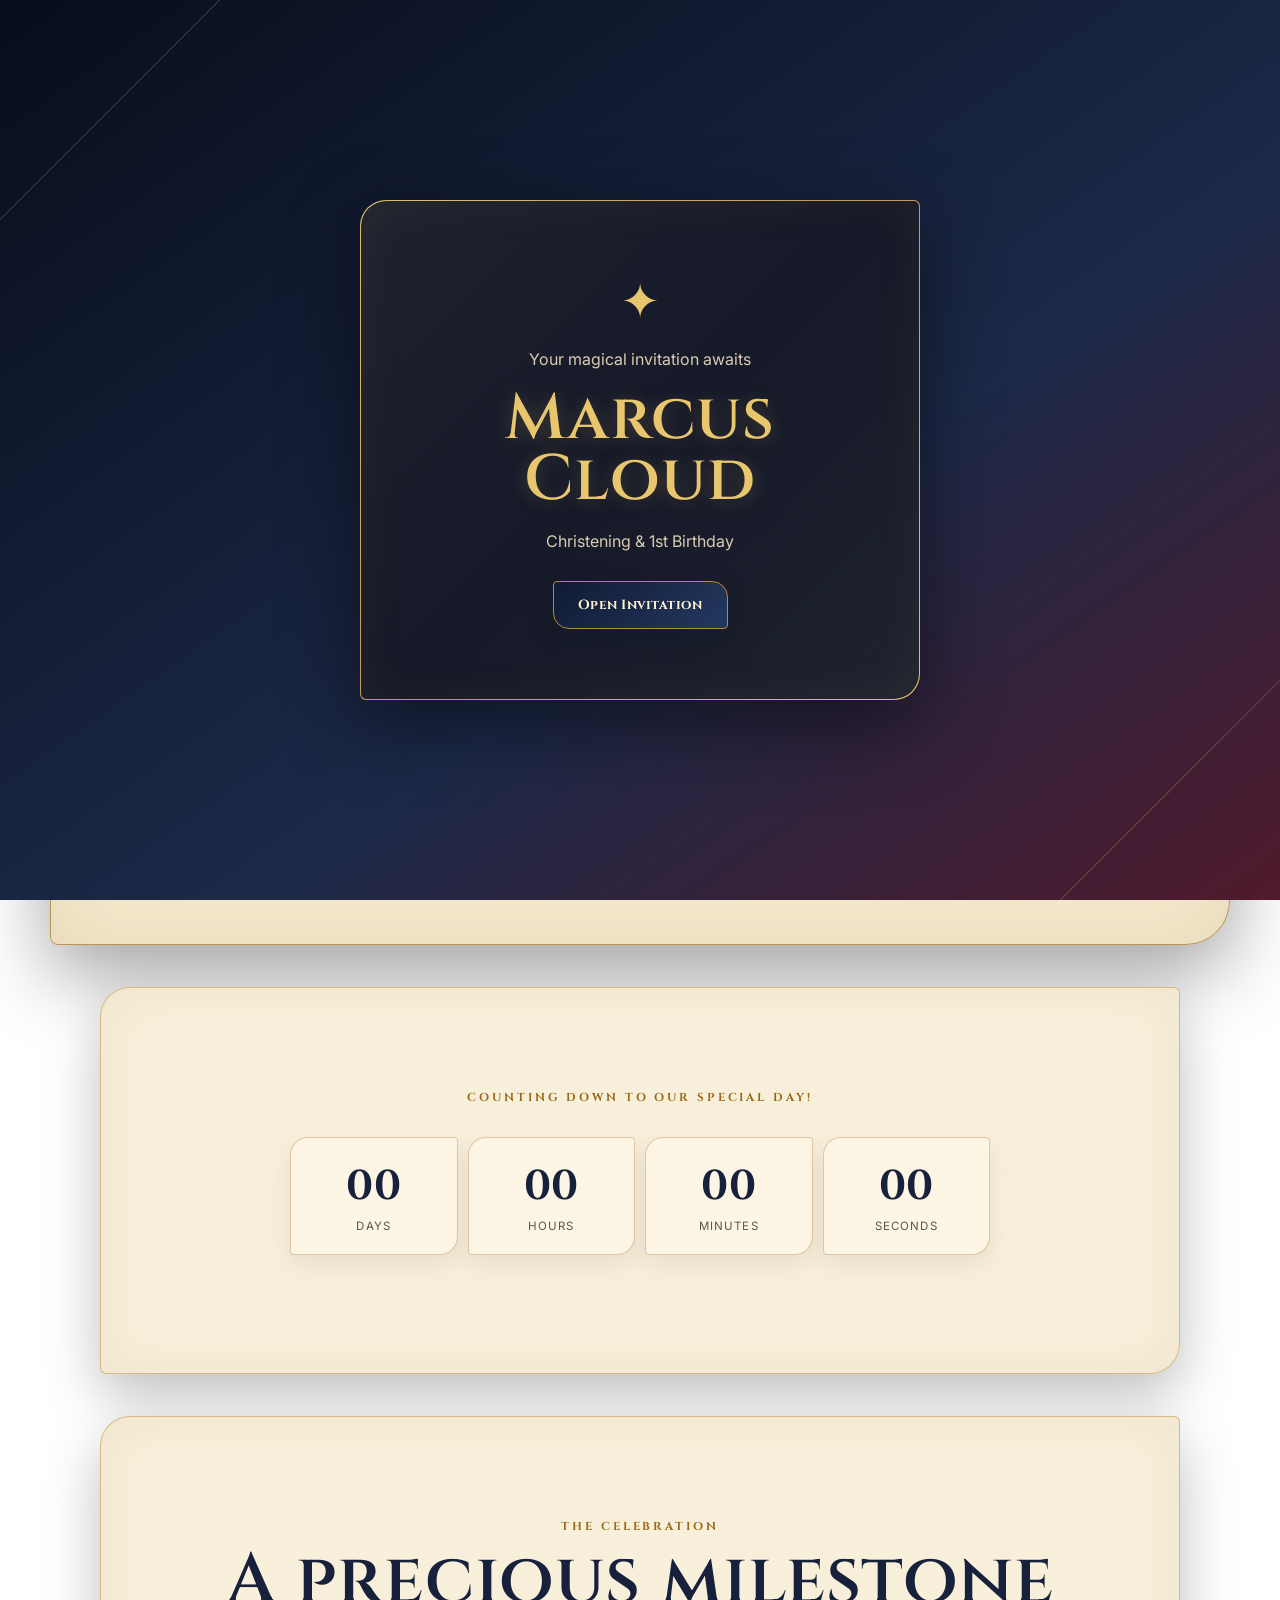
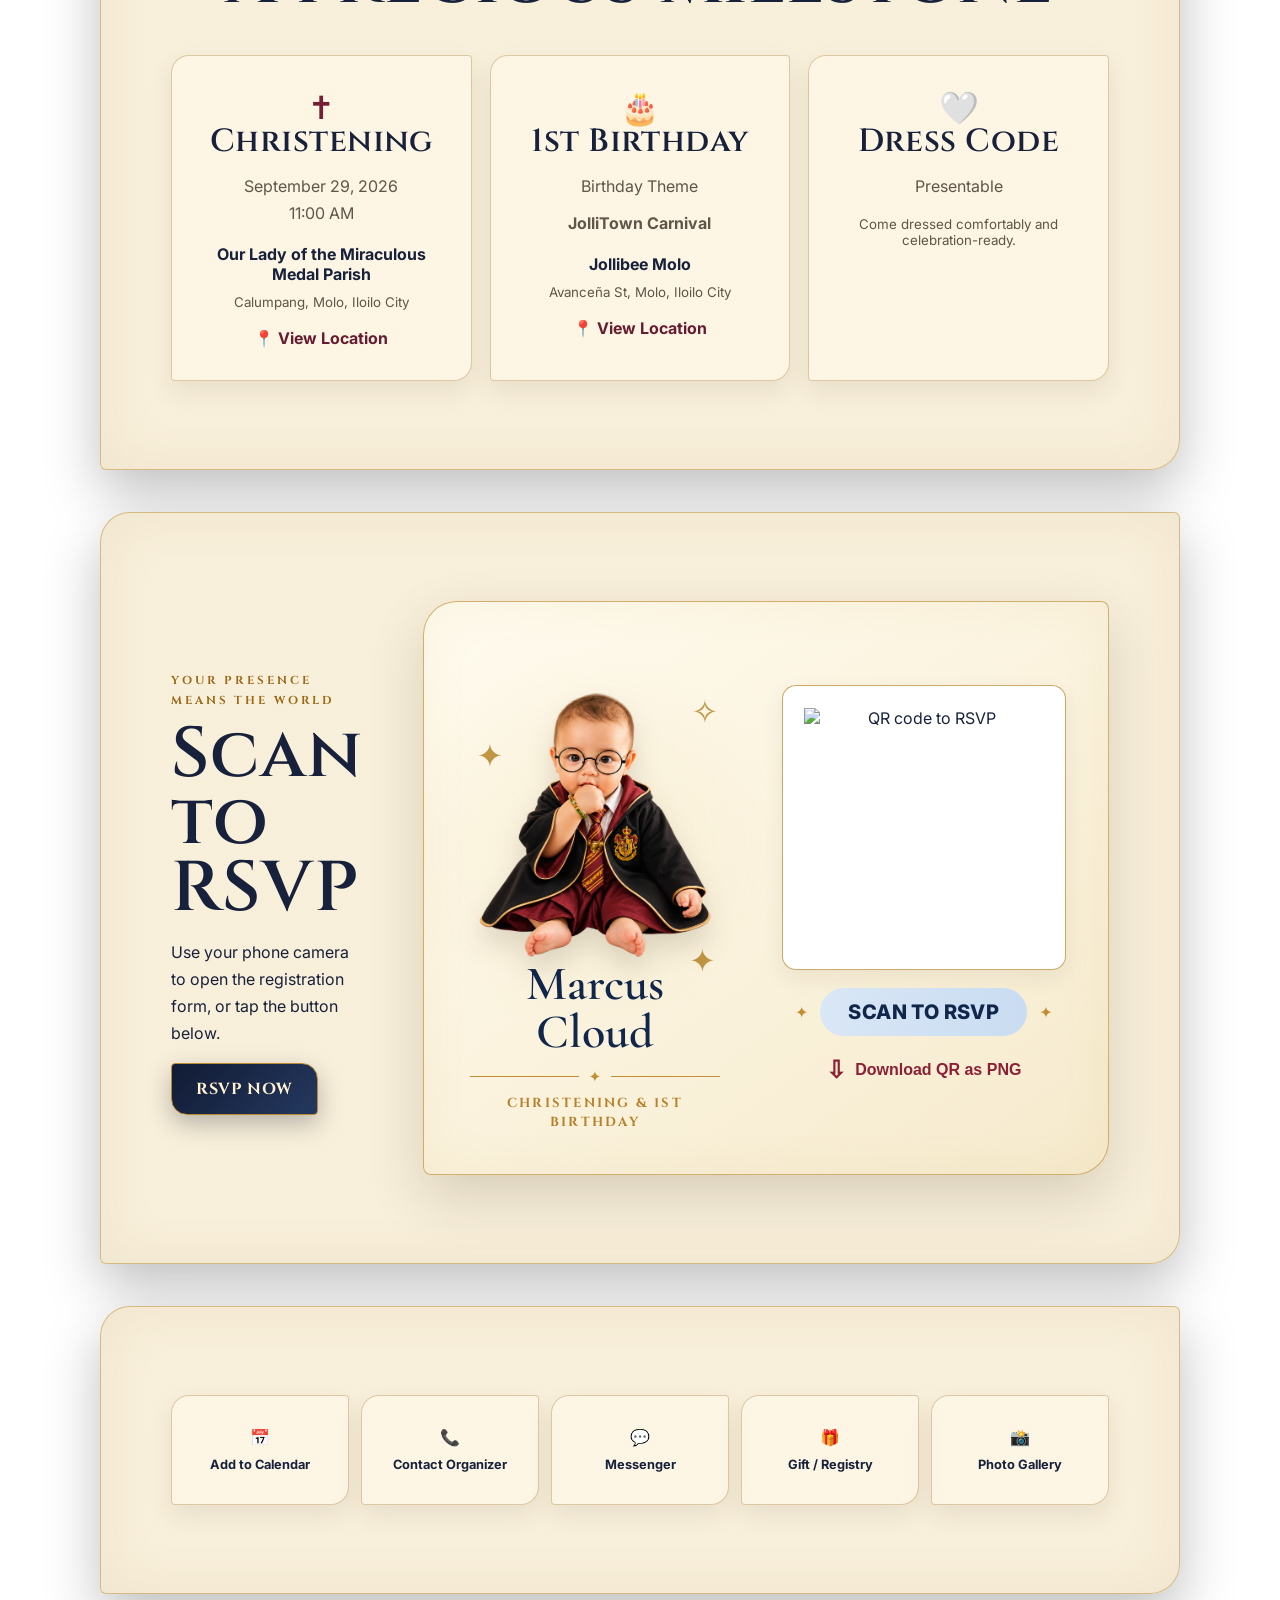
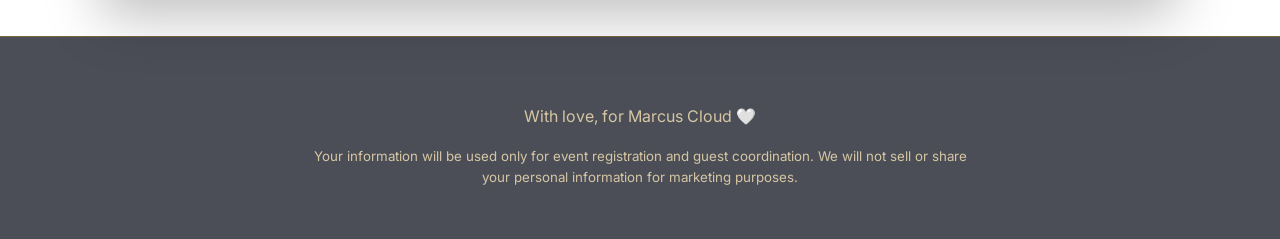
==== index.html @ 8c5377ae "index.html" ====
<!doctype html>
<html lang="en">

<head>

  <meta charset="utf-8">

  <meta
    name="viewport"
    content="width=device-width, initial-scale=1"
  >

  <meta
    name="theme-color"
    content="#10162a"
  >

  <title>
    Marcus Cloud Gaitero — Christening & Birthday
  </title>

  <link
    rel="preconnect"
    href="https://fonts.googleapis.com"
  >

  <link
    rel="preconnect"
    href="https://fonts.gstatic.com"
    crossorigin
  >

  <link
    href="https://fonts.googleapis.com/css2?family=Cinzel:wght@500;600;700&family=Cormorant+Garamond:wght@500;600;700&family=Inter:wght@400;500;600;700&display=swap"
    rel="stylesheet"
  >

  <link
    rel="stylesheet"
    href="styles.css?v=41"
  >

</head>

<body>


  <!-- OPENING -->

  <div
    class="opening"
    id="opening"
  >

    <div class="opening-card">

      <div class="tiny-flower">
        ✦
      </div>

      <p>
        Your magical invitation awaits
      </p>

      <h1>
        Marcus Cloud
      </h1>

      <span>
        Christening & 1st Birthday
      </span>

      <button
        class="btn primary"
        type="button"
        onclick="closeOpening()"
      >
        Open Invitation
      </button>

    </div>

  </div>


  <main>


    <!-- HERO -->

    <section class="hero section">

      <div class="floral floral-a">
        ✧
      </div>

      <div class="floral floral-b">
        ✦
      </div>

      <p class="eyebrow">
        A day of faith, love & joy
      </p>

      <h1>
        Christening &
        <br>
        <em>Birthday Celebration</em>
      </h1>

      <div class="name">
        Marcus Cloud Gaitero
      </div>

      <p class="hero-copy">
        Please join us as we celebrate a beautiful milestone —
        the Christening and Birthday of our beloved Marcus Cloud.
        Your presence will make this special day even more
        meaningful to our family.
      </p>

      <div class="date-pill">
        September 29, 2026 · 11:00 AM
      </div>

      <div class="actions">

        <a
          class="btn primary"
          href="rsvp.html"
        >
          RSVP NOW
        </a>

        <a
          class="btn ghost"
          href="#details"
        >
          View Details
        </a>

      </div>

    </section>


    <!-- COUNTDOWN -->

    <section class="countdown section">

      <p class="eyebrow">
        Counting Down to Our Special Day!
      </p>

      <div
        id="countdown"
        class="count-grid"
      ></div>

    </section>


    <!-- DETAILS -->

    <section
      id="details"
      class="section details"
    >

      <p class="eyebrow">
        The Celebration
      </p>

      <h2>
        A precious milestone
      </h2>

      <div class="detail-grid">

        <article>

          <span>✝</span>

          <h3>
            Christening
          </h3>

          <p>
            September 29, 2026
            <br>
            11:00 AM
          </p>

          <strong>
            Our Lady of the Miraculous Medal Parish
          </strong>

          <small>
            Calumpang, Molo, Iloilo City
          </small>

          <a
            href="https://www.google.com/maps/search/?api=1&query=Our+Lady+of+the+Miraculous+Medal+Parish+Calumpang+Molo+Iloilo+City"
            target="_blank"
            rel="noopener"
          >
            📍 View Location
          </a>

        </article>


        <article>

          <span>🎂</span>

          <h3>
            1st Birthday
          </h3>

          <p>
            Birthday Theme
            <br>
            <strong>
              JolliTown Carnival
            </strong>
          </p>

          <strong>
            Jollibee Molo
          </strong>

          <small>
            Avanceña St, Molo, Iloilo City
          </small>

          <a
            href="https://www.google.com/maps/search/?api=1&query=Jollibee+Molo+Iloilo+City"
            target="_blank"
            rel="noopener"
          >
            📍 View Location
          </a>

        </article>


        <article>

          <span>🤍</span>

          <h3>
            Dress Code
          </h3>

          <p>
            Presentable
          </p>

          <small>
            Come dressed comfortably and
            celebration-ready.
          </small>

        </article>

      </div>

    </section>


    <!-- QR RSVP -->

    <section class="qr-section section">

      <div class="qr-copy">

        <p class="eyebrow">
          Your presence means the world
        </p>

        <h2>
          Scan to RSVP
        </h2>

        <p>
          Use your phone camera to open the
          registration form, or tap the button below.
        </p>

        <a
          class="btn primary"
          href="rsvp.html"
        >
          RSVP NOW
        </a>

      </div>


      <div class="qr-card qr-card-with-photo">

        <div class="qr-photo-layout">


          <!-- MARCUS -->

          <div class="qr-marcus-side">

            <div
              class="qr-photo-decor"
              aria-hidden="true"
            >
              <span class="spark spark-a">✦</span>
              <span class="spark spark-b">✧</span>
              <span class="spark spark-c">✦</span>
            </div>

            <img
              src="images/marcus-qr.png?v=3"
              alt="Marcus Cloud"
              class="qr-marcus-image"
            >

            <div class="qr-marcus-text">

              <strong>
                Marcus Cloud
              </strong>

              <div
                class="qr-name-divider"
                aria-hidden="true"
              >
                <span></span>
                <b>✦</b>
                <span></span>
              </div>

              <span>
                Christening &amp; 1st Birthday
              </span>

            </div>

          </div>


          <!-- QR -->

          <div class="qr-code-side">

            <div class="qr-code-frame">

              <div id="qrcode"></div>

            </div>

            <div class="scan-row">

              <span aria-hidden="true">
                ✦
              </span>

              <strong class="scan-title">
                SCAN TO RSVP
              </strong>

              <span aria-hidden="true">
                ✦
              </span>

            </div>

            <button
              class="text-btn qr-download"
              id="downloadQR"
              type="button"
            >
              <span aria-hidden="true">
                ⇩
              </span>

              Download QR as PNG
            </button>

          </div>


        </div>

      </div>

    </section>


    <!-- EXTRA BUTTONS -->

    <section class="section extras">

      <div class="extra-grid">

        <button
          class="extra"
          type="button"
          onclick="addCalendar()"
        >
          📅
          <span>Add to Calendar</span>
        </button>

        <a
          class="extra"
          href="tel:+639647544914"
          data-contact-organizer
        >
          📞
          <span>Contact Organizer</span>
        </a>

        <a
          class="extra"
          href="https://www.facebook.com/messages/t/markangelou.gaitero"
          target="_blank"
          rel="noopener"
        >
          💬
          <span>Messenger</span>
        </a>

        <button
          class="extra"
          id="giftRegistryButton"
          type="button"
          onclick="openGiftModal()"
        >
          🎁
          <span>Gift / Registry</span>
        </button>

        <button
          class="extra"
          id="photoGalleryButton"
          type="button"
          onclick="openPhotoGallery()"
        >
          📸
          <span>Photo Gallery</span>
        </button>

      </div>

    </section>


    <!-- FOOTER -->

    <footer>

      <p>
        With love, for Marcus Cloud 🤍
      </p>

      <small>
        Your information will be used only for event registration
        and guest coordination. We will not sell or share your
        personal information for marketing purposes.
      </small>

    </footer>

  </main>


  <!-- GIFT MODAL -->

  <div
    id="giftModal"
    class="modal-overlay hidden"
  >

    <div class="gift-modal-content">

      <button
        class="modal-close"
        type="button"
        onclick="closeGiftModal()"
        aria-label="Close gift list"
      >
        ×
      </button>

      <div class="gift-icon">
        🎁
      </div>

      <p class="eyebrow">
        A LITTLE SOMETHING FOR MARCUS
      </p>

      <h2>
        Gift List
      </h2>

      <p class="gift-intro">
        Your presence is already the greatest gift to Marcus
        and our family. 🤍
      </p>

      <p class="gift-subtitle">
        If you would like to bless Marcus with something special,
        here are a few gift ideas we would appreciate.
      </p>

      <div
        id="giftList"
        class="gift-list"
      ></div>

      <div
        id="onlineRegistry"
        class="online-registry hidden"
      >

        <a
          id="giftRegistryButtonOnline"
          class="btn primary full"
          href="#"
          target="_blank"
          rel="noopener"
        >
          🎁 View Online Gift Registry
        </a>

      </div>

      <button
        class="btn ghost full"
        type="button"
        onclick="contactOrganizer()"
      >
        📞 Contact Organizer
      </button>

    </div>

  </div>


  <!-- QR LIBRARY -->

  <script
    src="https://cdn.jsdelivr.net/npm/qrcodejs@1.0.0/qrcode.min.js"
    onerror="
      this.onerror=null;
      var s=document.createElement('script');
      s.src='https://cdnjs.cloudflare.com/ajax/libs/qrcodejs/1.0.0/qrcode.min.js';
      document.head.appendChild(s);
    "
  ></script>


  <!-- APP FILES -->

  <script src="config.js?v=41"></script>
  <script src="app.js?v=41"></script>

</body>

</html>
---- styles.css ----
/* =========================================================
   MARCUS CLOUD GAITERO
   CHRISTENING & 1ST BIRTHDAY
   MAIN STYLESHEET
========================================================= */


/* =========================================================
   VARIABLES / RESET
========================================================= */

:root {
  --ink: #263746;
  --muted: #6d767b;
  --cream: #fbf7f0;
  --paper: #fffdf9;
  --gold: #b99b62;
  --line: #e8dfd1;
  --blue: #dcebf2;
  --pink: #f2dfe2;
}

* {
  box-sizing: border-box;
}

html {
  scroll-behavior: smooth;
}

body {
  margin: 0;
  background: var(--cream);
  color: var(--ink);
  font-family: Inter, system-ui, sans-serif;
}

h1,
h2,
h3 {
  font-family: "Cormorant Garamond", serif;
  font-weight: 600;
  line-height: 0.95;
  margin: 0;
}

h1 {
  font-size: clamp(3.2rem, 11vw, 7rem);
}

h2 {
  font-size: clamp(2.4rem, 7vw, 4.4rem);
}

h3 {
  font-size: 2rem;
}

p {
  line-height: 1.7;
}

.section {
  width: min(1080px, 92%);
  margin: auto;
  padding: 88px 0;
}

.eyebrow {
  text-transform: uppercase;
  letter-spacing: 0.2em;
  font-size: 0.72rem;
  color: var(--gold);
  font-weight: 700;
}


/* =========================================================
   BUTTONS
========================================================= */

.btn {
  display: inline-flex;
  justify-content: center;
  align-items: center;

  text-decoration: none;
  border: 0;
  border-radius: 999px;

  padding: 14px 24px;

  font-weight: 700;
  font-family: inherit;

  cursor: pointer;

  transition:
    transform 0.25s ease,
    box-shadow 0.25s ease;
}

.btn:hover {
  transform: translateY(-2px);
}

.primary {
  background: var(--ink);
  color: white;
}

.ghost {
  border: 1px solid var(--ink);
  color: var(--ink);
  background: transparent;
}

.full {
  width: 100%;
}


/* =========================================================
   OPENING SCREEN
========================================================= */

.opening {
  position: fixed;
  inset: 0;
  z-index: 10000;

  display: grid;
  place-items: center;

  background: var(--cream);

  transition:
    opacity 0.5s ease,
    visibility 0.5s ease;
}

.opening.closed {
  opacity: 0;
  pointer-events: none;
}

.opening-card {
  text-align: center;
  padding: 30px;
}

.opening-card h1 {
  font-size: 4rem;
}

.opening-card span {
  display: block;
  margin: 20px 0 30px;
  color: var(--muted);
}

.tiny-flower {
  color: var(--gold);
  font-size: 3rem;
}


/* =========================================================
   HERO
========================================================= */

.hero {
  text-align: center;

  min-height: 100svh;

  display: flex;
  flex-direction: column;
  align-items: center;
  justify-content: center;

  position: relative;
  overflow: hidden;

  background:
    radial-gradient(
      circle at 20% 20%,
      #f2dfe255,
      transparent 25%
    ),
    radial-gradient(
      circle at 80% 70%,
      #dcebf288,
      transparent 28%
    );
}

.hero em {
  font-style: normal;
  color: var(--gold);
}

.name {
  font-family: "Cormorant Garamond", serif;
  font-size: clamp(2rem, 6vw, 3.8rem);
  margin: 22px 0;
}

.hero-copy {
  max-width: 670px;
  color: var(--muted);
}

.date-pill {
  border: 1px solid var(--gold);
  border-radius: 999px;

  padding: 12px 20px;
  margin: 12px 0 26px;

  background: rgba(255, 255, 255, 0.65);
}

.actions {
  display: flex;
  gap: 12px;
  flex-wrap: wrap;
  justify-content: center;
}


/* =========================================================
   FLORAL DECORATIONS
========================================================= */

.floral {
  position: absolute;
  color: #c8ae78;
  font-size: 4rem;
  opacity: 0.45;
  pointer-events: none;
}

.floral-a {
  left: 5%;
  top: 14%;
  transform: rotate(-20deg);
}

.floral-b {
  right: 5%;
  bottom: 14%;
  transform: rotate(25deg);
}


/* =========================================================
   COUNTDOWN
========================================================= */

.countdown {
  text-align: center;

  background: var(--paper);

  border-radius: 40px;

  padding-left: 6%;
  padding-right: 6%;
}

.count-grid {
  display: grid;
  grid-template-columns: repeat(4, 1fr);

  gap: 10px;

  max-width: 700px;

  margin: 30px auto;
}

.count-grid div {
  background: var(--cream);

  padding: 20px 8px;

  border-radius: 20px;
}

.count-grid b {
  display: block;

  font-family: "Cormorant Garamond", serif;

  font-size: 2.6rem;
}

.count-grid span {
  font-size: 0.72rem;

  text-transform: uppercase;

  letter-spacing: 0.1em;

  color: var(--muted);
}


/* =========================================================
   EVENT DETAILS
========================================================= */

.details {
  text-align: center;
}

.detail-grid {
  display: grid;

  grid-template-columns: repeat(3, 1fr);

  gap: 18px;

  margin-top: 40px;
}

.detail-grid article {
  background: var(--paper);

  border: 1px solid var(--line);

  border-radius: 28px;

  padding: 32px;

  box-shadow:
    0 10px 30px rgba(38, 55, 70, 0.04);
}

.detail-grid article > span {
  font-size: 2rem;
}

.detail-grid p {
  color: var(--muted);
}

.detail-grid strong,
.detail-grid small {
  display: block;
  margin-top: 10px;
}

.detail-grid small {
  color: var(--muted);
}

.detail-grid a {
  display: inline-block;

  margin-top: 18px;

  color: var(--gold);

  font-weight: 700;

  text-decoration: none;
}


/* =========================================================
   QR RSVP
========================================================= */

.qr-section {
  display: grid;

  grid-template-columns: 1fr auto;

  gap: 60px;

  align-items: center;

  background:
    linear-gradient(
      135deg,
      #dcebf2,
      #fffaf2
    );

  border-radius: 40px;

  padding-left: 6%;
  padding-right: 6%;
}

.qr-card {
  text-align: center;

  background: white;

  padding: 22px;

  border-radius: 26px;

  box-shadow:
    0 15px 40px rgba(38, 55, 70, 0.08);
}

.qr-card strong {
  display: block;

  margin: 14px;
}

#qrcode {
  display: flex;
  justify-content: center;
  align-items: center;
}

#qrcode img,
#qrcode canvas {
  max-width: 100%;
  height: auto;
}

.text-btn {
  border: 0;

  background: none;

  color: var(--gold);

  font-weight: 700;

  cursor: pointer;
}


/* =========================================================
   EXTRA BUTTONS
========================================================= */

.extra-grid {
  display: grid;

  grid-template-columns: repeat(5, 1fr);

  gap: 12px;
}

.extra {
  min-height: 110px;

  border: 1px solid var(--line);

  background: var(--paper);

  border-radius: 22px;

  padding: 18px;

  display: flex;
  flex-direction: column;

  align-items: center;
  justify-content: center;

  gap: 10px;

  color: var(--ink);

  text-decoration: none;

  font: inherit;

  cursor: pointer;

  transition:
    transform 0.2s ease,
    box-shadow 0.2s ease;
}

.extra:hover {
  transform: translateY(-3px);

  box-shadow:
    0 10px 26px rgba(38, 55, 70, 0.09);
}

.extra:first-letter {
  font-size: 1.4rem;
}

.extra span {
  font-size: 0.8rem;
  font-weight: 700;
}


/* =========================================================
   FOOTER
========================================================= */

footer {
  text-align: center;

  padding: 50px 20px;

  color: var(--muted);
}

footer small {
  display: block;

  max-width: 680px;

  margin: auto;

  line-height: 1.6;
}


/* =========================================================
   RSVP FORM
========================================================= */

.form-shell {
  max-width: 720px;
}

.back {
  color: var(--gold);

  text-decoration: none;

  font-weight: 700;
}

.form-shell > h1 {
  margin: 10px 0;
}

.rsvp-form {
  background: var(--paper);

  border: 1px solid var(--line);

  padding: clamp(22px, 5vw, 44px);

  border-radius: 30px;

  margin-top: 30px;
}

.rsvp-form > label {
  display: block;

  margin: 0 0 18px;

  font-weight: 700;
}

.rsvp-form input,
.rsvp-form textarea {
  width: 100%;

  display: block;

  margin-top: 8px;

  padding: 14px 15px;

  border: 1px solid var(--line);

  border-radius: 14px;

  background: #fff;

  font: inherit;

  color: var(--ink);
}

.rsvp-form input:focus,
.rsvp-form textarea:focus {
  outline: 2px solid rgba(185, 155, 98, 0.22);
  border-color: var(--gold);
}

fieldset {
  border: 0;

  padding: 0;

  margin: 24px 0;
}

legend {
  font-weight: 700;

  margin-bottom: 10px;
}

.choice {
  display: flex !important;

  align-items: center;

  gap: 10px;

  margin: 10px 0;

  font-weight: 500 !important;
}

.choice input {
  width: auto !important;

  margin: 0 !important;
}

.privacy {
  font-size: 0.78rem;

  color: var(--muted);

  background: var(--cream);

  padding: 13px;

  border-radius: 12px;

  margin-bottom: 18px;
}

.status {
  min-height: 1.4em;

  font-size: 0.9rem;
}

.error {
  color: #a33;
}


/* =========================================================
   RSVP CONFIRMATION
========================================================= */

.confirmation {
  text-align: center;

  background: var(--paper);

  padding: 45px 25px;

  border-radius: 30px;

  border: 1px solid var(--line);

  margin-top: 30px;
}

.success-icon {
  width: 58px;
  height: 58px;

  border-radius: 50%;

  background: #e4f0e5;

  display: grid;

  place-items: center;

  margin: auto auto 18px;

  color: #42734a;

  font-size: 1.7rem;
}

.event-summary {
  display: grid;

  gap: 6px;

  background: var(--cream);

  border-radius: 18px;

  padding: 18px;

  margin: 24px 0;
}

.godparent-thanks {
  background: #fff6f4;

  padding: 16px;

  border-radius: 16px;
}


/* =========================================================
   RSVP RECEIVED - MARCUS PHOTO
========================================================= */

.baby-portrait-wrap {
  position: relative;

  width: 230px;

  margin: 0 auto 28px;

  text-align: center;
}

.baby-portrait {
  position: relative;

  width: 200px;
  height: 200px;

  margin: 0 auto;

  padding: 7px;

  border-radius: 50%;

  background:
    linear-gradient(
      135deg,
      #f4dba8,
      #ffffff,
      #dcecf2
    );

  box-shadow:
    0 14px 40px rgba(38, 55, 70, 0.15);
}

.baby-portrait img {
  display: block;

  width: 100%;
  height: 100%;

  object-fit: cover;
  object-position: center;

  border-radius: 50%;

  background: #fbe5e5;
}

.baby-portrait-name {
  position: relative;

  z-index: 5;

  display: inline-block;

  margin-top: -14px;

  padding: 7px 22px;

  background: #fffdf9;

  border: 1px solid #ead8bb;

  border-radius: 999px;

  color: #263746;

  font-family: "Cormorant Garamond", serif;

  font-size: 19px;

  font-weight: 700;

  box-shadow:
    0 5px 15px rgba(38, 55, 70, 0.10);
}

.baby-portrait-decor {
  position: absolute;

  z-index: 4;

  display: flex;

  align-items: center;
  justify-content: center;

  width: 38px;
  height: 38px;

  border-radius: 50%;

  background: #fff7eb;

  color: #c99a4a;

  box-shadow:
    0 5px 15px rgba(38, 55, 70, 0.08);
}

.baby-portrait-decor.decor-left {
  left: 0;
  top: 35px;
}

.baby-portrait-decor.decor-right {
  right: 0;
  top: 110px;
}


/* =========================================================
   GIFT / REGISTRY POPUP
========================================================= */

.modal-overlay {
  position: fixed;

  inset: 0;

  z-index: 9999;

  display: flex;

  align-items: center;
  justify-content: center;

  padding: 20px;

  background:
    rgba(38, 55, 70, 0.55);

  backdrop-filter: blur(6px);
  -webkit-backdrop-filter: blur(6px);
}

.modal-overlay.hidden {
  display: none !important;
}

.gift-modal-content {
  position: relative;

  width: min(100%, 430px);

  max-height: 90vh;

  overflow-y: auto;

  padding: 40px 28px 30px;

  background: #fffdf9;

  border: 1px solid #eadfce;

  border-radius: 28px;

  text-align: center;

  box-shadow:
    0 25px 70px rgba(0, 0, 0, 0.20);

  animation:
    giftModalIn 0.25s ease;
}

@keyframes giftModalIn {

  from {
    opacity: 0;

    transform:
      translateY(15px)
      scale(0.97);
  }

  to {
    opacity: 1;

    transform:
      translateY(0)
      scale(1);
  }
}

.modal-close {
  position: absolute;

  top: 14px;
  right: 18px;

  width: 36px;
  height: 36px;

  display: grid;

  place-items: center;

  border: 0;

  border-radius: 50%;

  background: transparent;

  color: #263746;

  font-size: 28px;

  line-height: 1;

  cursor: pointer;
}

.modal-close:hover {
  background: #f4eee5;
}

.gift-icon {
  width: 70px;
  height: 70px;

  margin: 0 auto 18px;

  display: flex;

  align-items: center;
  justify-content: center;

  border-radius: 50%;

  background: #f7ead7;

  font-size: 34px;
}

.gift-modal-content h2 {
  margin-top: 8px;

  margin-bottom: 14px;
}

.gift-intro {
  line-height: 1.7;

  margin-bottom: 12px;
}

.gift-subtitle {
  line-height: 1.7;

  opacity: 0.8;
}

.gift-list {
  display: grid;

  gap: 10px;

  margin: 22px 0;

  text-align: left;
}

.gift-item {
  display: flex;

  align-items: center;

  gap: 14px;

  padding: 14px;

  border: 1px solid #eadfce;

  border-radius: 14px;

  background: #fffaf3;
}

.gift-item-icon {
  width: 44px;
  height: 44px;

  flex: 0 0 44px;

  display: flex;

  align-items: center;
  justify-content: center;

  border-radius: 50%;

  background: #f7ead7;

  font-size: 21px;
}

.gift-item-info {
  display: flex;

  flex-direction: column;

  gap: 3px;
}

.gift-item-info strong {
  font-size: 15px;
}

.gift-item-info span {
  font-size: 13px;

  line-height: 1.4;

  opacity: 0.75;
}

.online-registry {
  margin-top: 18px;

  margin-bottom: 12px;
}

.online-registry.hidden {
  display: none !important;
}

body.modal-open {
  overflow: hidden;
}


/* =========================================================
   GENERAL HIDDEN CLASS
========================================================= */

.hidden {
  display: none !important;
}


/* =========================================================
   TABLET / MOBILE
========================================================= */

@media (max-width: 760px) {

  .section {
    padding: 65px 0;
  }

  .detail-grid,
  .qr-section {
    grid-template-columns: 1fr;
  }

  .qr-section {
    gap: 32px;
  }

  .qr-card {
    justify-self: center;
  }

  .extra-grid {
    grid-template-columns:
      repeat(2, 1fr);
  }

  .count-grid {
    grid-template-columns:
      repeat(2, 1fr);
  }

  .hero {
    min-height: 92svh;
  }

  .floral {
    font-size: 2.5rem;
  }
}


/* =========================================================
   SMALL MOBILE
========================================================= */

@media (max-width: 480px) {

  .modal-overlay {
    padding: 14px;
  }

  .gift-modal-content {
    padding:
      36px 20px 24px;

    border-radius: 24px;
  }

  .gift-item {
    padding: 12px;
  }

  .baby-portrait-wrap {
    width: 190px;
  }

  .baby-portrait {
    width: 165px;
    height: 165px;
  }

  .baby-portrait-name {
    font-size: 17px;

    padding: 6px 18px;
  }

  .extra {
    min-height: 100px;
    padding: 14px 10px;
  }

  .confirmation {
    padding: 35px 18px;
  }
}

/* =========================================================
   MAGICAL ACADEMY THEME
========================================================= */

:root {
  --ink: #18213b;
  --muted: #5f5548;
  --cream: #eee1c6;
  --paper: #f8efd9;
  --gold: #b8892f;
  --line: #c9ad76;
  --blue: #172442;
  --pink: #6d1e32;
  --midnight: #0c1224;
  --burgundy: #651c31;
  --parchment: #f3e6c6;
}

body {
  position: relative;
  background:
    radial-gradient(circle at 15% 10%, rgba(209, 168, 76, .14), transparent 25rem),
    radial-gradient(circle at 85% 35%, rgba(101, 28, 49, .13), transparent 28rem),
    linear-gradient(135deg, #0a1020 0%, #172442 48%, #0b1121 100%);
  background-attachment: fixed;
  color: var(--ink);
}

body::before {
  content: "✦   ·   ✧      ·   ✦     ·      ✧   ·   ✦";
  position: fixed;
  inset: 0;
  z-index: -1;
  padding: 5vh 5vw;
  color: rgba(255, 222, 139, .35);
  font-size: clamp(1rem, 2vw, 2rem);
  letter-spacing: clamp(1rem, 5vw, 6rem);
  line-height: 5;
  overflow: hidden;
  pointer-events: none;
}

h1,
h2,
h3,
.name,
.count-grid b {
  font-family: "Cinzel", "Cormorant Garamond", serif;
  letter-spacing: .015em;
}

.section {
  position: relative;
}

.eyebrow {
  color: #9b6a18;
  font-family: "Cinzel", serif;
  letter-spacing: .25em;
}

.opening {
  isolation: isolate;
  overflow: hidden;
  background:
    radial-gradient(circle at center, rgba(255, 218, 128, .18), transparent 28%),
    linear-gradient(145deg, #080d1b, #1c2948 60%, #501a2c);
}

.opening::before,
.opening::after {
  content: "";
  position: absolute;
  z-index: -1;
  width: 22rem;
  height: 22rem;
  border: 1px solid rgba(218, 183, 99, .28);
  transform: rotate(45deg);
}

.opening::before { top: -12rem; left: -12rem; }
.opening::after { right: -12rem; bottom: -12rem; }

.opening-card {
  width: min(560px, 90vw);
  padding: clamp(34px, 7vw, 70px);
  color: #f7ebcf;
  border: 1px solid rgba(222, 189, 111, .72);
  border-radius: 26px 6px 26px 6px;
  background:
    linear-gradient(rgba(14, 22, 42, .92), rgba(14, 22, 42, .92)) padding-box,
    linear-gradient(135deg, #e3bd65, #6f3f17, #e5c26e) border-box;
  box-shadow: 0 25px 80px rgba(0, 0, 0, .48), inset 0 0 50px rgba(209, 168, 76, .06);
}

.opening-card h1 {
  color: #e8c66e;
  text-shadow: 0 2px 18px rgba(229, 191, 96, .24);
}

.opening-card p,
.opening-card span { color: #d9ccb2; }
.tiny-flower { color: #e7c66e; }

.hero {
  width: min(1180px, 94%);
  margin: 30px auto;
  min-height: calc(100svh - 60px);
  padding-inline: clamp(20px, 7vw, 90px);
  color: #272318;
  border: 1px solid rgba(157, 111, 35, .7);
  border-radius: 44px 8px 44px 8px;
  background:
    linear-gradient(rgba(246, 234, 205, .94), rgba(246, 234, 205, .96)),
    repeating-linear-gradient(0deg, transparent 0 4px, rgba(87, 60, 20, .06) 5px);
  box-shadow: 0 28px 80px rgba(0, 0, 0, .38), inset 0 0 90px rgba(118, 74, 21, .12);
}

.hero::before,
.hero::after {
  position: absolute;
  color: rgba(78, 54, 26, .1);
  font-family: "Cinzel", serif;
  font-size: clamp(7rem, 18vw, 14rem);
  line-height: 1;
  pointer-events: none;
}

.hero::before { content: "☾"; left: 3%; bottom: 4%; }
.hero::after { content: "✦"; right: 4%; top: 5%; }

.hero h1 {
  color: #17213a;
  text-shadow: 0 2px 0 rgba(255, 255, 255, .6);
}

.hero em,
.name { color: #741f35; }

.hero-copy { color: #584f42; }

.date-pill {
  border-color: #9b6a18;
  border-radius: 4px 18px 4px 18px;
  background: rgba(255, 250, 233, .72);
  box-shadow: 0 7px 20px rgba(81, 54, 17, .1);
}

.btn {
  border-radius: 4px 16px 4px 16px;
  font-family: "Cinzel", serif;
  letter-spacing: .04em;
}

.primary {
  color: #fff2d0;
  background: linear-gradient(135deg, #111b34, #24385f);
  border: 1px solid #b88a32;
  box-shadow: 0 9px 25px rgba(12, 18, 36, .28);
}

.ghost {
  color: #17213a;
  border-color: #17213a;
  background: rgba(255, 250, 236, .45);
}

.floral {
  color: #9b6a18;
  text-shadow: 0 0 18px rgba(197, 145, 45, .35);
}

.countdown,
.details,
.qr-section,
.extras {
  margin-top: 42px;
  margin-bottom: 42px;
  padding-inline: clamp(22px, 6vw, 70px);
  border: 1px solid rgba(184, 137, 47, .52);
  border-radius: 30px 6px 30px 6px;
  background:
    linear-gradient(rgba(248, 239, 217, .97), rgba(248, 239, 217, .97)),
    repeating-linear-gradient(90deg, rgba(76, 49, 17, .03) 0 1px, transparent 1px 5px);
  box-shadow: 0 22px 55px rgba(0, 0, 0, .25), inset 0 0 55px rgba(124, 81, 25, .07);
}

.count-grid div,
.detail-grid article,
.extra,
.qr-card,
.gift-modal-content {
  border: 1px solid rgba(157, 111, 35, .34);
  background: rgba(255, 249, 232, .72);
  box-shadow: 0 10px 25px rgba(72, 47, 17, .09);
}

.count-grid div,
.detail-grid article,
.extra { border-radius: 18px 4px 18px 4px; }

.detail-grid article > span,
.extra:first-letter,
.gift-icon { color: #741f35; }

.text-btn,
.detail-grid a { color: #651c31; }

footer {
  color: #d6c6a4;
  background: rgba(6, 10, 22, .72);
  border-top: 1px solid rgba(184, 137, 47, .42);
}

@media (max-width: 760px) {
  .hero {
    width: calc(100% - 24px);
    margin: 12px auto;
    min-height: calc(100svh - 24px);
    border-radius: 28px 5px 28px 5px;
  }

  .countdown,
  .details,
  .qr-section,
  .extras {
    width: calc(100% - 24px);
    border-radius: 24px 5px 24px 5px;
  }
}


/* =========================================================
   PREMIUM MARCUS + LIVE QR RSVP CARD
========================================================= */
.qr-card.qr-card-with-photo{
  width:min(100%,760px);max-width:760px;padding:clamp(24px,4vw,42px);overflow:hidden;
  border:1px solid rgba(184,137,47,.65);border-radius:34px 8px 34px 8px;
  background:radial-gradient(circle at 24% 42%,rgba(214,174,84,.10),transparent 31%),
  linear-gradient(145deg,rgba(255,251,239,.98),rgba(246,234,205,.98));
  box-shadow:0 22px 55px rgba(41,29,12,.16),inset 0 0 50px rgba(184,137,47,.07)
}
.qr-photo-layout{display:grid;grid-template-columns:minmax(0,.95fr) minmax(250px,1.05fr);align-items:center;gap:clamp(30px,5vw,58px)}
.qr-marcus-side,.qr-code-side{min-width:0;text-align:center}
.qr-marcus-side{position:relative;isolation:isolate;padding-top:8px}
.qr-photo-decor{position:absolute;inset:0;z-index:-1;pointer-events:none;color:#b8892f}
.qr-photo-decor .spark,.qr-photo-decor .leaf{position:absolute;opacity:.88}
.qr-photo-decor .spark{font-size:clamp(1.25rem,2.5vw,2rem)}
.spark-a{left:4%;top:19%}.spark-b{right:2%;top:10%}.spark-c{right:3%;bottom:31%}
.qr-photo-decor .leaf{color:#5c7690;font-size:clamp(2rem,4vw,3.5rem);opacity:.75}
.leaf-a{left:-1%;bottom:24%;transform:rotate(-34deg)}.leaf-b{right:-3%;top:37%;transform:rotate(142deg)}
.qr-marcus-image{display:block;width:min(100%,310px);height:310px;margin:0 auto;object-fit:contain;object-position:center bottom;background:transparent;filter:drop-shadow(0 14px 13px rgba(40,30,18,.14))}
.qr-marcus-text{margin-top:-2px;text-align:center}
.qr-marcus-text strong{display:block;margin:0;color:#10264a;font-family:"Cormorant Garamond",serif;font-size:clamp(2rem,4vw,3rem);font-weight:600;line-height:1}
.qr-name-divider{width:min(100%,250px);margin:11px auto 8px;display:flex;align-items:center;gap:10px;color:#c28e31}
.qr-name-divider span{height:1px;flex:1;background:#c28e31}.qr-name-divider b{font-size:.95rem;font-weight:400}
.qr-marcus-text>span{display:block;color:#b68129;font-family:"Cinzel",serif;font-size:clamp(.62rem,1.4vw,.82rem);font-weight:700;letter-spacing:.17em;line-height:1.45;text-transform:uppercase}
.qr-code-side{display:flex;flex-direction:column;align-items:center}
.qr-code-frame{width:min(100%,330px);aspect-ratio:1;padding:clamp(10px,1.5vw,15px);display:grid;place-items:center;background:#fff;border:1px solid rgba(184,137,47,.72);border-radius:14px;box-shadow:0 8px 22px rgba(38,31,21,.07)}
.qr-code-side #qrcode{width:100%;height:100%;display:grid;place-items:center}
.qr-code-side #qrcode canvas,.qr-code-side #qrcode img{display:block;width:100%!important;height:100%!important;max-width:100%;object-fit:contain;margin:0 auto}
.scan-row{width:min(100%,330px);margin-top:18px;display:flex;align-items:center;justify-content:center;gap:12px;color:#c28e31}
.scan-title{display:inline-flex!important;align-items:center;justify-content:center;min-height:48px;margin:0!important;padding:9px 28px;border-radius:999px;color:#10264a;background:linear-gradient(90deg,#d9e7f6,#c9dcf1);font-family:Inter,sans-serif;font-size:clamp(.95rem,2vw,1.25rem);font-weight:800;letter-spacing:.02em;white-space:nowrap}
.qr-download{display:inline-flex;align-items:center;justify-content:center;gap:9px;margin-top:14px;padding:8px 4px;color:#8b2035;font-size:clamp(.78rem,1.5vw,1rem)}
.qr-download span{font-size:1.5em;line-height:1}
@media(max-width:760px){
 .qr-card.qr-card-with-photo{width:100%;max-width:650px;padding:26px 18px}
 .qr-photo-layout{grid-template-columns:minmax(0,1fr) minmax(0,1fr);gap:18px}
 .qr-marcus-image{width:min(100%,220px);height:225px}.qr-code-frame{width:min(100%,245px)}
 .scan-row{width:min(100%,245px);gap:6px}.scan-title{min-height:40px;padding:8px 15px;font-size:.78rem}.qr-download{font-size:.72rem}
}
@media(max-width:480px){
 .qr-card.qr-card-with-photo{padding:20px 10px;border-radius:24px 5px 24px 5px}.qr-photo-layout{gap:9px}
 .qr-marcus-image{height:175px}.qr-photo-decor .leaf{display:none}.qr-marcus-text strong{font-size:1.35rem}
 .qr-marcus-text>span{font-size:.48rem;letter-spacing:.08em}.qr-name-divider{margin:7px auto 5px;gap:5px}
 .qr-code-frame{padding:6px;border-radius:8px}.scan-row{margin-top:10px}.scan-row>span{display:none}
 .scan-title{min-height:32px;width:100%;padding:6px 8px;font-size:.65rem}.qr-download{margin-top:6px;font-size:.58rem;gap:4px}
}
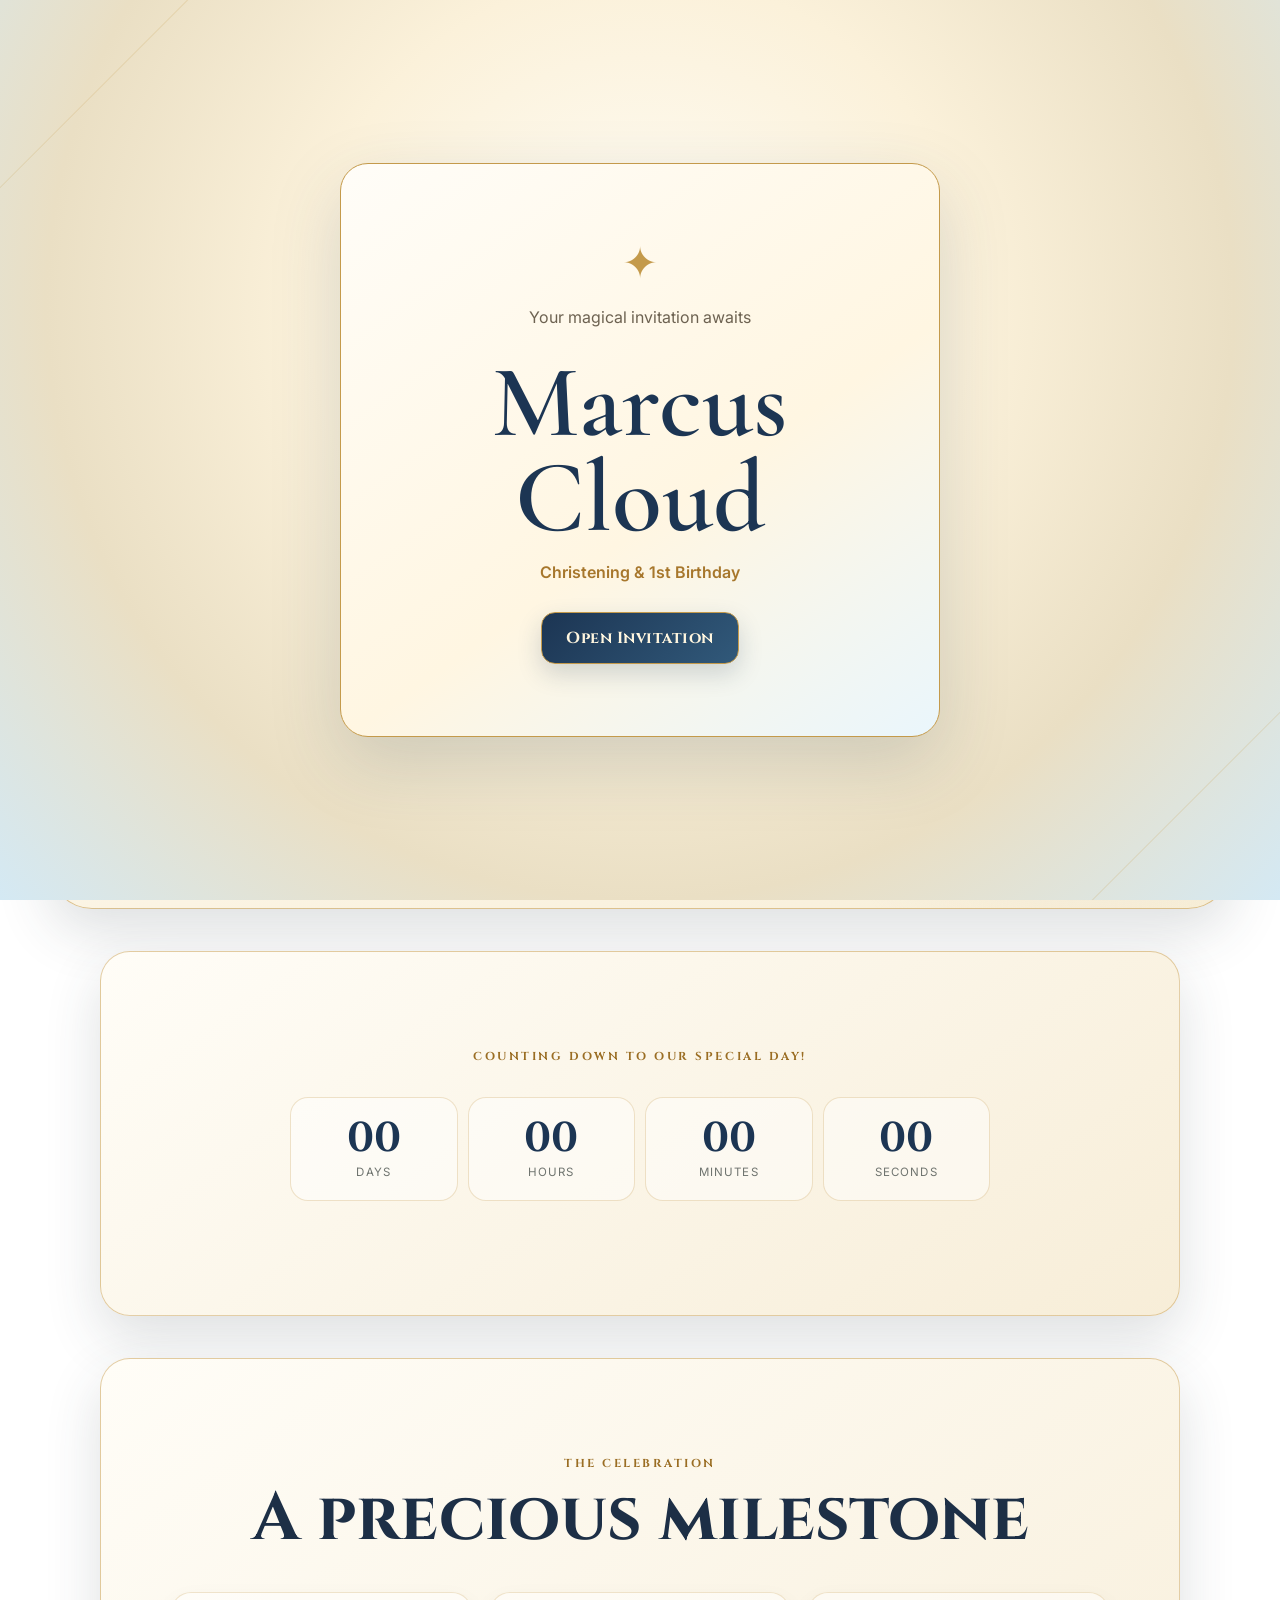
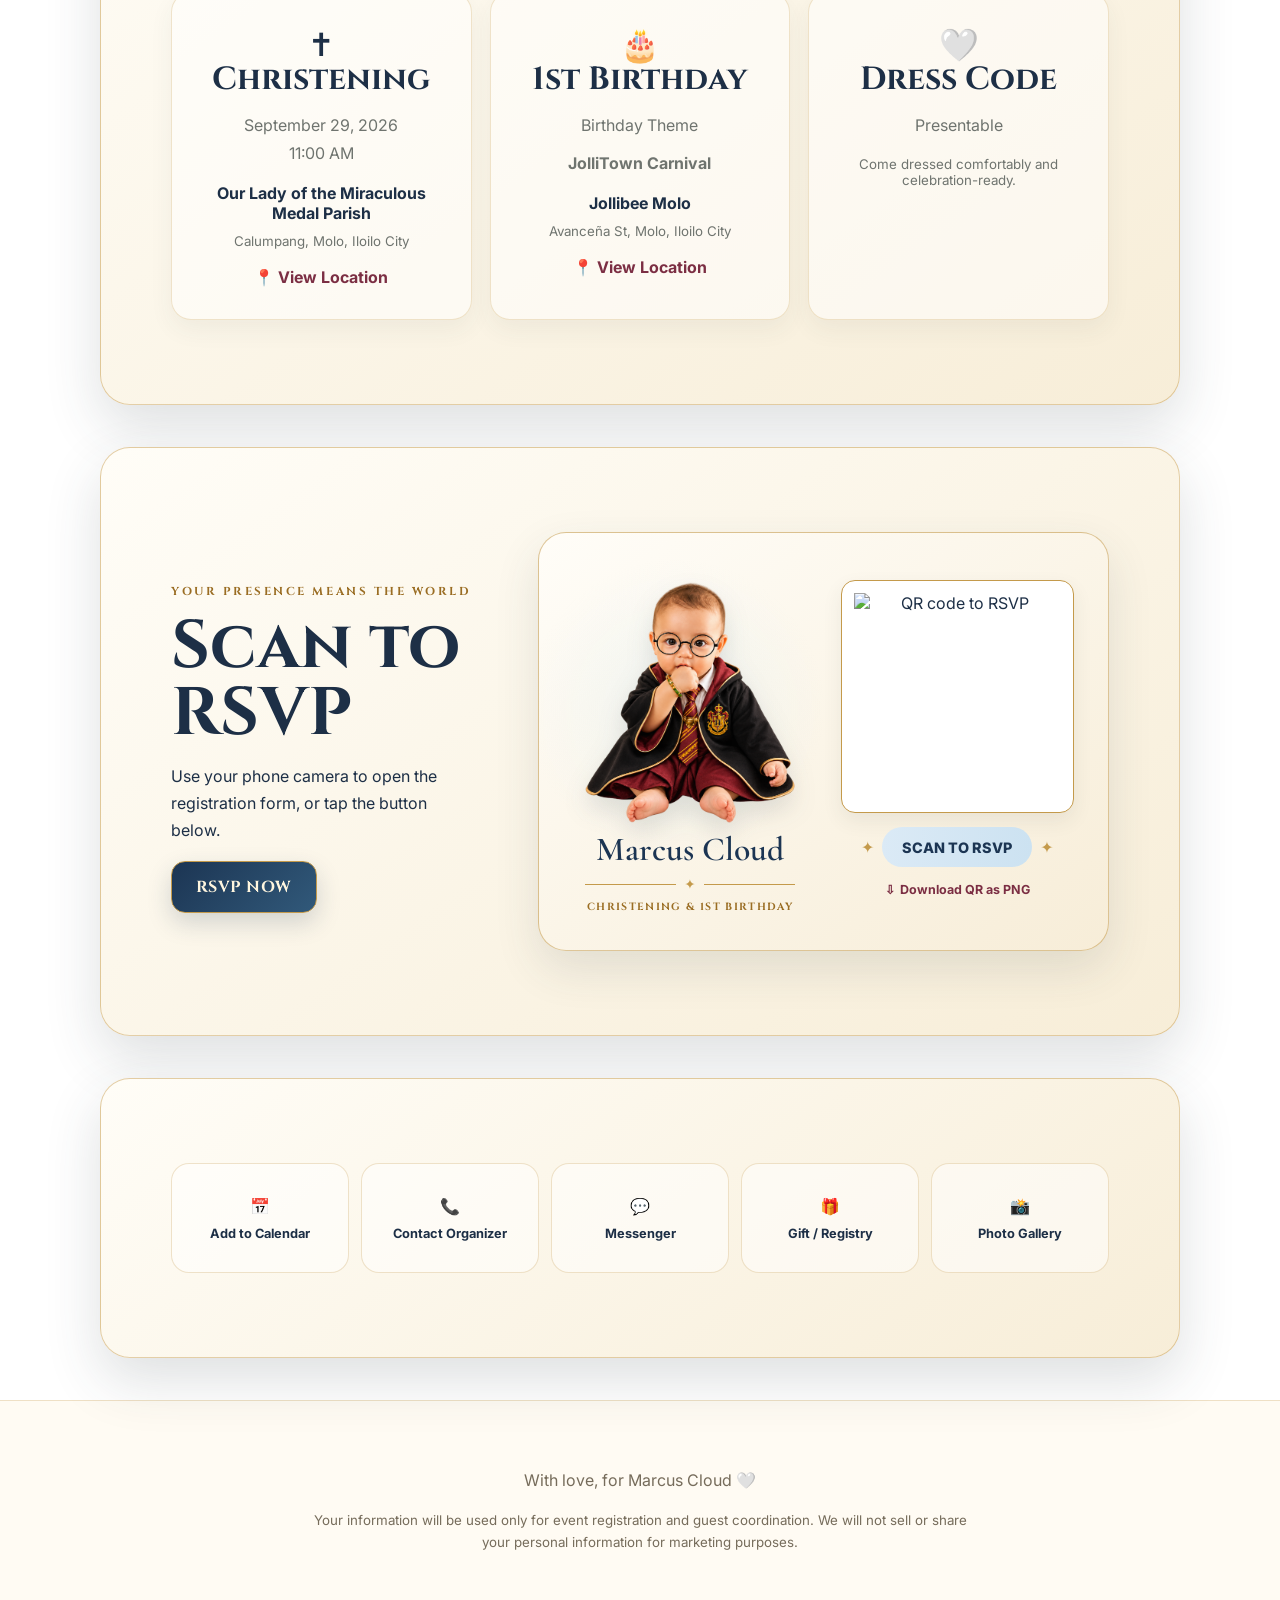
==== commit cca457db: "index.html" ====
--- a/index.html
+++ b/index.html
@@ -37,7 +37,7 @@
 
   <link
     rel="stylesheet"
-    href="styles.css?v=41"
+    href="styles.css?v=60"
   >
 
 </head>
--- a/styles.css
+++ b/styles.css
@@ -1,23 +1,38 @@
 /* =========================================================
    MARCUS CLOUD GAITERO
    CHRISTENING & 1ST BIRTHDAY
-   MAIN STYLESHEET
+   CLEAN CONSOLIDATED STYLESHEET
+   Beige + Cream + Sky Blue Opening Theme
 ========================================================= */
 
 
 /* =========================================================
-   VARIABLES / RESET
+   1. VARIABLES / RESET
 ========================================================= */
 
 :root {
-  --ink: #263746;
-  --muted: #6d767b;
-  --cream: #fbf7f0;
-  --paper: #fffdf9;
-  --gold: #b99b62;
-  --line: #e8dfd1;
-  --blue: #dcebf2;
-  --pink: #f2dfe2;
+  --ink: #1d2f46;
+  --muted: #6f746f;
+
+  --cream: #fbf4e4;
+  --paper: #fffdf8;
+  --beige: #eadfc6;
+  --sky: #d7eaf4;
+
+  --gold: #c49a4b;
+  --gold-dark: #9a6d23;
+
+  --line: #e2d3b5;
+  --burgundy: #7b2e43;
+
+  --navy: #1c3553;
+  --navy-2: #31597a;
+
+  --success: #3f7550;
+  --danger: #a23b3b;
+
+  --shadow-soft: 0 18px 45px rgba(49, 62, 70, 0.12);
+  --shadow-card: 0 22px 55px rgba(49, 62, 70, 0.16);
 }
 
 * {
@@ -30,26 +45,78 @@
 
 body {
   margin: 0;
-  background: var(--cream);
+
   color: var(--ink);
-  font-family: Inter, system-ui, sans-serif;
+
+  font-family:
+    Inter,
+    system-ui,
+    -apple-system,
+    BlinkMacSystemFont,
+    "Segoe UI",
+    sans-serif;
+
+  background:
+    radial-gradient(
+      circle at 12% 8%,
+      rgba(255, 255, 255, 0.9),
+      transparent 26rem
+    ),
+    radial-gradient(
+      circle at 88% 35%,
+      rgba(215, 234, 244, 0.55),
+      transparent 28rem
+    ),
+    linear-gradient(
+      135deg,
+      #f8f1e1 0%,
+      #efe3c8 52%,
+      #d8ebf5 100%
+    );
+
+  background-attachment: fixed;
+}
+
+body.modal-open {
+  overflow: hidden;
+}
+
+img {
+  max-width: 100%;
+}
+
+button,
+input,
+textarea,
+select {
+  font: inherit;
+}
+
+a {
+  color: inherit;
 }
 
 h1,
 h2,
-h3 {
-  font-family: "Cormorant Garamond", serif;
-  font-weight: 600;
-  line-height: 0.95;
+h3,
+.name,
+.count-grid b {
   margin: 0;
+
+  font-family:
+    "Cinzel",
+    "Cormorant Garamond",
+    serif;
+
+  line-height: 1;
 }
 
 h1 {
-  font-size: clamp(3.2rem, 11vw, 7rem);
+  font-size: clamp(3rem, 9vw, 6.5rem);
 }
 
 h2 {
-  font-size: clamp(2.4rem, 7vw, 4.4rem);
+  font-size: clamp(2.3rem, 6vw, 4.2rem);
 }
 
 h3 {
@@ -61,43 +128,68 @@
 }
 
 .section {
+  position: relative;
+
   width: min(1080px, 92%);
+
   margin: auto;
-  padding: 88px 0;
+
+  padding: 84px 0;
 }
 
 .eyebrow {
+  color: var(--gold-dark);
+
+  font-family:
+    "Cinzel",
+    serif;
+
+  font-size: 0.72rem;
+
+  font-weight: 700;
+
+  letter-spacing: 0.22em;
+
   text-transform: uppercase;
-  letter-spacing: 0.2em;
-  font-size: 0.72rem;
-  color: var(--gold);
-  font-weight: 700;
+}
+
+.hidden {
+  display: none !important;
 }
 
 
 /* =========================================================
-   BUTTONS
+   2. BUTTONS
 ========================================================= */
 
 .btn {
   display: inline-flex;
+
+  align-items: center;
   justify-content: center;
-  align-items: center;
+
+  padding: 14px 24px;
+
+  border: 1px solid transparent;
+
+  border-radius: 14px;
+
+  font-family:
+    "Cinzel",
+    serif;
+
+  font-weight: 700;
+
+  letter-spacing: 0.03em;
 
   text-decoration: none;
-  border: 0;
-  border-radius: 999px;
-
-  padding: 14px 24px;
-
-  font-weight: 700;
-  font-family: inherit;
 
   cursor: pointer;
 
   transition:
-    transform 0.25s ease,
-    box-shadow 0.25s ease;
+    transform 0.2s ease,
+    box-shadow 0.2s ease,
+    background-color 0.2s ease;
 }
 
 .btn:hover {
@@ -105,14 +197,29 @@
 }
 
 .primary {
-  background: var(--ink);
-  color: white;
+  color: #fff6df;
+
+  background:
+    linear-gradient(
+      135deg,
+      var(--navy),
+      var(--navy-2)
+    );
+
+  border-color: var(--gold);
+
+  box-shadow:
+    0 10px 24px
+    rgba(28, 53, 83, 0.18);
 }
 
 .ghost {
-  border: 1px solid var(--ink);
   color: var(--ink);
-  background: transparent;
+
+  background:
+    rgba(255, 255, 255, 0.38);
+
+  border-color: var(--ink);
 }
 
 .full {
@@ -121,194 +228,358 @@
 
 
 /* =========================================================
-   OPENING SCREEN
+   3. OPENING SCREEN
+   Beige + Cream + Sky Blue
 ========================================================= */
 
 .opening {
   position: fixed;
+
   inset: 0;
+
   z-index: 10000;
 
   display: grid;
+
   place-items: center;
 
-  background: var(--cream);
+  padding: 22px;
+
+  overflow: hidden;
+
+  background:
+    radial-gradient(
+      circle at 50% 34%,
+      #fffdf6 0%,
+      #fbf1da 38%,
+      #eadfc4 68%,
+      #d4e9f4 100%
+    );
 
   transition:
     opacity 0.5s ease,
     visibility 0.5s ease;
 }
 
+.opening::before,
+.opening::after {
+  content: "";
+
+  position: absolute;
+
+  width: 22rem;
+  height: 22rem;
+
+  border: 1px solid
+    rgba(196, 154, 75, 0.22);
+
+  transform: rotate(45deg);
+
+  pointer-events: none;
+}
+
+.opening::before {
+  top: -13rem;
+  left: -13rem;
+}
+
+.opening::after {
+  right: -13rem;
+  bottom: -13rem;
+}
+
 .opening.closed {
   opacity: 0;
+  visibility: hidden;
   pointer-events: none;
 }
 
 .opening-card {
+  position: relative;
+
+  width: min(600px, 92vw);
+
+  padding:
+    clamp(42px, 7vw, 72px)
+    clamp(24px, 5vw, 44px);
+
   text-align: center;
-  padding: 30px;
+
+  color: var(--ink);
+
+  border: 1px solid var(--gold);
+
+  border-radius: 28px;
+
+  background:
+    linear-gradient(
+      145deg,
+      #fffdf8 0%,
+      #fff6e2 58%,
+      #eaf6fc 100%
+    );
+
+  box-shadow:
+    0 26px 70px
+    rgba(51, 70, 86, 0.18);
+}
+
+.opening-card p {
+  color: #6d6251;
 }
 
 .opening-card h1 {
-  font-size: 4rem;
-}
-
-.opening-card span {
+  margin: 24px 0 18px;
+
+  color: var(--navy);
+
+  font-family:
+    "Cormorant Garamond",
+    serif;
+
+  font-size:
+    clamp(4rem, 8vw, 7rem);
+
+  font-weight: 600;
+
+  line-height: 0.92;
+}
+
+.opening-card > span {
   display: block;
-  margin: 20px 0 30px;
-  color: var(--muted);
+
+  margin:
+    18px 0 30px;
+
+  color: #a7772c;
+
+  font-weight: 600;
 }
 
 .tiny-flower {
   color: var(--gold);
-  font-size: 3rem;
+
+  font-size: 2.7rem;
 }
 
 
 /* =========================================================
-   HERO
+   4. HERO
 ========================================================= */
 
 .hero {
-  text-align: center;
-
-  min-height: 100svh;
+  width: min(1180px, 94%);
+
+  min-height:
+    calc(100svh - 60px);
+
+  margin: 30px auto;
+
+  padding-inline:
+    clamp(22px, 7vw, 90px);
 
   display: flex;
+
   flex-direction: column;
+
   align-items: center;
   justify-content: center;
 
-  position: relative;
   overflow: hidden;
 
+  text-align: center;
+
+  color: #2e332f;
+
+  border: 1px solid
+    rgba(196, 154, 75, 0.58);
+
+  border-radius: 42px;
+
   background:
     radial-gradient(
-      circle at 20% 20%,
-      #f2dfe255,
-      transparent 25%
+      circle at 12% 18%,
+      rgba(215, 234, 244, 0.55),
+      transparent 24%
     ),
     radial-gradient(
-      circle at 80% 70%,
-      #dcebf288,
+      circle at 88% 70%,
+      rgba(234, 223, 198, 0.68),
       transparent 28%
+    ),
+    linear-gradient(
+      145deg,
+      #fffaf0,
+      #f8efd9
     );
+
+  box-shadow: var(--shadow-card);
+}
+
+.hero h1 {
+  width: 100%;
+  max-width: 100%;
+
+  color: var(--navy);
+
+  overflow-wrap: normal;
+  word-break: normal;
 }
 
 .hero em {
+  color: var(--burgundy);
+
   font-style: normal;
-  color: var(--gold);
 }
 
 .name {
-  font-family: "Cormorant Garamond", serif;
-  font-size: clamp(2rem, 6vw, 3.8rem);
   margin: 22px 0;
+
+  color: var(--burgundy);
+
+  font-size:
+    clamp(2rem, 6vw, 3.8rem);
 }
 
 .hero-copy {
-  max-width: 670px;
-  color: var(--muted);
+  max-width: 680px;
+
+  color: #625d53;
 }
 
 .date-pill {
+  margin:
+    12px 0 26px;
+
+  padding: 12px 20px;
+
+  color: var(--ink);
+
   border: 1px solid var(--gold);
+
   border-radius: 999px;
 
-  padding: 12px 20px;
-  margin: 12px 0 26px;
-
-  background: rgba(255, 255, 255, 0.65);
+  background:
+    rgba(255, 255, 255, 0.58);
 }
 
 .actions {
   display: flex;
+
+  justify-content: center;
+
+  flex-wrap: wrap;
+
   gap: 12px;
-  flex-wrap: wrap;
-  justify-content: center;
-}
-
-
-/* =========================================================
-   FLORAL DECORATIONS
-========================================================= */
+}
 
 .floral {
   position: absolute;
-  color: #c8ae78;
+
+  color: var(--gold);
+
   font-size: 4rem;
-  opacity: 0.45;
+
+  opacity: 0.42;
+
   pointer-events: none;
 }
 
 .floral-a {
   left: 5%;
   top: 14%;
-  transform: rotate(-20deg);
 }
 
 .floral-b {
   right: 5%;
   bottom: 14%;
-  transform: rotate(25deg);
 }
 
 
 /* =========================================================
-   COUNTDOWN
+   5. SHARED LIGHT SECTION CARDS
+========================================================= */
+
+.countdown,
+.details,
+.qr-section,
+.extras {
+  margin-top: 42px;
+  margin-bottom: 42px;
+
+  padding-inline:
+    clamp(22px, 6vw, 70px);
+
+  border: 1px solid
+    rgba(196, 154, 75, 0.46);
+
+  border-radius: 30px;
+
+  background:
+    linear-gradient(
+      145deg,
+      rgba(255, 253, 247, 0.98),
+      rgba(247, 237, 215, 0.98)
+    );
+
+  box-shadow: var(--shadow-card);
+}
+
+
+/* =========================================================
+   6. COUNTDOWN
 ========================================================= */
 
 .countdown {
   text-align: center;
-
-  background: var(--paper);
-
-  border-radius: 40px;
-
-  padding-left: 6%;
-  padding-right: 6%;
 }
 
 .count-grid {
+  max-width: 700px;
+
+  margin: 30px auto;
+
   display: grid;
-  grid-template-columns: repeat(4, 1fr);
+
+  grid-template-columns:
+    repeat(4, 1fr);
 
   gap: 10px;
-
-  max-width: 700px;
-
-  margin: 30px auto;
 }
 
 .count-grid div {
-  background: var(--cream);
-
   padding: 20px 8px;
 
-  border-radius: 20px;
+  border: 1px solid
+    rgba(196, 154, 75, 0.28);
+
+  border-radius: 18px;
+
+  background:
+    rgba(255, 255, 255, 0.48);
 }
 
 .count-grid b {
   display: block;
 
-  font-family: "Cormorant Garamond", serif;
+  color: var(--navy);
 
   font-size: 2.6rem;
 }
 
 .count-grid span {
+  color: var(--muted);
+
   font-size: 0.72rem;
 
+  letter-spacing: 0.1em;
+
   text-transform: uppercase;
-
-  letter-spacing: 0.1em;
-
-  color: var(--muted);
 }
 
 
 /* =========================================================
-   EVENT DETAILS
+   7. DETAILS
 ========================================================= */
 
 .details {
@@ -316,26 +587,30 @@
 }
 
 .detail-grid {
+  margin-top: 40px;
+
   display: grid;
 
-  grid-template-columns: repeat(3, 1fr);
+  grid-template-columns:
+    repeat(3, 1fr);
 
   gap: 18px;
-
-  margin-top: 40px;
 }
 
 .detail-grid article {
-  background: var(--paper);
-
-  border: 1px solid var(--line);
-
-  border-radius: 28px;
-
   padding: 32px;
 
+  border: 1px solid
+    rgba(196, 154, 75, 0.26);
+
+  border-radius: 20px;
+
+  background:
+    rgba(255, 255, 255, 0.52);
+
   box-shadow:
-    0 10px 30px rgba(38, 55, 70, 0.04);
+    0 10px 25px
+    rgba(49, 62, 70, 0.06);
 }
 
 .detail-grid article > span {
@@ -349,6 +624,7 @@
 .detail-grid strong,
 .detail-grid small {
   display: block;
+
   margin-top: 10px;
 }
 
@@ -361,7 +637,7 @@
 
   margin-top: 18px;
 
-  color: var(--gold);
+  color: var(--burgundy);
 
   font-weight: 700;
 
@@ -370,60 +646,343 @@
 
 
 /* =========================================================
-   QR RSVP
+   8. QR SECTION
 ========================================================= */
 
 .qr-section {
   display: grid;
 
-  grid-template-columns: 1fr auto;
-
-  gap: 60px;
+  grid-template-columns:
+    minmax(220px, 0.7fr)
+    minmax(0, 1.3fr);
 
   align-items: center;
 
-  background:
+  gap:
+    clamp(28px, 5vw, 60px);
+}
+
+.qr-copy {
+  min-width: 0;
+}
+
+.qr-card.qr-card-with-photo {
+  width: 100%;
+
+  max-width: 720px;
+
+  justify-self: end;
+
+  padding:
+    clamp(22px, 4vw, 34px);
+
+  overflow: hidden;
+
+  border: 1px solid
+    rgba(196, 154, 75, 0.55);
+
+  border-radius: 28px;
+
+  background:
+    radial-gradient(
+      circle at 24% 42%,
+      rgba(215, 234, 244, 0.32),
+      transparent 30%
+    ),
     linear-gradient(
-      135deg,
-      #dcebf2,
-      #fffaf2
+      145deg,
+      #fffdf8,
+      #f7edd8
     );
 
-  border-radius: 40px;
-
-  padding-left: 6%;
-  padding-right: 6%;
-}
-
-.qr-card {
+  box-shadow: var(--shadow-soft);
+}
+
+.qr-photo-layout {
+  display: grid;
+
+  grid-template-columns:
+    minmax(0, 1fr)
+    minmax(0, 1fr);
+
+  align-items: center;
+
+  gap:
+    clamp(14px, 3vw, 34px);
+}
+
+
+/* Marcus side */
+
+.qr-marcus-side {
+  position: relative;
+
+  min-width: 0;
+
   text-align: center;
-
-  background: white;
-
-  padding: 22px;
-
-  border-radius: 26px;
+}
+
+.qr-marcus-image {
+  display: block;
+
+  width: 100%;
+
+  max-width: 245px;
+
+  height: 260px;
+
+  margin: 0 auto;
+
+  object-fit: contain;
+
+  object-position:
+    center bottom;
+
+  background: transparent;
+
+  border: 0;
+
+  filter:
+    drop-shadow(
+      0 12px 12px
+      rgba(38, 55, 70, 0.13)
+    );
+}
+
+.qr-marcus-text {
+  margin-top: 6px;
+}
+
+.qr-marcus-text strong {
+  display: block;
+
+  margin: 0;
+
+  color: var(--navy);
+
+  font-family:
+    "Cormorant Garamond",
+    serif;
+
+  font-size: 2.1rem;
+
+  font-weight: 600;
+
+  line-height: 1;
+}
+
+.qr-name-divider {
+  width: 210px;
+  max-width: 90%;
+
+  margin:
+    10px auto 8px;
+
+  display: flex;
+
+  align-items: center;
+
+  gap: 8px;
+
+  color: var(--gold);
+}
+
+.qr-name-divider span {
+  height: 1px;
+
+  flex: 1;
+
+  background: var(--gold);
+}
+
+.qr-name-divider b {
+  font-size: 0.85rem;
+
+  font-weight: 400;
+}
+
+.qr-marcus-text > span {
+  display: block;
+
+  color: var(--gold-dark);
+
+  font-family:
+    "Cinzel",
+    serif;
+
+  font-size: 0.65rem;
+
+  font-weight: 700;
+
+  letter-spacing: 0.13em;
+
+  line-height: 1.5;
+
+  text-transform: uppercase;
+}
+
+.qr-photo-decor {
+  position: absolute;
+
+  inset: 0;
+
+  z-index: -1;
+
+  pointer-events: none;
+}
+
+.qr-photo-decor .spark {
+  position: absolute;
+
+  color: var(--gold);
+
+  font-size: 1.4rem;
+}
+
+.spark-a {
+  left: 3%;
+  top: 20%;
+}
+
+.spark-b {
+  right: 3%;
+  top: 13%;
+}
+
+.spark-c {
+  right: 6%;
+  bottom: 35%;
+}
+
+
+/* QR side */
+
+.qr-code-side {
+  width: 100%;
+  min-width: 0;
+
+  display: flex;
+
+  flex-direction: column;
+
+  align-items: center;
+
+  text-align: center;
+}
+
+.qr-code-frame {
+  width:
+    min(100%, 250px);
+
+  aspect-ratio: 1 / 1;
+
+  padding: 12px;
+
+  display: grid;
+
+  place-items: center;
+
+  overflow: hidden;
+
+  background: #fff;
+
+  border: 1px solid var(--gold);
+
+  border-radius: 14px;
 
   box-shadow:
-    0 15px 40px rgba(38, 55, 70, 0.08);
-}
-
-.qr-card strong {
-  display: block;
-
-  margin: 14px;
+    0 8px 20px
+    rgba(49, 62, 70, 0.08);
 }
 
 #qrcode {
+  width: 100%;
+  height: 100%;
+
+  display: grid !important;
+
+  place-items: center !important;
+
+  overflow: hidden;
+}
+
+#qrcode canvas {
+  display: block !important;
+
+  width: 100% !important;
+  height: auto !important;
+
+  max-width: 100% !important;
+  max-height: 100% !important;
+
+  margin: 0 auto !important;
+}
+
+/* QRCode.js can create a duplicate image. Hide it. */
+#qrcode > img:not(.qr-fallback-image) {
+  display: none !important;
+}
+
+/* Fallback image created by app.js */
+#qrcode > img.qr-fallback-image {
+  display: block !important;
+
+  width: 100% !important;
+  height: auto !important;
+
+  max-width: 100% !important;
+
+  margin: 0 auto !important;
+}
+
+.scan-row {
+  width:
+    min(100%, 250px);
+
+  margin-top: 14px;
+
   display: flex;
+
+  align-items: center;
   justify-content: center;
+
+  gap: 8px;
+
+  color: var(--gold);
+}
+
+.scan-title {
+  display: inline-flex;
+
   align-items: center;
-}
-
-#qrcode img,
-#qrcode canvas {
-  max-width: 100%;
-  height: auto;
+  justify-content: center;
+
+  min-height: 40px;
+
+  margin: 0;
+
+  padding: 8px 20px;
+
+  border-radius: 999px;
+
+  background:
+    linear-gradient(
+      90deg,
+      #dbeaf6,
+      #cce2f1
+    );
+
+  color: var(--navy);
+
+  font-family:
+    Inter,
+    sans-serif;
+
+  font-size: 0.9rem;
+
+  font-weight: 800;
+
+  white-space: nowrap;
 }
 
 .text-btn {
@@ -431,22 +990,42 @@
 
   background: none;
 
-  color: var(--gold);
+  cursor: pointer;
+}
+
+.qr-download {
+  margin-top: 9px;
+
+  padding: 6px;
+
+  display: inline-flex;
+
+  align-items: center;
+  justify-content: center;
+
+  gap: 5px;
+
+  color: var(--burgundy);
+
+  font-family:
+    Inter,
+    sans-serif;
+
+  font-size: 0.78rem;
 
   font-weight: 700;
-
-  cursor: pointer;
 }
 
 
 /* =========================================================
-   EXTRA BUTTONS
+   9. EXTRA BUTTONS
 ========================================================= */
 
 .extra-grid {
   display: grid;
 
-  grid-template-columns: repeat(5, 1fr);
+  grid-template-columns:
+    repeat(5, 1fr);
 
   gap: 12px;
 }
@@ -454,15 +1033,10 @@
 .extra {
   min-height: 110px;
 
-  border: 1px solid var(--line);
-
-  background: var(--paper);
-
-  border-radius: 22px;
-
   padding: 18px;
 
   display: flex;
+
   flex-direction: column;
 
   align-items: center;
@@ -472,9 +1046,17 @@
 
   color: var(--ink);
 
+  border: 1px solid
+    rgba(196, 154, 75, 0.28);
+
+  border-radius: 18px;
+
+  background:
+    rgba(255, 255, 255, 0.52);
+
+  font: inherit;
+
   text-decoration: none;
-
-  font: inherit;
 
   cursor: pointer;
 
@@ -487,29 +1069,33 @@
   transform: translateY(-3px);
 
   box-shadow:
-    0 10px 26px rgba(38, 55, 70, 0.09);
-}
-
-.extra:first-letter {
-  font-size: 1.4rem;
+    0 10px 26px
+    rgba(49, 62, 70, 0.08);
 }
 
 .extra span {
   font-size: 0.8rem;
+
   font-weight: 700;
 }
 
 
 /* =========================================================
-   FOOTER
+   10. FOOTER
 ========================================================= */
 
 footer {
+  padding: 50px 20px;
+
   text-align: center;
 
-  padding: 50px 20px;
-
-  color: var(--muted);
+  color: #766c5b;
+
+  background:
+    rgba(255, 249, 236, 0.62);
+
+  border-top: 1px solid
+    rgba(196, 154, 75, 0.28);
 }
 
 footer small {
@@ -524,84 +1110,139 @@
 
 
 /* =========================================================
-   RSVP FORM
+   11. RSVP PAGE
 ========================================================= */
 
 .form-shell {
-  max-width: 720px;
-}
-
+  width: min(760px, 92%);
+
+  margin: 0 auto;
+
+  padding: 70px 0;
+}
+
+.form-shell .back,
 .back {
-  color: var(--gold);
+  display: inline-block;
+
+  margin-bottom: 18px;
+
+  color: var(--gold-dark);
+
+  font-weight: 700;
 
   text-decoration: none;
-
-  font-weight: 700;
+}
+
+.form-shell .eyebrow {
+  margin-bottom: 10px;
 }
 
 .form-shell > h1 {
-  margin: 10px 0;
+  margin-bottom: 14px;
+
+  color: var(--navy);
+
+  font-size:
+    clamp(3rem, 9vw, 5.5rem);
+}
+
+.form-shell > p {
+  margin-bottom: 30px;
+
+  color: #6a655b;
 }
 
 .rsvp-form {
-  background: var(--paper);
-
-  border: 1px solid var(--line);
-
-  padding: clamp(22px, 5vw, 44px);
-
-  border-radius: 30px;
-
-  margin-top: 30px;
+  width: 100%;
+
+  margin-top: 28px;
+
+  padding:
+    clamp(22px, 5vw, 42px);
+
+  color: var(--ink);
+
+  border: 1px solid
+    rgba(196, 154, 75, 0.48);
+
+  border-radius: 24px;
+
+  background:
+    linear-gradient(
+      145deg,
+      #fffdf8,
+      #f8efd9
+    );
+
+  box-shadow: var(--shadow-card);
 }
 
 .rsvp-form > label {
   display: block;
 
-  margin: 0 0 18px;
+  margin-bottom: 18px;
+
+  color: var(--ink);
 
   font-weight: 700;
 }
 
 .rsvp-form input,
+.rsvp-form textarea,
+.rsvp-form select {
+  width: 100%;
+
+  margin-top: 8px;
+
+  padding: 14px 15px;
+
+  color: var(--ink);
+
+  border: 1px solid var(--line);
+
+  border-radius: 12px;
+
+  background: #fff;
+
+  outline: none;
+}
+
+.rsvp-form input:focus,
+.rsvp-form textarea:focus,
+.rsvp-form select:focus {
+  border-color: var(--gold);
+
+  box-shadow:
+    0 0 0 3px
+    rgba(196, 154, 75, 0.14);
+}
+
 .rsvp-form textarea {
-  width: 100%;
-
-  display: block;
-
-  margin-top: 8px;
-
-  padding: 14px 15px;
+  min-height: 110px;
+
+  resize: vertical;
+}
+
+.rsvp-form fieldset {
+  margin: 22px 0;
+
+  padding: 18px;
 
   border: 1px solid var(--line);
 
   border-radius: 14px;
 
-  background: #fff;
-
-  font: inherit;
+  background:
+    rgba(255, 255, 255, 0.44);
+}
+
+.rsvp-form legend {
+  padding: 0 8px;
 
   color: var(--ink);
-}
-
-.rsvp-form input:focus,
-.rsvp-form textarea:focus {
-  outline: 2px solid rgba(185, 155, 98, 0.22);
-  border-color: var(--gold);
-}
-
-fieldset {
-  border: 0;
-
-  padding: 0;
-
-  margin: 24px 0;
-}
-
-legend {
+
   font-weight: 700;
-
-  margin-bottom: 10px;
 }
 
 .choice {
@@ -613,6 +1254,8 @@
 
   margin: 10px 0;
 
+  color: var(--ink);
+
   font-weight: 500 !important;
 }
 
@@ -620,95 +1263,181 @@
   width: auto !important;
 
   margin: 0 !important;
+
+  accent-color: var(--burgundy);
 }
 
 .privacy {
-  font-size: 0.78rem;
-
-  color: var(--muted);
-
-  background: var(--cream);
-
-  padding: 13px;
+  margin: 18px 0;
+
+  padding: 14px 16px;
 
   border-radius: 12px;
 
-  margin-bottom: 18px;
+  background:
+    linear-gradient(
+      135deg,
+      #f7ecd8,
+      #eaf5fb
+    );
+
+  color: #665f55;
+
+  font-size: 0.82rem;
+
+  line-height: 1.6;
+}
+
+#submitBtn {
+  width: 100%;
+
+  margin-top: 8px;
+
+  padding: 15px 22px;
+
+  color: #fff6df;
+
+  border: 1px solid var(--gold);
+
+  border-radius: 14px;
+
+  background:
+    linear-gradient(
+      135deg,
+      var(--navy),
+      var(--navy-2)
+    );
+
+  font-family:
+    "Cinzel",
+    serif;
+
+  font-size: 1rem;
+
+  font-weight: 700;
+
+  cursor: pointer;
+}
+
+#submitBtn:disabled {
+  opacity: 0.65;
+
+  cursor: not-allowed;
 }
 
 .status {
-  min-height: 1.4em;
+  min-height: 1.5em;
+
+  margin-top: 12px;
 
   font-size: 0.9rem;
 }
 
+.status.error,
 .error {
-  color: #a33;
+  color: var(--danger);
+}
+
+.status.success {
+  color: var(--success);
 }
 
 
 /* =========================================================
-   RSVP CONFIRMATION
+   12. RSVP CONFIRMATION
 ========================================================= */
 
 .confirmation {
+  margin-top: 30px;
+
+  padding: 35px 25px;
+
   text-align: center;
 
-  background: var(--paper);
-
-  padding: 45px 25px;
-
-  border-radius: 30px;
-
-  border: 1px solid var(--line);
-
-  margin-top: 30px;
+  border: 1px solid
+    rgba(196, 154, 75, 0.48);
+
+  border-radius: 24px;
+
+  background:
+    linear-gradient(
+      145deg,
+      #fffdf8,
+      #f8efd9
+    );
+
+  box-shadow: var(--shadow-card);
+}
+
+.confirmation h2 {
+  margin: 10px 0 16px;
+
+  color: var(--navy);
+
+  font-size:
+    clamp(2rem, 6vw, 3.4rem);
+}
+
+.confirmation p {
+  color: #645f55;
 }
 
 .success-icon {
   width: 58px;
   height: 58px;
 
+  margin:
+    0 auto 18px;
+
+  display: grid;
+
+  place-items: center;
+
   border-radius: 50%;
 
   background: #e4f0e5;
 
+  color: var(--success);
+
+  font-size: 1.7rem;
+}
+
+.event-summary {
+  margin: 24px 0;
+
+  padding: 18px;
+
   display: grid;
 
-  place-items: center;
-
-  margin: auto auto 18px;
-
-  color: #42734a;
-
-  font-size: 1.7rem;
-}
-
-.event-summary {
-  display: grid;
-
   gap: 6px;
 
-  background: var(--cream);
-
-  border-radius: 18px;
-
-  padding: 18px;
-
-  margin: 24px 0;
+  border-radius: 16px;
+
+  background:
+    linear-gradient(
+      135deg,
+      #f7ecd8,
+      #eaf5fb
+    );
+
+  color: var(--ink);
 }
 
 .godparent-thanks {
-  background: #fff6f4;
-
-  padding: 16px;
-
-  border-radius: 16px;
+  margin-top: 18px;
+
+  padding: 15px;
+
+  border-radius: 14px;
+
+  background: #fff2ef;
+
+  color: var(--burgundy);
 }
 
 
 /* =========================================================
-   RSVP RECEIVED - MARCUS PHOTO
+   13. RSVP RECEIVED — MARCUS PHOTO
 ========================================================= */
 
 .baby-portrait-wrap {
@@ -716,7 +1445,8 @@
 
   width: 230px;
 
-  margin: 0 auto 28px;
+  margin:
+    0 auto 28px;
 
   text-align: center;
 }
@@ -742,7 +1472,8 @@
     );
 
   box-shadow:
-    0 14px 40px rgba(38, 55, 70, 0.15);
+    0 14px 40px
+    rgba(38, 55, 70, 0.15);
 }
 
 .baby-portrait img {
@@ -755,8 +1486,6 @@
   object-position: center;
 
   border-radius: 50%;
-
-  background: #fbe5e5;
 }
 
 .baby-portrait-name {
@@ -770,22 +1499,25 @@
 
   padding: 7px 22px;
 
-  background: #fffdf9;
-
-  border: 1px solid #ead8bb;
+  color: var(--ink);
+
+  border: 1px solid var(--line);
 
   border-radius: 999px;
 
-  color: #263746;
-
-  font-family: "Cormorant Garamond", serif;
+  background: var(--paper);
+
+  font-family:
+    "Cormorant Garamond",
+    serif;
 
   font-size: 19px;
 
   font-weight: 700;
 
   box-shadow:
-    0 5px 15px rgba(38, 55, 70, 0.10);
+    0 5px 15px
+    rgba(38, 55, 70, 0.10);
 }
 
 .baby-portrait-decor {
@@ -793,22 +1525,22 @@
 
   z-index: 4;
 
-  display: flex;
-
-  align-items: center;
-  justify-content: center;
-
   width: 38px;
   height: 38px;
 
+  display: grid;
+
+  place-items: center;
+
   border-radius: 50%;
 
   background: #fff7eb;
 
-  color: #c99a4a;
+  color: var(--gold);
 
   box-shadow:
-    0 5px 15px rgba(38, 55, 70, 0.08);
+    0 5px 15px
+    rgba(38, 55, 70, 0.08);
 }
 
 .baby-portrait-decor.decor-left {
@@ -823,7 +1555,7 @@
 
 
 /* =========================================================
-   GIFT / REGISTRY POPUP
+   14. GIFT / REGISTRY MODAL
 ========================================================= */
 
 .modal-overlay {
@@ -833,15 +1565,15 @@
 
   z-index: 9999;
 
+  padding: 20px;
+
   display: flex;
 
   align-items: center;
   justify-content: center;
 
-  padding: 20px;
-
-  background:
-    rgba(38, 55, 70, 0.55);
+  background:
+    rgba(36, 52, 66, 0.48);
 
   backdrop-filter: blur(6px);
   -webkit-backdrop-filter: blur(6px);
@@ -854,31 +1586,39 @@
 .gift-modal-content {
   position: relative;
 
-  width: min(100%, 430px);
+  width:
+    min(100%, 430px);
 
   max-height: 90vh;
 
   overflow-y: auto;
 
-  padding: 40px 28px 30px;
-
-  background: #fffdf9;
-
-  border: 1px solid #eadfce;
+  padding:
+    40px 28px 30px;
+
+  text-align: center;
+
+  border: 1px solid
+    rgba(196, 154, 75, 0.42);
 
   border-radius: 28px;
 
-  text-align: center;
+  background:
+    linear-gradient(
+      145deg,
+      #fffdf8,
+      #f8efd9
+    );
 
   box-shadow:
-    0 25px 70px rgba(0, 0, 0, 0.20);
+    0 25px 70px
+    rgba(49, 62, 70, 0.22);
 
   animation:
     giftModalIn 0.25s ease;
 }
 
 @keyframes giftModalIn {
-
   from {
     opacity: 0;
 
@@ -915,11 +1655,9 @@
 
   background: transparent;
 
-  color: #263746;
+  color: var(--ink);
 
   font-size: 28px;
-
-  line-height: 1;
 
   cursor: pointer;
 }
@@ -932,62 +1670,68 @@
   width: 70px;
   height: 70px;
 
-  margin: 0 auto 18px;
-
-  display: flex;
-
-  align-items: center;
-  justify-content: center;
+  margin:
+    0 auto 18px;
+
+  display: grid;
+
+  place-items: center;
 
   border-radius: 50%;
 
-  background: #f7ead7;
+  background:
+    linear-gradient(
+      135deg,
+      #f7ead7,
+      #e6f3fa
+    );
 
   font-size: 34px;
 }
 
 .gift-modal-content h2 {
-  margin-top: 8px;
-
-  margin-bottom: 14px;
-}
-
-.gift-intro {
-  line-height: 1.7;
-
-  margin-bottom: 12px;
-}
-
+  margin:
+    8px 0 14px;
+}
+
+.gift-intro,
 .gift-subtitle {
   line-height: 1.7;
-
-  opacity: 0.8;
+}
+
+.gift-intro {
+  margin-bottom: 12px;
+}
+
+.gift-subtitle {
+  color: #69645b;
 }
 
 .gift-list {
+  margin: 22px 0;
+
   display: grid;
 
   gap: 10px;
 
-  margin: 22px 0;
-
   text-align: left;
 }
 
 .gift-item {
+  padding: 14px;
+
   display: flex;
 
   align-items: center;
 
   gap: 14px;
 
-  padding: 14px;
-
-  border: 1px solid #eadfce;
+  border: 1px solid var(--line);
 
   border-radius: 14px;
 
-  background: #fffaf3;
+  background:
+    rgba(255, 255, 255, 0.52);
 }
 
 .gift-item-icon {
@@ -996,14 +1740,18 @@
 
   flex: 0 0 44px;
 
-  display: flex;
-
-  align-items: center;
-  justify-content: center;
+  display: grid;
+
+  place-items: center;
 
   border-radius: 50%;
 
-  background: #f7ead7;
+  background:
+    linear-gradient(
+      135deg,
+      #f7ead7,
+      #e6f3fa
+    );
 
   font-size: 21px;
 }
@@ -1020,402 +1768,347 @@
   font-size: 15px;
 }
 
-.gift-item-info span {
+.gift-item-info span,
+.gift-item-info p {
+  margin: 0;
+
+  color: #6b665d;
+
   font-size: 13px;
 
   line-height: 1.4;
-
-  opacity: 0.75;
 }
 
 .online-registry {
-  margin-top: 18px;
-
-  margin-bottom: 12px;
-}
-
-.online-registry.hidden {
-  display: none !important;
-}
-
-body.modal-open {
-  overflow: hidden;
+  margin:
+    18px 0 12px;
 }
 
 
 /* =========================================================
-   GENERAL HIDDEN CLASS
+   15. TABLET
 ========================================================= */
 
-.hidden {
-  display: none !important;
-}
-
-
-/* =========================================================
-   TABLET / MOBILE
-========================================================= */
-
 @media (max-width: 760px) {
 
   .section {
-    padding: 65px 0;
-  }
-
-  .detail-grid,
-  .qr-section {
-    grid-template-columns: 1fr;
-  }
-
-  .qr-section {
-    gap: 32px;
-  }
-
-  .qr-card {
-    justify-self: center;
-  }
-
-  .extra-grid {
-    grid-template-columns:
-      repeat(2, 1fr);
-  }
-
-  .count-grid {
-    grid-template-columns:
-      repeat(2, 1fr);
+    padding:
+      65px 0;
   }
 
   .hero {
-    min-height: 92svh;
-  }
-
-  .floral {
-    font-size: 2.5rem;
-  }
-}
-
-
-/* =========================================================
-   SMALL MOBILE
-========================================================= */
-
-@media (max-width: 480px) {
-
-  .modal-overlay {
-    padding: 14px;
-  }
-
-  .gift-modal-content {
-    padding:
-      36px 20px 24px;
-
-    border-radius: 24px;
-  }
-
-  .gift-item {
-    padding: 12px;
-  }
-
-  .baby-portrait-wrap {
-    width: 190px;
-  }
-
-  .baby-portrait {
-    width: 165px;
-    height: 165px;
-  }
-
-  .baby-portrait-name {
-    font-size: 17px;
-
-    padding: 6px 18px;
-  }
-
-  .extra {
-    min-height: 100px;
-    padding: 14px 10px;
-  }
-
-  .confirmation {
-    padding: 35px 18px;
-  }
-}
-
-/* =========================================================
-   MAGICAL ACADEMY THEME
-========================================================= */
-
-:root {
-  --ink: #18213b;
-  --muted: #5f5548;
-  --cream: #eee1c6;
-  --paper: #f8efd9;
-  --gold: #b8892f;
-  --line: #c9ad76;
-  --blue: #172442;
-  --pink: #6d1e32;
-  --midnight: #0c1224;
-  --burgundy: #651c31;
-  --parchment: #f3e6c6;
-}
-
-body {
-  position: relative;
-  background:
-    radial-gradient(circle at 15% 10%, rgba(209, 168, 76, .14), transparent 25rem),
-    radial-gradient(circle at 85% 35%, rgba(101, 28, 49, .13), transparent 28rem),
-    linear-gradient(135deg, #0a1020 0%, #172442 48%, #0b1121 100%);
-  background-attachment: fixed;
-  color: var(--ink);
-}
-
-body::before {
-  content: "✦   ·   ✧      ·   ✦     ·      ✧   ·   ✦";
-  position: fixed;
-  inset: 0;
-  z-index: -1;
-  padding: 5vh 5vw;
-  color: rgba(255, 222, 139, .35);
-  font-size: clamp(1rem, 2vw, 2rem);
-  letter-spacing: clamp(1rem, 5vw, 6rem);
-  line-height: 5;
-  overflow: hidden;
-  pointer-events: none;
-}
-
-h1,
-h2,
-h3,
-.name,
-.count-grid b {
-  font-family: "Cinzel", "Cormorant Garamond", serif;
-  letter-spacing: .015em;
-}
-
-.section {
-  position: relative;
-}
-
-.eyebrow {
-  color: #9b6a18;
-  font-family: "Cinzel", serif;
-  letter-spacing: .25em;
-}
-
-.opening {
-  isolation: isolate;
-  overflow: hidden;
-  background:
-    radial-gradient(circle at center, rgba(255, 218, 128, .18), transparent 28%),
-    linear-gradient(145deg, #080d1b, #1c2948 60%, #501a2c);
-}
-
-.opening::before,
-.opening::after {
-  content: "";
-  position: absolute;
-  z-index: -1;
-  width: 22rem;
-  height: 22rem;
-  border: 1px solid rgba(218, 183, 99, .28);
-  transform: rotate(45deg);
-}
-
-.opening::before { top: -12rem; left: -12rem; }
-.opening::after { right: -12rem; bottom: -12rem; }
-
-.opening-card {
-  width: min(560px, 90vw);
-  padding: clamp(34px, 7vw, 70px);
-  color: #f7ebcf;
-  border: 1px solid rgba(222, 189, 111, .72);
-  border-radius: 26px 6px 26px 6px;
-  background:
-    linear-gradient(rgba(14, 22, 42, .92), rgba(14, 22, 42, .92)) padding-box,
-    linear-gradient(135deg, #e3bd65, #6f3f17, #e5c26e) border-box;
-  box-shadow: 0 25px 80px rgba(0, 0, 0, .48), inset 0 0 50px rgba(209, 168, 76, .06);
-}
-
-.opening-card h1 {
-  color: #e8c66e;
-  text-shadow: 0 2px 18px rgba(229, 191, 96, .24);
-}
-
-.opening-card p,
-.opening-card span { color: #d9ccb2; }
-.tiny-flower { color: #e7c66e; }
-
-.hero {
-  width: min(1180px, 94%);
-  margin: 30px auto;
-  min-height: calc(100svh - 60px);
-  padding-inline: clamp(20px, 7vw, 90px);
-  color: #272318;
-  border: 1px solid rgba(157, 111, 35, .7);
-  border-radius: 44px 8px 44px 8px;
-  background:
-    linear-gradient(rgba(246, 234, 205, .94), rgba(246, 234, 205, .96)),
-    repeating-linear-gradient(0deg, transparent 0 4px, rgba(87, 60, 20, .06) 5px);
-  box-shadow: 0 28px 80px rgba(0, 0, 0, .38), inset 0 0 90px rgba(118, 74, 21, .12);
-}
-
-.hero::before,
-.hero::after {
-  position: absolute;
-  color: rgba(78, 54, 26, .1);
-  font-family: "Cinzel", serif;
-  font-size: clamp(7rem, 18vw, 14rem);
-  line-height: 1;
-  pointer-events: none;
-}
-
-.hero::before { content: "☾"; left: 3%; bottom: 4%; }
-.hero::after { content: "✦"; right: 4%; top: 5%; }
-
-.hero h1 {
-  color: #17213a;
-  text-shadow: 0 2px 0 rgba(255, 255, 255, .6);
-}
-
-.hero em,
-.name { color: #741f35; }
-
-.hero-copy { color: #584f42; }
-
-.date-pill {
-  border-color: #9b6a18;
-  border-radius: 4px 18px 4px 18px;
-  background: rgba(255, 250, 233, .72);
-  box-shadow: 0 7px 20px rgba(81, 54, 17, .1);
-}
-
-.btn {
-  border-radius: 4px 16px 4px 16px;
-  font-family: "Cinzel", serif;
-  letter-spacing: .04em;
-}
-
-.primary {
-  color: #fff2d0;
-  background: linear-gradient(135deg, #111b34, #24385f);
-  border: 1px solid #b88a32;
-  box-shadow: 0 9px 25px rgba(12, 18, 36, .28);
-}
-
-.ghost {
-  color: #17213a;
-  border-color: #17213a;
-  background: rgba(255, 250, 236, .45);
-}
-
-.floral {
-  color: #9b6a18;
-  text-shadow: 0 0 18px rgba(197, 145, 45, .35);
-}
-
-.countdown,
-.details,
-.qr-section,
-.extras {
-  margin-top: 42px;
-  margin-bottom: 42px;
-  padding-inline: clamp(22px, 6vw, 70px);
-  border: 1px solid rgba(184, 137, 47, .52);
-  border-radius: 30px 6px 30px 6px;
-  background:
-    linear-gradient(rgba(248, 239, 217, .97), rgba(248, 239, 217, .97)),
-    repeating-linear-gradient(90deg, rgba(76, 49, 17, .03) 0 1px, transparent 1px 5px);
-  box-shadow: 0 22px 55px rgba(0, 0, 0, .25), inset 0 0 55px rgba(124, 81, 25, .07);
-}
-
-.count-grid div,
-.detail-grid article,
-.extra,
-.qr-card,
-.gift-modal-content {
-  border: 1px solid rgba(157, 111, 35, .34);
-  background: rgba(255, 249, 232, .72);
-  box-shadow: 0 10px 25px rgba(72, 47, 17, .09);
-}
-
-.count-grid div,
-.detail-grid article,
-.extra { border-radius: 18px 4px 18px 4px; }
-
-.detail-grid article > span,
-.extra:first-letter,
-.gift-icon { color: #741f35; }
-
-.text-btn,
-.detail-grid a { color: #651c31; }
-
-footer {
-  color: #d6c6a4;
-  background: rgba(6, 10, 22, .72);
-  border-top: 1px solid rgba(184, 137, 47, .42);
-}
-
-@media (max-width: 760px) {
-  .hero {
-    width: calc(100% - 24px);
-    margin: 12px auto;
-    min-height: calc(100svh - 24px);
-    border-radius: 28px 5px 28px 5px;
+    width:
+      calc(100% - 24px);
+
+    min-height:
+      calc(100svh - 24px);
+
+    margin:
+      12px auto;
+
+    border-radius: 28px;
   }
 
   .countdown,
   .details,
   .qr-section,
   .extras {
-    width: calc(100% - 24px);
-    border-radius: 24px 5px 24px 5px;
+    width:
+      calc(100% - 24px);
+
+    border-radius: 24px;
+  }
+
+  .detail-grid {
+    grid-template-columns: 1fr;
+  }
+
+  .count-grid {
+    grid-template-columns:
+      repeat(2, 1fr);
+  }
+
+  .qr-section {
+    grid-template-columns: 1fr;
+
+    gap: 30px;
+  }
+
+  .qr-copy {
+    text-align: center;
+  }
+
+  .qr-card.qr-card-with-photo {
+    justify-self: center;
+
+    max-width: 620px;
+  }
+
+  .qr-marcus-image {
+    max-width: 190px;
+
+    height: 210px;
+  }
+
+  .qr-marcus-text strong {
+    font-size: 1.55rem;
+  }
+
+  .qr-marcus-text > span {
+    font-size: 0.52rem;
+  }
+
+  .qr-code-frame {
+    width:
+      min(100%, 205px);
+
+    padding: 9px;
+  }
+
+  .scan-row {
+    width:
+      min(100%, 205px);
+  }
+
+  .scan-title {
+    min-height: 34px;
+
+    padding:
+      7px 12px;
+
+    font-size: 0.72rem;
+  }
+
+  .extra-grid {
+    grid-template-columns:
+      repeat(2, 1fr);
   }
 }
 
 
 /* =========================================================
-   PREMIUM MARCUS + LIVE QR RSVP CARD
+   16. MOBILE
 ========================================================= */
-.qr-card.qr-card-with-photo{
-  width:min(100%,760px);max-width:760px;padding:clamp(24px,4vw,42px);overflow:hidden;
-  border:1px solid rgba(184,137,47,.65);border-radius:34px 8px 34px 8px;
-  background:radial-gradient(circle at 24% 42%,rgba(214,174,84,.10),transparent 31%),
-  linear-gradient(145deg,rgba(255,251,239,.98),rgba(246,234,205,.98));
-  box-shadow:0 22px 55px rgba(41,29,12,.16),inset 0 0 50px rgba(184,137,47,.07)
-}
-.qr-photo-layout{display:grid;grid-template-columns:minmax(0,.95fr) minmax(250px,1.05fr);align-items:center;gap:clamp(30px,5vw,58px)}
-.qr-marcus-side,.qr-code-side{min-width:0;text-align:center}
-.qr-marcus-side{position:relative;isolation:isolate;padding-top:8px}
-.qr-photo-decor{position:absolute;inset:0;z-index:-1;pointer-events:none;color:#b8892f}
-.qr-photo-decor .spark,.qr-photo-decor .leaf{position:absolute;opacity:.88}
-.qr-photo-decor .spark{font-size:clamp(1.25rem,2.5vw,2rem)}
-.spark-a{left:4%;top:19%}.spark-b{right:2%;top:10%}.spark-c{right:3%;bottom:31%}
-.qr-photo-decor .leaf{color:#5c7690;font-size:clamp(2rem,4vw,3.5rem);opacity:.75}
-.leaf-a{left:-1%;bottom:24%;transform:rotate(-34deg)}.leaf-b{right:-3%;top:37%;transform:rotate(142deg)}
-.qr-marcus-image{display:block;width:min(100%,310px);height:310px;margin:0 auto;object-fit:contain;object-position:center bottom;background:transparent;filter:drop-shadow(0 14px 13px rgba(40,30,18,.14))}
-.qr-marcus-text{margin-top:-2px;text-align:center}
-.qr-marcus-text strong{display:block;margin:0;color:#10264a;font-family:"Cormorant Garamond",serif;font-size:clamp(2rem,4vw,3rem);font-weight:600;line-height:1}
-.qr-name-divider{width:min(100%,250px);margin:11px auto 8px;display:flex;align-items:center;gap:10px;color:#c28e31}
-.qr-name-divider span{height:1px;flex:1;background:#c28e31}.qr-name-divider b{font-size:.95rem;font-weight:400}
-.qr-marcus-text>span{display:block;color:#b68129;font-family:"Cinzel",serif;font-size:clamp(.62rem,1.4vw,.82rem);font-weight:700;letter-spacing:.17em;line-height:1.45;text-transform:uppercase}
-.qr-code-side{display:flex;flex-direction:column;align-items:center}
-.qr-code-frame{width:min(100%,330px);aspect-ratio:1;padding:clamp(10px,1.5vw,15px);display:grid;place-items:center;background:#fff;border:1px solid rgba(184,137,47,.72);border-radius:14px;box-shadow:0 8px 22px rgba(38,31,21,.07)}
-.qr-code-side #qrcode{width:100%;height:100%;display:grid;place-items:center}
-.qr-code-side #qrcode canvas,.qr-code-side #qrcode img{display:block;width:100%!important;height:100%!important;max-width:100%;object-fit:contain;margin:0 auto}
-.scan-row{width:min(100%,330px);margin-top:18px;display:flex;align-items:center;justify-content:center;gap:12px;color:#c28e31}
-.scan-title{display:inline-flex!important;align-items:center;justify-content:center;min-height:48px;margin:0!important;padding:9px 28px;border-radius:999px;color:#10264a;background:linear-gradient(90deg,#d9e7f6,#c9dcf1);font-family:Inter,sans-serif;font-size:clamp(.95rem,2vw,1.25rem);font-weight:800;letter-spacing:.02em;white-space:nowrap}
-.qr-download{display:inline-flex;align-items:center;justify-content:center;gap:9px;margin-top:14px;padding:8px 4px;color:#8b2035;font-size:clamp(.78rem,1.5vw,1rem)}
-.qr-download span{font-size:1.5em;line-height:1}
-@media(max-width:760px){
- .qr-card.qr-card-with-photo{width:100%;max-width:650px;padding:26px 18px}
- .qr-photo-layout{grid-template-columns:minmax(0,1fr) minmax(0,1fr);gap:18px}
- .qr-marcus-image{width:min(100%,220px);height:225px}.qr-code-frame{width:min(100%,245px)}
- .scan-row{width:min(100%,245px);gap:6px}.scan-title{min-height:40px;padding:8px 15px;font-size:.78rem}.qr-download{font-size:.72rem}
-}
-@media(max-width:480px){
- .qr-card.qr-card-with-photo{padding:20px 10px;border-radius:24px 5px 24px 5px}.qr-photo-layout{gap:9px}
- .qr-marcus-image{height:175px}.qr-photo-decor .leaf{display:none}.qr-marcus-text strong{font-size:1.35rem}
- .qr-marcus-text>span{font-size:.48rem;letter-spacing:.08em}.qr-name-divider{margin:7px auto 5px;gap:5px}
- .qr-code-frame{padding:6px;border-radius:8px}.scan-row{margin-top:10px}.scan-row>span{display:none}
- .scan-title{min-height:32px;width:100%;padding:6px 8px;font-size:.65rem}.qr-download{margin-top:6px;font-size:.58rem;gap:4px}
-}
+
+@media (max-width: 600px) {
+
+  .opening {
+    padding: 16px;
+  }
+
+  .opening-card {
+    width: 100%;
+
+    max-width: 520px;
+
+    padding:
+      52px 22px;
+
+    border-radius: 22px;
+  }
+
+  .opening-card h1 {
+    font-size:
+      clamp(3.3rem, 17vw, 5rem);
+
+    line-height: 0.92;
+  }
+
+  .form-shell {
+    width:
+      calc(100% - 24px);
+
+    padding:
+      35px 0 50px;
+  }
+
+  .rsvp-form {
+    padding:
+      20px 16px;
+  }
+
+  .rsvp-form fieldset {
+    padding: 14px;
+  }
+
+  .choice {
+    align-items: flex-start;
+  }
+
+  .confirmation {
+    padding:
+      28px 18px;
+  }
+}
+
+
+@media (max-width: 480px) {
+
+  .hero {
+    width:
+      calc(100% - 24px);
+
+    padding-left: 16px;
+    padding-right: 16px;
+  }
+
+  .hero h1 {
+    font-size:
+      clamp(2.35rem, 12vw, 3.65rem);
+
+    line-height: 1.02;
+
+    letter-spacing: -0.02em;
+  }
+
+  .hero .name {
+    font-size:
+      clamp(2rem, 9vw, 2.8rem);
+
+    line-height: 1.08;
+  }
+
+  .hero-copy {
+    max-width: 100%;
+
+    font-size: 1rem;
+
+    line-height: 1.65;
+  }
+
+  .qr-section {
+    padding-left: 12px;
+    padding-right: 12px;
+  }
+
+  .qr-card.qr-card-with-photo {
+    width: 100%;
+
+    padding:
+      16px 8px;
+  }
+
+  .qr-photo-layout {
+    grid-template-columns:
+      minmax(0, 1fr)
+      minmax(0, 1fr);
+
+    gap: 8px;
+  }
+
+  .qr-marcus-image {
+    width: 100%;
+
+    max-width: 135px;
+
+    height: 160px;
+  }
+
+  .qr-marcus-text strong {
+    font-size: 1.18rem;
+  }
+
+  .qr-name-divider {
+    margin:
+      6px auto 5px;
+  }
+
+  .qr-marcus-text > span {
+    font-size: 0.4rem;
+
+    letter-spacing: 0.06em;
+  }
+
+  .qr-code-frame {
+    width: 145px;
+    height: 145px;
+
+    max-width: 100%;
+
+    padding: 7px;
+
+    overflow: hidden;
+
+    border-radius: 10px;
+  }
+
+  #qrcode {
+    width: 100% !important;
+    height: 100% !important;
+  }
+
+  #qrcode canvas,
+  #qrcode > img.qr-fallback-image {
+    width: 100% !important;
+    height: auto !important;
+  }
+
+  .scan-row {
+    width: 145px;
+
+    max-width: 100%;
+
+    margin-top: 8px;
+
+    gap: 4px;
+  }
+
+  .scan-row > span {
+    display: none;
+  }
+
+  .scan-title {
+    width: 100%;
+
+    min-height: 30px;
+
+    padding:
+      5px 6px;
+
+    font-size: 0.58rem;
+  }
+
+  .qr-download {
+    margin-top: 4px;
+
+    font-size: 0.52rem;
+  }
+
+  .extra {
+    min-height: 100px;
+
+    padding:
+      14px 10px;
+  }
+
+  .modal-overlay {
+    padding: 14px;
+  }
+
+  .gift-modal-content {
+    padding:
+      36px 20px 24px;
+
+    border-radius: 24px;
+  }
+
+  .gift-item {
+    padding: 12px;
+  }
+
+  .baby-portrait-wrap {
+    width: 190px;
+  }
+
+  .baby-portrait {
+    width: 165px;
+    height: 165px;
+  }
+
+  .baby-portrait-name {
+    font-size: 17px;
+
+    padding:
+      6px 18px;
+  }
+}
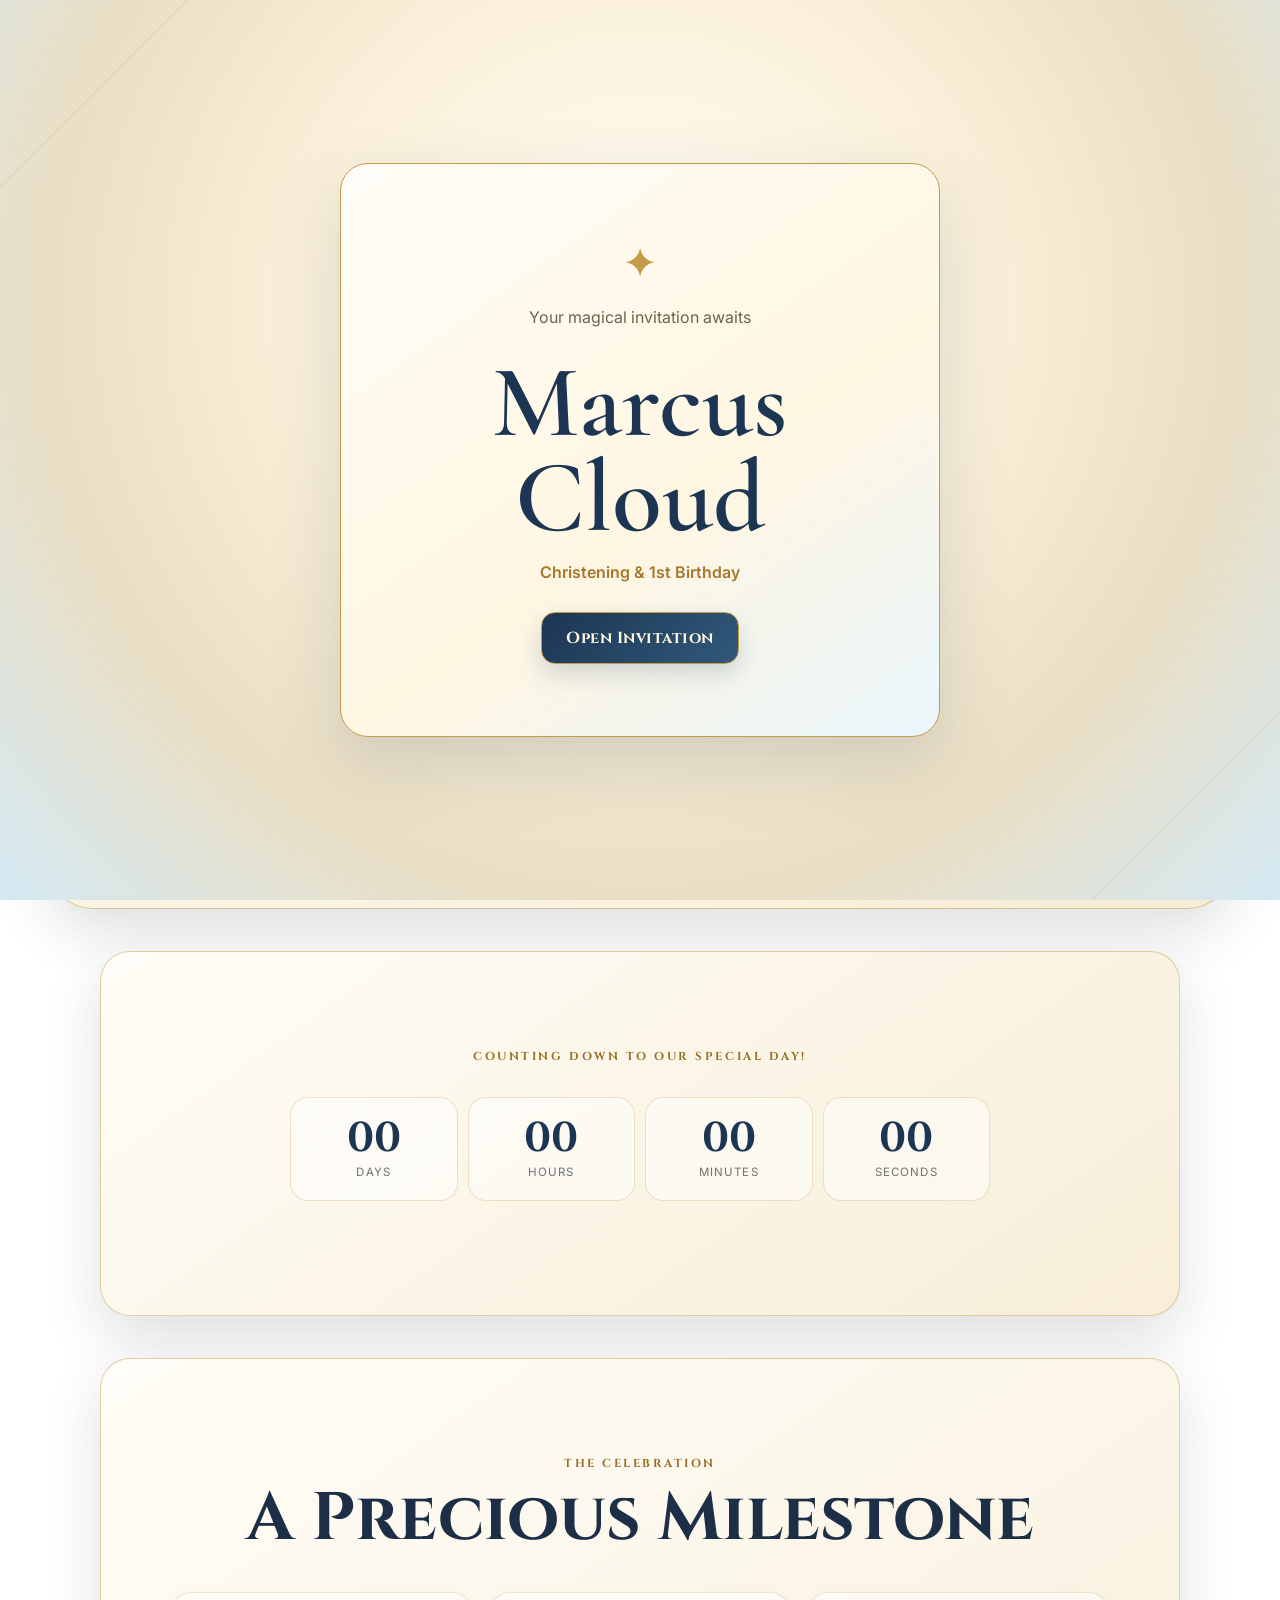
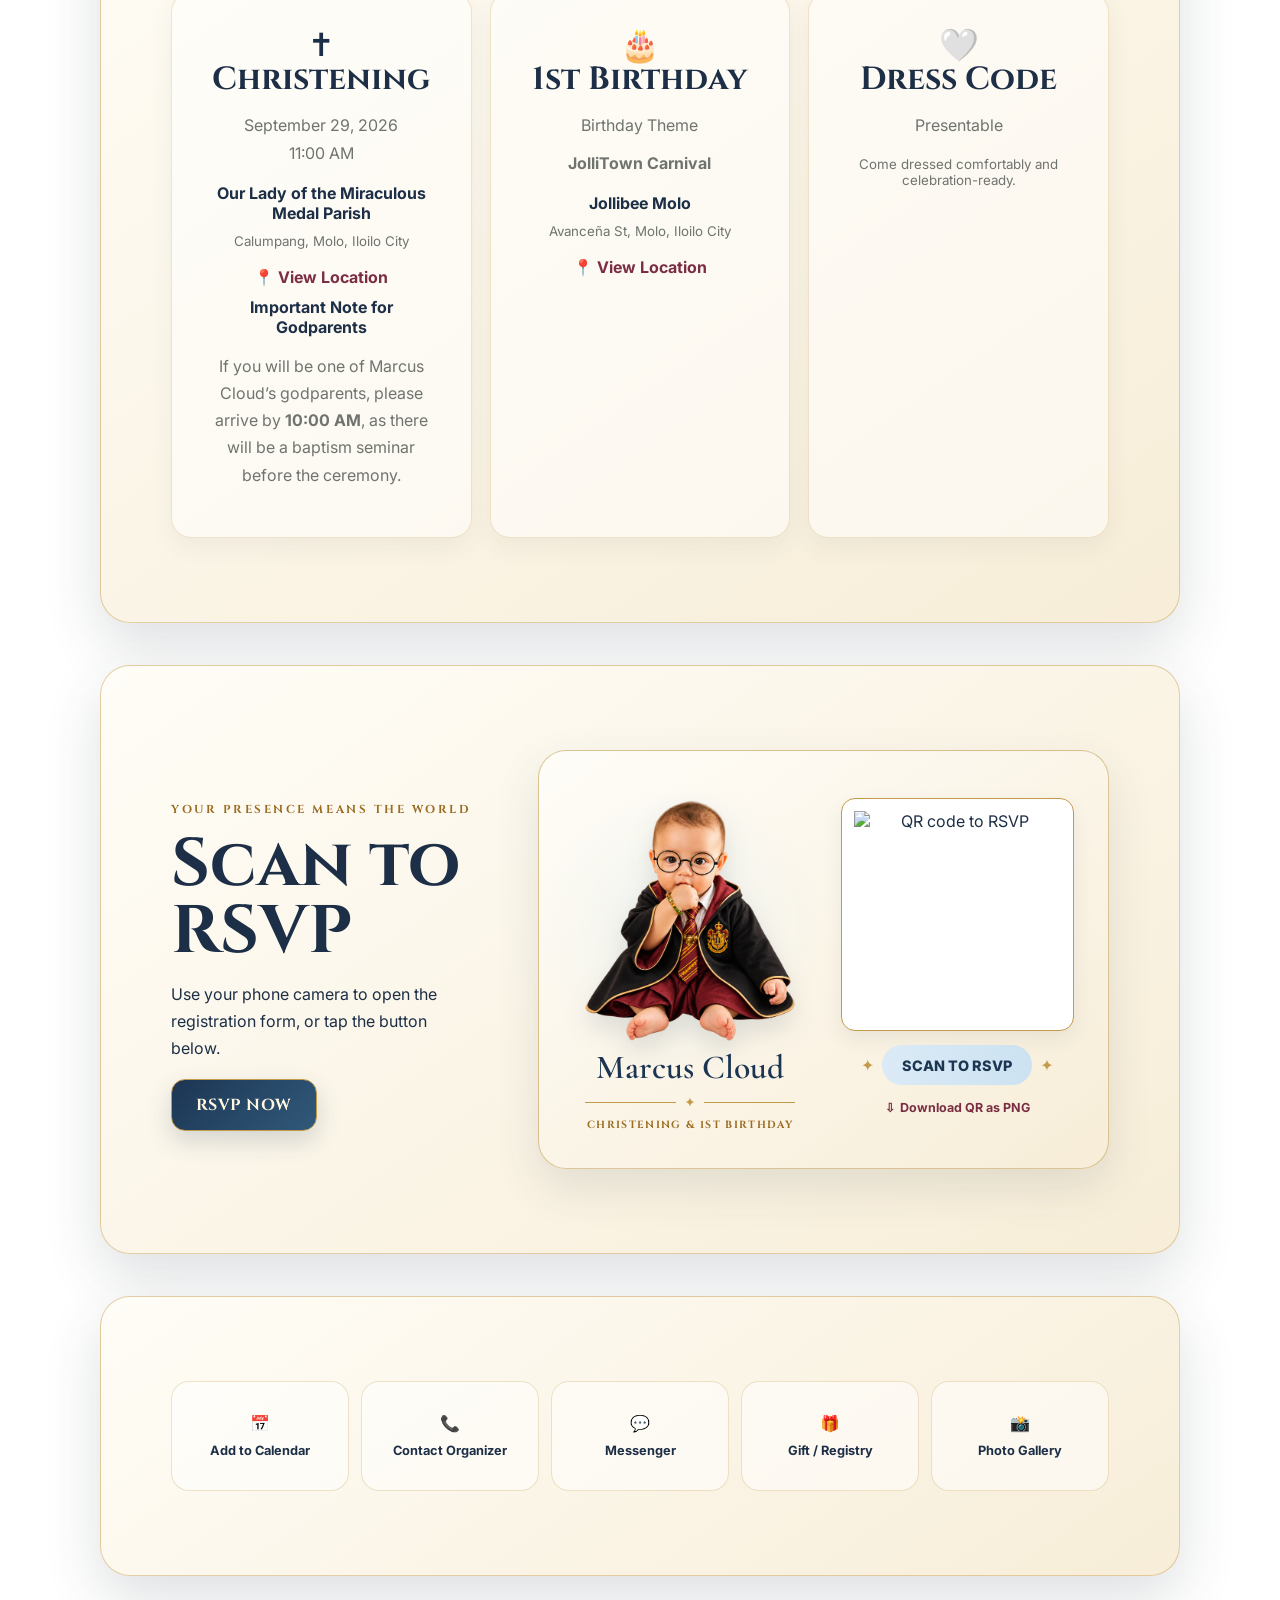
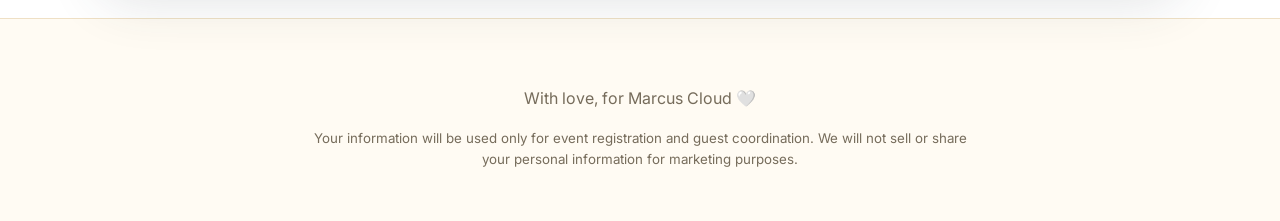
==== commit 9d5a00f4: "index.html" ====
--- a/index.html
+++ b/index.html
@@ -12,7 +12,7 @@
 
   <meta
     name="theme-color"
-    content="#10162a"
+    content="#fbf4e4"
   >
 
   <title>
@@ -37,15 +37,18 @@
 
   <link
     rel="stylesheet"
-    href="styles.css?v=60"
+    href="styles.css?v=81"
   >
 
 </head>
 
+
 <body>
 
 
-  <!-- OPENING -->
+  <!-- =====================================================
+       OPENING SCREEN
+  ====================================================== -->
 
   <div
     class="opening"
@@ -83,10 +86,16 @@
   </div>
 
 
+  <!-- =====================================================
+       MAIN INVITATION
+  ====================================================== -->
+
   <main>
 
 
-    <!-- HERO -->
+    <!-- ===================================================
+         HERO
+    ==================================================== -->
 
     <section class="hero section">
 
@@ -105,7 +114,10 @@
       <h1>
         Christening &
         <br>
-        <em>Birthday Celebration</em>
+
+        <em>
+          Birthday Celebration
+        </em>
       </h1>
 
       <div class="name">
@@ -120,8 +132,19 @@
       </p>
 
       <div class="date-pill">
-        September 29, 2026 · 11:00 AM
-      </div>
+
+        <span id="eventDateText">
+          September 29, 2026
+        </span>
+
+        ·
+
+        <span id="eventTimeText">
+          11:00 AM
+        </span>
+
+      </div>
+
 
       <div class="actions">
 
@@ -144,7 +167,9 @@
     </section>
 
 
-    <!-- COUNTDOWN -->
+    <!-- ===================================================
+         COUNTDOWN
+    ==================================================== -->
 
     <section class="countdown section">
 
@@ -160,7 +185,9 @@
     </section>
 
 
-    <!-- DETAILS -->
+    <!-- ===================================================
+         EVENT DETAILS
+    ==================================================== -->
 
     <section
       id="details"
@@ -172,34 +199,55 @@
       </p>
 
       <h2>
-        A precious milestone
+        A Precious Milestone
       </h2>
 
+
       <div class="detail-grid">
 
+
+        <!-- ===============================================
+             CHRISTENING
+        ================================================ -->
+
         <article>
 
-          <span>✝</span>
+          <span>
+            ✝
+          </span>
 
           <h3>
             Christening
           </h3>
 
+
           <p>
-            September 29, 2026
+
+            <span id="eventDateTextDetail">
+              September 29, 2026
+            </span>
+
             <br>
-            11:00 AM
+
+            <span id="eventTimeTextDetail">
+              11:00 AM
+            </span>
+
           </p>
 
-          <strong>
+
+          <strong id="churchName">
             Our Lady of the Miraculous Medal Parish
           </strong>
 
-          <small>
+
+          <small id="churchAddress">
             Calumpang, Molo, Iloilo City
           </small>
 
+
           <a
+            id="churchMapLink"
             href="https://www.google.com/maps/search/?api=1&query=Our+Lady+of+the+Miraculous+Medal+Parish+Calumpang+Molo+Iloilo+City"
             target="_blank"
             rel="noopener"
@@ -207,34 +255,75 @@
             📍 View Location
           </a>
 
+
+          <!-- GODPARENT NOTE -->
+
+          <div class="godparent-note">
+
+            <strong>
+              Important Note for Godparents
+            </strong>
+
+            <p>
+              If you will be one of Marcus Cloud’s
+              godparents, please arrive by
+              <b>10:00 AM</b>, as there will be a
+              baptism seminar before the ceremony.
+            </p>
+
+          </div>
+
         </article>
 
 
+        <!-- ===============================================
+             1ST BIRTHDAY / RECEPTION
+        ================================================ -->
+
         <article>
 
-          <span>🎂</span>
+          <span>
+            🎂
+          </span>
 
           <h3>
             1st Birthday
           </h3>
 
+
           <p>
+
             Birthday Theme
+
             <br>
-            <strong>
+
+            <strong id="birthdayTheme">
               JolliTown Carnival
             </strong>
+
           </p>
 
-          <strong>
+
+          <!--
+            The venue and address below are fallback values.
+
+            app.js automatically replaces them with the
+            latest Reception Venue and Reception Address
+            stored in your Google Sheet.
+          -->
+
+          <strong id="receptionVenue">
             Jollibee Molo
           </strong>
 
-          <small>
+
+          <small id="receptionAddress">
             Avanceña St, Molo, Iloilo City
           </small>
 
+
           <a
+            id="receptionMapLink"
             href="https://www.google.com/maps/search/?api=1&query=Jollibee+Molo+Iloilo+City"
             target="_blank"
             rel="noopener"
@@ -245,17 +334,25 @@
         </article>
 
 
+        <!-- ===============================================
+             DRESS CODE
+        ================================================ -->
+
         <article>
 
-          <span>🤍</span>
+          <span>
+            🤍
+          </span>
 
           <h3>
             Dress Code
           </h3>
 
-          <p>
+
+          <p id="dressCode">
             Presentable
           </p>
+
 
           <small>
             Come dressed comfortably and
@@ -264,14 +361,18 @@
 
         </article>
 
+
       </div>
 
     </section>
 
 
-    <!-- QR RSVP -->
+    <!-- ===================================================
+         QR RSVP
+    ==================================================== -->
 
     <section class="qr-section section">
+
 
       <div class="qr-copy">
 
@@ -303,7 +404,9 @@
         <div class="qr-photo-layout">
 
 
-          <!-- MARCUS -->
+          <!-- =============================================
+               MARCUS PHOTO
+          ============================================== -->
 
           <div class="qr-marcus-side">
 
@@ -311,31 +414,51 @@
               class="qr-photo-decor"
               aria-hidden="true"
             >
-              <span class="spark spark-a">✦</span>
-              <span class="spark spark-b">✧</span>
-              <span class="spark spark-c">✦</span>
+
+              <span class="spark spark-a">
+                ✦
+              </span>
+
+              <span class="spark spark-b">
+                ✧
+              </span>
+
+              <span class="spark spark-c">
+                ✦
+              </span>
+
             </div>
 
+
             <img
-              src="images/marcus-qr.png?v=3"
+              src="images/marcus-qr.png?v=4"
               alt="Marcus Cloud"
               class="qr-marcus-image"
             >
 
+
             <div class="qr-marcus-text">
 
               <strong>
                 Marcus Cloud
               </strong>
+
 
               <div
                 class="qr-name-divider"
                 aria-hidden="true"
               >
+
                 <span></span>
-                <b>✦</b>
+
+                <b>
+                  ✦
+                </b>
+
                 <span></span>
+
               </div>
+
 
               <span>
                 Christening &amp; 1st Birthday
@@ -346,15 +469,21 @@
           </div>
 
 
-          <!-- QR -->
+          <!-- =============================================
+               QR CODE
+          ============================================== -->
 
           <div class="qr-code-side">
 
             <div class="qr-code-frame">
 
-              <div id="qrcode"></div>
+              <div
+                id="qrcode"
+                aria-label="QR code to RSVP"
+              ></div>
 
             </div>
+
 
             <div class="scan-row">
 
@@ -371,17 +500,20 @@
               </span>
 
             </div>
+
 
             <button
               class="text-btn qr-download"
               id="downloadQR"
               type="button"
             >
+
               <span aria-hidden="true">
                 ⇩
               </span>
 
               Download QR as PNG
+
             </button>
 
           </div>
@@ -394,29 +526,50 @@
     </section>
 
 
-    <!-- EXTRA BUTTONS -->
+    <!-- ===================================================
+         EXTRA OPTIONS
+    ==================================================== -->
 
     <section class="section extras">
 
       <div class="extra-grid">
+
+
+        <!-- CALENDAR -->
 
         <button
           class="extra"
           type="button"
           onclick="addCalendar()"
         >
+
           📅
-          <span>Add to Calendar</span>
+
+          <span>
+            Add to Calendar
+          </span>
+
         </button>
+
+
+        <!-- CONTACT -->
 
         <a
           class="extra"
           href="tel:+639647544914"
           data-contact-organizer
         >
+
           📞
-          <span>Contact Organizer</span>
+
+          <span>
+            Contact Organizer
+          </span>
+
         </a>
+
+
+        <!-- MESSENGER -->
 
         <a
           class="extra"
@@ -424,9 +577,17 @@
           target="_blank"
           rel="noopener"
         >
+
           💬
-          <span>Messenger</span>
+
+          <span>
+            Messenger
+          </span>
+
         </a>
+
+
+        <!-- GIFT -->
 
         <button
           class="extra"
@@ -434,9 +595,17 @@
           type="button"
           onclick="openGiftModal()"
         >
+
           🎁
-          <span>Gift / Registry</span>
+
+          <span>
+            Gift / Registry
+          </span>
+
         </button>
+
+
+        <!-- PHOTO GALLERY -->
 
         <button
           class="extra"
@@ -444,16 +613,24 @@
           type="button"
           onclick="openPhotoGallery()"
         >
+
           📸
-          <span>Photo Gallery</span>
+
+          <span>
+            Photo Gallery
+          </span>
+
         </button>
 
+
       </div>
 
     </section>
 
 
-    <!-- FOOTER -->
+    <!-- ===================================================
+         FOOTER
+    ==================================================== -->
 
     <footer>
 
@@ -462,17 +639,21 @@
       </p>
 
       <small>
-        Your information will be used only for event registration
-        and guest coordination. We will not sell or share your
-        personal information for marketing purposes.
+        Your information will be used only for event
+        registration and guest coordination. We will not
+        sell or share your personal information for
+        marketing purposes.
       </small>
 
     </footer>
 
+
   </main>
 
 
-  <!-- GIFT MODAL -->
+  <!-- =====================================================
+       GIFT / REGISTRY MODAL
+  ====================================================== -->
 
   <div
     id="giftModal"
@@ -480,6 +661,7 @@
   >
 
     <div class="gift-modal-content">
+
 
       <button
         class="modal-close"
@@ -490,32 +672,42 @@
         ×
       </button>
 
+
       <div class="gift-icon">
         🎁
       </div>
 
+
       <p class="eyebrow">
         A LITTLE SOMETHING FOR MARCUS
       </p>
+
 
       <h2>
         Gift List
       </h2>
 
+
       <p class="gift-intro">
-        Your presence is already the greatest gift to Marcus
-        and our family. 🤍
-      </p>
+        Your presence is already the greatest gift
+        to Marcus and our family. 🤍
+      </p>
+
 
       <p class="gift-subtitle">
-        If you would like to bless Marcus with something special,
-        here are a few gift ideas we would appreciate.
-      </p>
+        If you would like to bless Marcus with
+        something special, here are a few gift ideas
+        we would appreciate.
+      </p>
+
 
       <div
         id="giftList"
         class="gift-list"
       ></div>
+
+
+      <!-- ONLINE REGISTRY -->
 
       <div
         id="onlineRegistry"
@@ -533,6 +725,7 @@
         </a>
 
       </div>
+
 
       <button
         class="btn ghost full"
@@ -542,12 +735,15 @@
         📞 Contact Organizer
       </button>
 
+
     </div>
 
   </div>
 
 
-  <!-- QR LIBRARY -->
+  <!-- =====================================================
+       QR CODE LIBRARY
+  ====================================================== -->
 
   <script
     src="https://cdn.jsdelivr.net/npm/qrcodejs@1.0.0/qrcode.min.js"
@@ -560,10 +756,19 @@
   ></script>
 
 
-  <!-- APP FILES -->
-
-  <script src="config.js?v=41"></script>
-  <script src="app.js?v=41"></script>
+  <!-- =====================================================
+       CONFIGURATION
+  ====================================================== -->
+
+  <script src="config.js?v=81"></script>
+
+
+  <!-- =====================================================
+       MAIN JAVASCRIPT
+  ====================================================== -->
+
+  <script src="app.js?v=81"></script>
+
 
 </body>
 
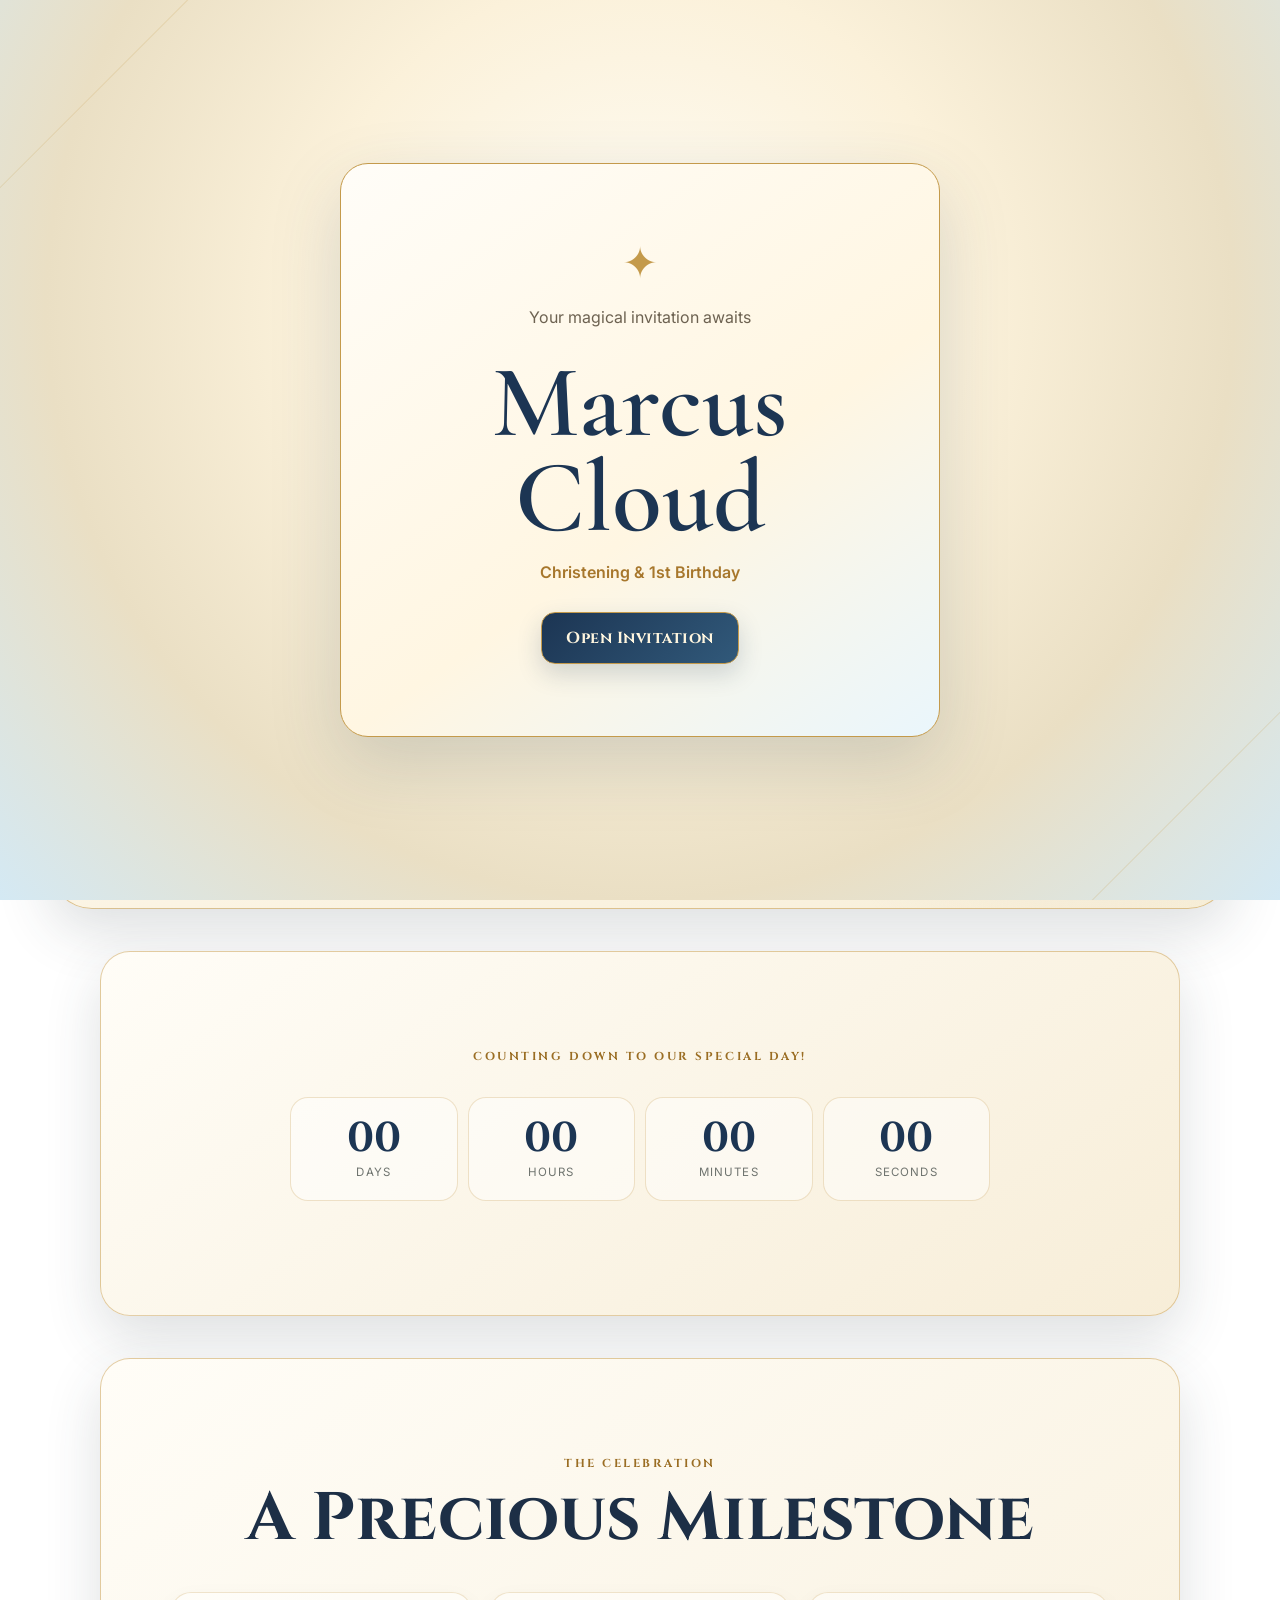
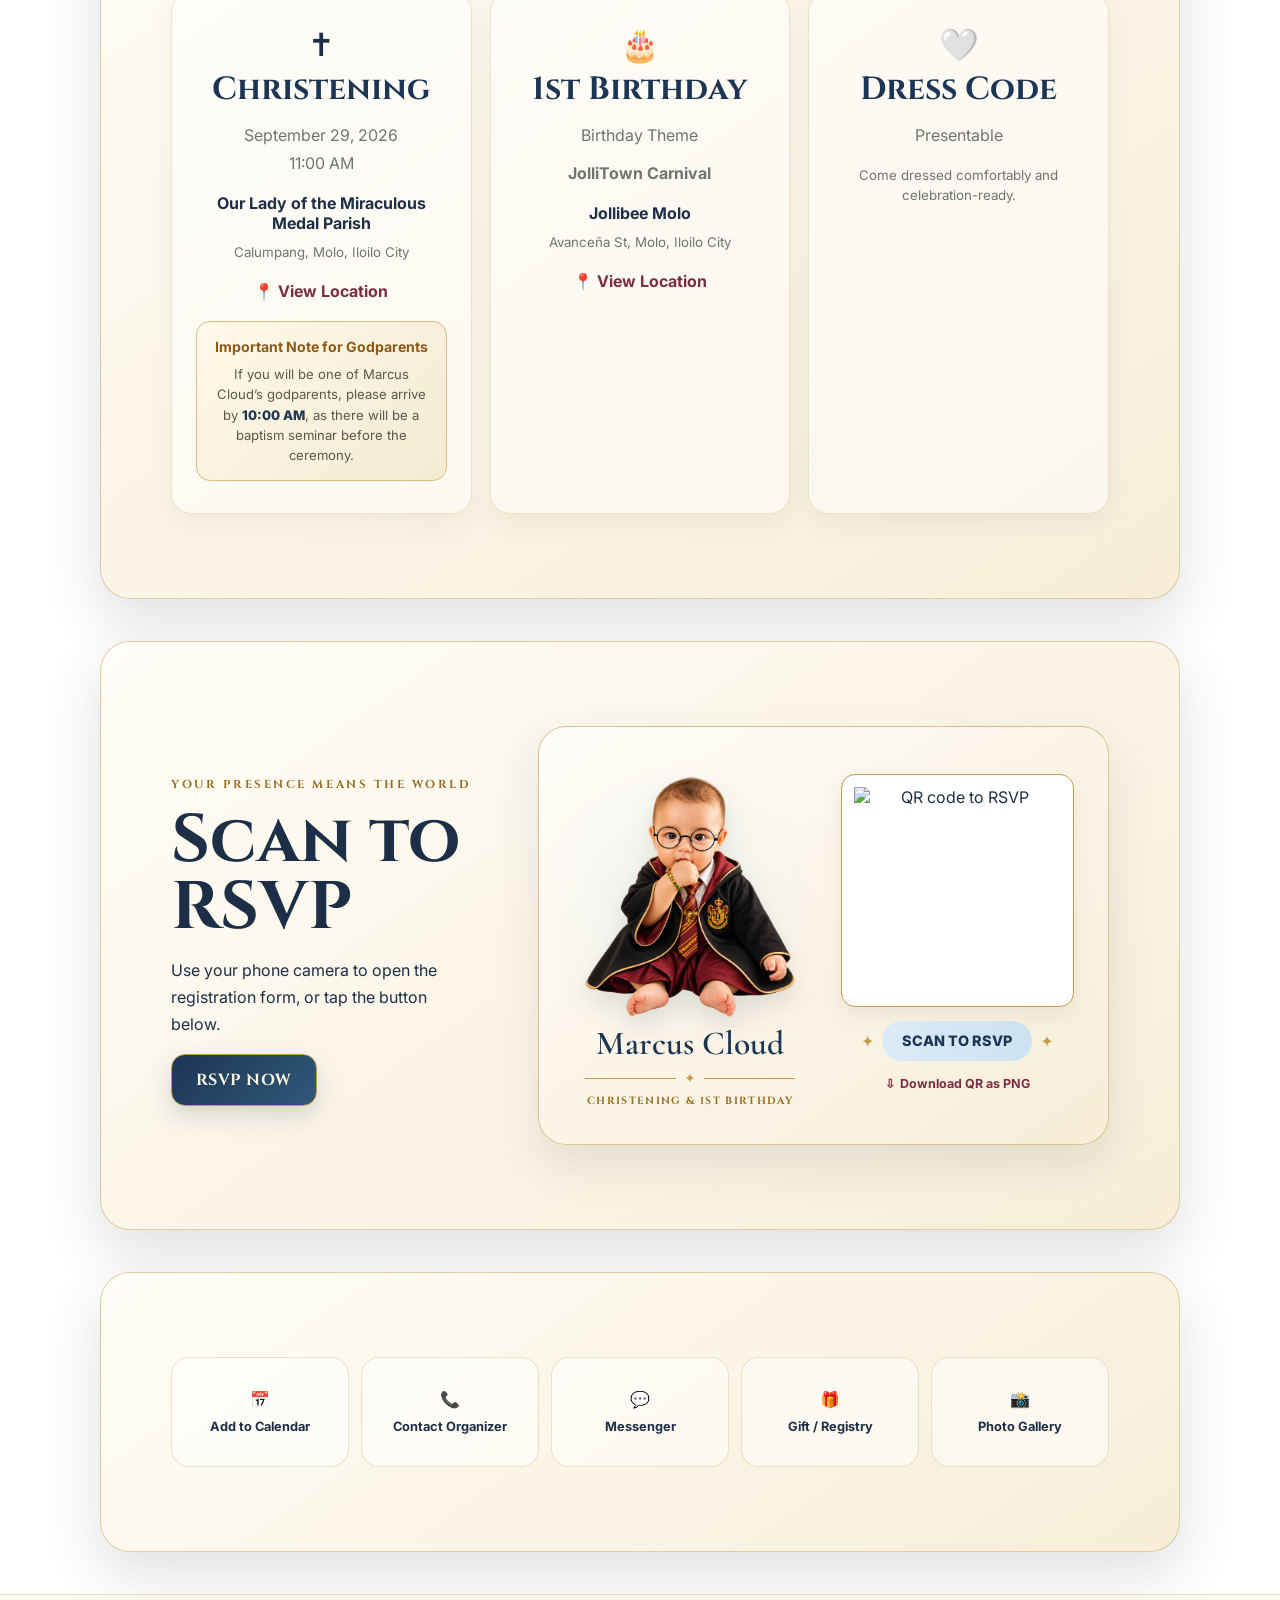
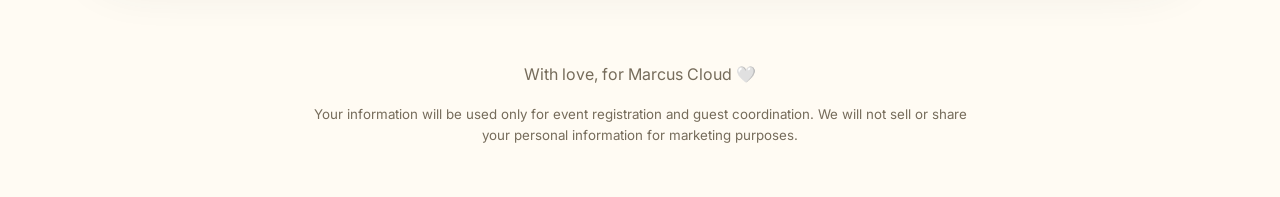
==== commit c7ee59cb: "index.html" ====
--- a/index.html
+++ b/index.html
@@ -37,7 +37,7 @@
 
   <link
     rel="stylesheet"
-    href="styles.css?v=81"
+    href="styles.css?v=82"
   >
 
 </head>
@@ -760,14 +760,14 @@
        CONFIGURATION
   ====================================================== -->
 
-  <script src="config.js?v=81"></script>
+  <script src="config.js?v=82"></script>
 
 
   <!-- =====================================================
        MAIN JAVASCRIPT
   ====================================================== -->
 
-  <script src="app.js?v=81"></script>
+  <script src="app.js?v=82"></script>
 
 
 </body>
--- a/styles.css
+++ b/styles.css
@@ -1,49 +1,71 @@
 /* =========================================================
    MARCUS CLOUD GAITERO
    CHRISTENING & 1ST BIRTHDAY
-   CLEAN CONSOLIDATED STYLESHEET
-   Beige + Cream + Sky Blue Opening Theme
+   COMPLETE STYLESHEET
 ========================================================= */
 
 
 /* =========================================================
-   1. VARIABLES / RESET
+   1. ROOT COLORS
 ========================================================= */
 
 :root {
+
   --ink: #1d2f46;
+
   --muted: #6f746f;
 
   --cream: #fbf4e4;
+
   --paper: #fffdf8;
+
   --beige: #eadfc6;
+
   --sky: #d7eaf4;
 
   --gold: #c49a4b;
+
   --gold-dark: #9a6d23;
 
   --line: #e2d3b5;
+
   --burgundy: #7b2e43;
 
   --navy: #1c3553;
+
   --navy-2: #31597a;
 
   --success: #3f7550;
+
   --danger: #a23b3b;
 
-  --shadow-soft: 0 18px 45px rgba(49, 62, 70, 0.12);
-  --shadow-card: 0 22px 55px rgba(49, 62, 70, 0.16);
-}
+  --shadow-soft:
+    0 18px 45px
+    rgba(49, 62, 70, 0.12);
+
+  --shadow-card:
+    0 22px 55px
+    rgba(49, 62, 70, 0.16);
+
+}
+
+
+/* =========================================================
+   2. RESET
+========================================================= */
 
 * {
   box-sizing: border-box;
 }
 
+
 html {
   scroll-behavior: smooth;
 }
 
+
 body {
+
   margin: 0;
 
   color: var(--ink);
@@ -57,16 +79,19 @@
     sans-serif;
 
   background:
+
     radial-gradient(
       circle at 12% 8%,
       rgba(255, 255, 255, 0.9),
       transparent 26rem
     ),
+
     radial-gradient(
       circle at 88% 35%,
       rgba(215, 234, 244, 0.55),
       transparent 28rem
     ),
+
     linear-gradient(
       135deg,
       #f8f1e1 0%,
@@ -75,15 +100,19 @@
     );
 
   background-attachment: fixed;
-}
+
+}
+
 
 body.modal-open {
   overflow: hidden;
 }
 
+
 img {
   max-width: 100%;
 }
+
 
 button,
 input,
@@ -92,15 +121,18 @@
   font: inherit;
 }
 
+
 a {
   color: inherit;
 }
+
 
 h1,
 h2,
 h3,
 .name,
 .count-grid b {
+
   margin: 0;
 
   font-family:
@@ -109,36 +141,62 @@
     serif;
 
   line-height: 1;
-}
+
+}
+
 
 h1 {
-  font-size: clamp(3rem, 9vw, 6.5rem);
-}
+  font-size:
+    clamp(
+      3rem,
+      9vw,
+      6.5rem
+    );
+}
+
 
 h2 {
-  font-size: clamp(2.3rem, 6vw, 4.2rem);
-}
+  font-size:
+    clamp(
+      2.3rem,
+      6vw,
+      4.2rem
+    );
+}
+
 
 h3 {
   font-size: 2rem;
 }
 
+
 p {
   line-height: 1.7;
 }
 
+
 .section {
+
   position: relative;
 
-  width: min(1080px, 92%);
+  width:
+    min(
+      1080px,
+      92%
+    );
 
   margin: auto;
 
-  padding: 84px 0;
-}
+  padding:
+    84px 0;
+
+}
+
 
 .eyebrow {
-  color: var(--gold-dark);
+
+  color:
+    var(--gold-dark);
 
   font-family:
     "Cinzel",
@@ -148,10 +206,14 @@
 
   font-weight: 700;
 
-  letter-spacing: 0.22em;
-
-  text-transform: uppercase;
-}
+  letter-spacing:
+    0.22em;
+
+  text-transform:
+    uppercase;
+
+}
+
 
 .hidden {
   display: none !important;
@@ -159,20 +221,25 @@
 
 
 /* =========================================================
-   2. BUTTONS
+   3. BUTTONS
 ========================================================= */
 
 .btn {
+
   display: inline-flex;
 
   align-items: center;
+
   justify-content: center;
 
-  padding: 14px 24px;
-
-  border: 1px solid transparent;
-
-  border-radius: 14px;
+  padding:
+    14px 24px;
+
+  border:
+    1px solid transparent;
+
+  border-radius:
+    14px;
 
   font-family:
     "Cinzel",
@@ -180,7 +247,8 @@
 
   font-weight: 700;
 
-  letter-spacing: 0.03em;
+  letter-spacing:
+    0.03em;
 
   text-decoration: none;
 
@@ -190,37 +258,53 @@
     transform 0.2s ease,
     box-shadow 0.2s ease,
     background-color 0.2s ease;
-}
+
+}
+
 
 .btn:hover {
-  transform: translateY(-2px);
-}
+  transform:
+    translateY(-2px);
+}
+
 
 .primary {
-  color: #fff6df;
-
-  background:
+
+  color:
+    #fff6df;
+
+  background:
+
     linear-gradient(
       135deg,
       var(--navy),
       var(--navy-2)
     );
 
-  border-color: var(--gold);
+  border-color:
+    var(--gold);
 
   box-shadow:
+
     0 10px 24px
     rgba(28, 53, 83, 0.18);
-}
+
+}
+
 
 .ghost {
-  color: var(--ink);
+
+  color:
+    var(--ink);
 
   background:
     rgba(255, 255, 255, 0.38);
 
-  border-color: var(--ink);
-}
+  border-color:
+    var(--ink);
+
+}
+
 
 .full {
   width: 100%;
@@ -228,11 +312,11 @@
 
 
 /* =========================================================
-   3. OPENING SCREEN
-   Beige + Cream + Sky Blue
+   4. OPENING SCREEN
 ========================================================= */
 
 .opening {
+
   position: fixed;
 
   inset: 0;
@@ -248,6 +332,7 @@
   overflow: hidden;
 
   background:
+
     radial-gradient(
       circle at 50% 34%,
       #fffdf6 0%,
@@ -259,59 +344,100 @@
   transition:
     opacity 0.5s ease,
     visibility 0.5s ease;
-}
+
+}
+
 
 .opening::before,
 .opening::after {
+
   content: "";
 
   position: absolute;
 
   width: 22rem;
+
   height: 22rem;
 
-  border: 1px solid
+  border:
+    1px solid
     rgba(196, 154, 75, 0.22);
 
-  transform: rotate(45deg);
+  transform:
+    rotate(45deg);
 
   pointer-events: none;
-}
+
+}
+
 
 .opening::before {
+
   top: -13rem;
+
   left: -13rem;
-}
+
+}
+
 
 .opening::after {
+
   right: -13rem;
+
   bottom: -13rem;
-}
+
+}
+
 
 .opening.closed {
+
   opacity: 0;
+
   visibility: hidden;
+
   pointer-events: none;
-}
+
+}
+
 
 .opening-card {
+
   position: relative;
 
-  width: min(600px, 92vw);
+  width:
+    min(
+      600px,
+      92vw
+    );
 
   padding:
-    clamp(42px, 7vw, 72px)
-    clamp(24px, 5vw, 44px);
+
+    clamp(
+      42px,
+      7vw,
+      72px
+    )
+
+    clamp(
+      24px,
+      5vw,
+      44px
+    );
 
   text-align: center;
 
-  color: var(--ink);
-
-  border: 1px solid var(--gold);
-
-  border-radius: 28px;
-
-  background:
+  color:
+    var(--ink);
+
+  border:
+    1px solid
+    var(--gold);
+
+  border-radius:
+    28px;
+
+  background:
+
     linear-gradient(
       145deg,
       #fffdf8 0%,
@@ -320,69 +446,104 @@
     );
 
   box-shadow:
+
     0 26px 70px
     rgba(51, 70, 86, 0.18);
-}
+
+}
+
 
 .opening-card p {
   color: #6d6251;
 }
 
+
 .opening-card h1 {
-  margin: 24px 0 18px;
-
-  color: var(--navy);
+
+  margin:
+    24px 0 18px;
+
+  color:
+    var(--navy);
 
   font-family:
     "Cormorant Garamond",
     serif;
 
   font-size:
-    clamp(4rem, 8vw, 7rem);
+
+    clamp(
+      4rem,
+      8vw,
+      7rem
+    );
 
   font-weight: 600;
 
   line-height: 0.92;
-}
+
+}
+
 
 .opening-card > span {
+
   display: block;
 
   margin:
     18px 0 30px;
 
-  color: #a7772c;
+  color:
+    #a7772c;
 
   font-weight: 600;
-}
+
+}
+
 
 .tiny-flower {
-  color: var(--gold);
+
+  color:
+    var(--gold);
 
   font-size: 2.7rem;
+
 }
 
 
 /* =========================================================
-   4. HERO
+   5. HERO
 ========================================================= */
 
 .hero {
-  width: min(1180px, 94%);
+
+  width:
+    min(
+      1180px,
+      94%
+    );
 
   min-height:
-    calc(100svh - 60px);
-
-  margin: 30px auto;
+    calc(
+      100svh - 60px
+    );
+
+  margin:
+    30px auto;
 
   padding-inline:
-    clamp(22px, 7vw, 90px);
+
+    clamp(
+      22px,
+      7vw,
+      90px
+    );
 
   display: flex;
 
   flex-direction: column;
 
   align-items: center;
+
   justify-content: center;
 
   overflow: hidden;
@@ -391,79 +552,118 @@
 
   color: #2e332f;
 
-  border: 1px solid
+  border:
+
+    1px solid
     rgba(196, 154, 75, 0.58);
 
-  border-radius: 42px;
-
-  background:
+  border-radius:
+    42px;
+
+  background:
+
     radial-gradient(
       circle at 12% 18%,
       rgba(215, 234, 244, 0.55),
       transparent 24%
     ),
+
     radial-gradient(
       circle at 88% 70%,
       rgba(234, 223, 198, 0.68),
       transparent 28%
     ),
+
     linear-gradient(
       145deg,
       #fffaf0,
       #f8efd9
     );
 
-  box-shadow: var(--shadow-card);
-}
+  box-shadow:
+    var(--shadow-card);
+
+}
+
 
 .hero h1 {
+
   width: 100%;
+
   max-width: 100%;
 
-  color: var(--navy);
-
-  overflow-wrap: normal;
-  word-break: normal;
-}
+  color:
+    var(--navy);
+
+}
+
 
 .hero em {
-  color: var(--burgundy);
+
+  color:
+    var(--burgundy);
 
   font-style: normal;
-}
+
+}
+
 
 .name {
-  margin: 22px 0;
-
-  color: var(--burgundy);
+
+  margin:
+    22px 0;
+
+  color:
+    var(--burgundy);
 
   font-size:
-    clamp(2rem, 6vw, 3.8rem);
-}
+
+    clamp(
+      2rem,
+      6vw,
+      3.8rem
+    );
+
+}
+
 
 .hero-copy {
-  max-width: 680px;
-
-  color: #625d53;
-}
+
+  max-width:
+    680px;
+
+  color:
+    #625d53;
+
+}
+
 
 .date-pill {
+
   margin:
     12px 0 26px;
 
-  padding: 12px 20px;
-
-  color: var(--ink);
-
-  border: 1px solid var(--gold);
-
-  border-radius: 999px;
+  padding:
+    12px 20px;
+
+  color:
+    var(--ink);
+
+  border:
+    1px solid
+    var(--gold);
+
+  border-radius:
+    999px;
 
   background:
     rgba(255, 255, 255, 0.58);
-}
+
+}
+
 
 .actions {
+
   display: flex;
 
   justify-content: center;
@@ -471,309 +671,568 @@
   flex-wrap: wrap;
 
   gap: 12px;
-}
+
+}
+
 
 .floral {
+
   position: absolute;
 
-  color: var(--gold);
+  color:
+    var(--gold);
 
   font-size: 4rem;
 
   opacity: 0.42;
 
   pointer-events: none;
-}
+
+}
+
 
 .floral-a {
+
   left: 5%;
+
   top: 14%;
-}
+
+}
+
 
 .floral-b {
+
   right: 5%;
+
   bottom: 14%;
+
 }
 
 
 /* =========================================================
-   5. SHARED LIGHT SECTION CARDS
+   6. COMMON SECTION CARDS
 ========================================================= */
 
 .countdown,
 .details,
 .qr-section,
 .extras {
-  margin-top: 42px;
-  margin-bottom: 42px;
+
+  margin-top:
+    42px;
+
+  margin-bottom:
+    42px;
 
   padding-inline:
-    clamp(22px, 6vw, 70px);
-
-  border: 1px solid
+
+    clamp(
+      22px,
+      6vw,
+      70px
+    );
+
+  border:
+
+    1px solid
     rgba(196, 154, 75, 0.46);
 
-  border-radius: 30px;
-
-  background:
+  border-radius:
+    30px;
+
+  background:
+
     linear-gradient(
       145deg,
       rgba(255, 253, 247, 0.98),
       rgba(247, 237, 215, 0.98)
     );
 
-  box-shadow: var(--shadow-card);
+  box-shadow:
+    var(--shadow-card);
+
 }
 
 
 /* =========================================================
-   6. COUNTDOWN
+   7. COUNTDOWN
 ========================================================= */
 
 .countdown {
   text-align: center;
 }
 
+
 .count-grid {
-  max-width: 700px;
-
-  margin: 30px auto;
+
+  max-width:
+    700px;
+
+  margin:
+    30px auto;
 
   display: grid;
 
   grid-template-columns:
-    repeat(4, 1fr);
+    repeat(
+      4,
+      1fr
+    );
 
   gap: 10px;
-}
+
+}
+
 
 .count-grid div {
-  padding: 20px 8px;
-
-  border: 1px solid
+
+  padding:
+    20px 8px;
+
+  border:
+
+    1px solid
     rgba(196, 154, 75, 0.28);
 
-  border-radius: 18px;
+  border-radius:
+    18px;
 
   background:
     rgba(255, 255, 255, 0.48);
-}
+
+}
+
 
 .count-grid b {
+
   display: block;
 
-  color: var(--navy);
-
-  font-size: 2.6rem;
-}
+  color:
+    var(--navy);
+
+  font-size:
+    2.6rem;
+
+}
+
 
 .count-grid span {
-  color: var(--muted);
-
-  font-size: 0.72rem;
-
-  letter-spacing: 0.1em;
-
-  text-transform: uppercase;
+
+  color:
+    var(--muted);
+
+  font-size:
+    0.72rem;
+
+  letter-spacing:
+    0.1em;
+
+  text-transform:
+    uppercase;
+
 }
 
 
 /* =========================================================
-   7. DETAILS
+   8. EVENT DETAILS
 ========================================================= */
 
 .details {
   text-align: center;
 }
 
+
 .detail-grid {
-  margin-top: 40px;
+
+  margin-top:
+    40px;
 
   display: grid;
 
   grid-template-columns:
-    repeat(3, 1fr);
+    repeat(
+      3,
+      1fr
+    );
 
   gap: 18px;
-}
+
+}
+
 
 .detail-grid article {
-  padding: 32px;
-
-  border: 1px solid
+
+  padding:
+    32px 24px;
+
+  border:
+
+    1px solid
     rgba(196, 154, 75, 0.26);
 
-  border-radius: 20px;
+  border-radius:
+    20px;
 
   background:
     rgba(255, 255, 255, 0.52);
 
   box-shadow:
+
     0 10px 25px
     rgba(49, 62, 70, 0.06);
-}
+
+}
+
 
 .detail-grid article > span {
-  font-size: 2rem;
-}
+
+  display: block;
+
+  margin-bottom:
+    10px;
+
+  font-size:
+    2rem;
+
+}
+
+
+.detail-grid h3 {
+
+  color:
+    var(--navy);
+
+}
+
 
 .detail-grid p {
-  color: var(--muted);
-}
+
+  color:
+    var(--muted);
+
+}
+
 
 .detail-grid strong,
 .detail-grid small {
+
   display: block;
 
-  margin-top: 10px;
-}
+  margin-top:
+    10px;
+
+}
+
 
 .detail-grid small {
-  color: var(--muted);
-}
+
+  color:
+    var(--muted);
+
+  line-height:
+    1.5;
+
+}
+
 
 .detail-grid a {
-  display: inline-block;
-
-  margin-top: 18px;
-
-  color: var(--burgundy);
+
+  display:
+    inline-block;
+
+  margin-top:
+    18px;
+
+  color:
+    var(--burgundy);
 
   font-weight: 700;
 
   text-decoration: none;
+
 }
 
 
 /* =========================================================
-   8. QR SECTION
+   9. GODPARENT SEMINAR NOTE
 ========================================================= */
 
+.godparent-note {
+
+  margin-top:
+    20px;
+
+  padding:
+    14px 16px;
+
+  background:
+
+    linear-gradient(
+      135deg,
+      #fff9ea,
+      #f3ead2
+    );
+
+  border:
+    1px solid
+    #d9bd7c;
+
+  border-radius:
+    14px;
+
+  text-align: center;
+
+  line-height: 1.5;
+
+}
+
+
+.godparent-note strong {
+
+  display: block;
+
+  margin:
+    0 0 7px;
+
+  color:
+    #8a5a16;
+
+  font-size:
+    0.88rem;
+
+  font-weight: 700;
+
+}
+
+
+.godparent-note p {
+
+  margin: 0;
+
+  color:
+    #5e5548;
+
+  font-size:
+    0.82rem;
+
+  line-height:
+    1.55;
+
+}
+
+
+.godparent-note p b {
+
+  color:
+    var(--navy);
+
+  font-weight: 800;
+
+}
+
+
+/* =========================================================
+   10. QR SECTION
+========================================================= */
+
 .qr-section {
+
   display: grid;
 
   grid-template-columns:
-    minmax(220px, 0.7fr)
-    minmax(0, 1.3fr);
+
+    minmax(
+      220px,
+      0.7fr
+    )
+
+    minmax(
+      0,
+      1.3fr
+    );
 
   align-items: center;
 
   gap:
-    clamp(28px, 5vw, 60px);
-}
+
+    clamp(
+      28px,
+      5vw,
+      60px
+    );
+
+}
+
 
 .qr-copy {
   min-width: 0;
 }
 
+
 .qr-card.qr-card-with-photo {
+
   width: 100%;
 
-  max-width: 720px;
+  max-width:
+    720px;
 
   justify-self: end;
 
   padding:
-    clamp(22px, 4vw, 34px);
+
+    clamp(
+      22px,
+      4vw,
+      34px
+    );
 
   overflow: hidden;
 
-  border: 1px solid
+  border:
+
+    1px solid
     rgba(196, 154, 75, 0.55);
 
-  border-radius: 28px;
-
-  background:
+  border-radius:
+    28px;
+
+  background:
+
     radial-gradient(
       circle at 24% 42%,
       rgba(215, 234, 244, 0.32),
       transparent 30%
     ),
+
     linear-gradient(
       145deg,
       #fffdf8,
       #f7edd8
     );
 
-  box-shadow: var(--shadow-soft);
-}
+  box-shadow:
+    var(--shadow-soft);
+
+}
+
 
 .qr-photo-layout {
+
   display: grid;
 
   grid-template-columns:
-    minmax(0, 1fr)
-    minmax(0, 1fr);
+
+    minmax(
+      0,
+      1fr
+    )
+
+    minmax(
+      0,
+      1fr
+    );
 
   align-items: center;
 
   gap:
-    clamp(14px, 3vw, 34px);
-}
-
-
-/* Marcus side */
+
+    clamp(
+      14px,
+      3vw,
+      34px
+    );
+
+}
+
+
+/* =========================================================
+   11. MARCUS QR PHOTO SIDE
+========================================================= */
 
 .qr-marcus-side {
+
   position: relative;
 
   min-width: 0;
 
   text-align: center;
-}
+
+}
+
 
 .qr-marcus-image {
+
   display: block;
 
   width: 100%;
 
-  max-width: 245px;
-
-  height: 260px;
-
-  margin: 0 auto;
+  max-width:
+    245px;
+
+  height:
+    260px;
+
+  margin:
+    0 auto;
 
   object-fit: contain;
 
   object-position:
     center bottom;
 
-  background: transparent;
+  background:
+    transparent;
 
   border: 0;
 
   filter:
+
     drop-shadow(
       0 12px 12px
       rgba(38, 55, 70, 0.13)
     );
-}
+
+}
+
 
 .qr-marcus-text {
-  margin-top: 6px;
-}
+
+  margin-top:
+    6px;
+
+}
+
 
 .qr-marcus-text strong {
+
   display: block;
 
   margin: 0;
 
-  color: var(--navy);
+  color:
+    var(--navy);
 
   font-family:
     "Cormorant Garamond",
     serif;
 
-  font-size: 2.1rem;
+  font-size:
+    2.1rem;
 
   font-weight: 600;
 
   line-height: 1;
-}
+
+}
+
 
 .qr-name-divider {
-  width: 210px;
-  max-width: 90%;
+
+  width:
+    210px;
+
+  max-width:
+    90%;
 
   margin:
     10px auto 8px;
@@ -784,44 +1243,63 @@
 
   gap: 8px;
 
-  color: var(--gold);
-}
+  color:
+    var(--gold);
+
+}
+
 
 .qr-name-divider span {
+
   height: 1px;
 
   flex: 1;
 
-  background: var(--gold);
-}
+  background:
+    var(--gold);
+
+}
+
 
 .qr-name-divider b {
-  font-size: 0.85rem;
+
+  font-size:
+    0.85rem;
 
   font-weight: 400;
-}
+
+}
+
 
 .qr-marcus-text > span {
+
   display: block;
 
-  color: var(--gold-dark);
+  color:
+    var(--gold-dark);
 
   font-family:
     "Cinzel",
     serif;
 
-  font-size: 0.65rem;
+  font-size:
+    0.65rem;
 
   font-weight: 700;
 
-  letter-spacing: 0.13em;
+  letter-spacing:
+    0.13em;
 
   line-height: 1.5;
 
-  text-transform: uppercase;
-}
+  text-transform:
+    uppercase;
+
+}
+
 
 .qr-photo-decor {
+
   position: absolute;
 
   inset: 0;
@@ -829,36 +1307,58 @@
   z-index: -1;
 
   pointer-events: none;
-}
+
+}
+
 
 .qr-photo-decor .spark {
+
   position: absolute;
 
-  color: var(--gold);
-
-  font-size: 1.4rem;
-}
+  color:
+    var(--gold);
+
+  font-size:
+    1.4rem;
+
+}
+
 
 .spark-a {
+
   left: 3%;
+
   top: 20%;
-}
+
+}
+
 
 .spark-b {
+
   right: 3%;
+
   top: 13%;
-}
+
+}
+
 
 .spark-c {
+
   right: 6%;
+
   bottom: 35%;
-}
-
-
-/* QR side */
+
+}
+
+
+/* =========================================================
+   12. QR CODE SIDE
+========================================================= */
 
 .qr-code-side {
+
   width: 100%;
+
   min-width: 0;
 
   display: flex;
@@ -868,15 +1368,23 @@
   align-items: center;
 
   text-align: center;
-}
+
+}
+
 
 .qr-code-frame {
+
   width:
-    min(100%, 250px);
-
-  aspect-ratio: 1 / 1;
-
-  padding: 12px;
+    min(
+      100%,
+      250px
+    );
+
+  aspect-ratio:
+    1 / 1;
+
+  padding:
+    12px;
 
   display: grid;
 
@@ -884,172 +1392,244 @@
 
   overflow: hidden;
 
-  background: #fff;
-
-  border: 1px solid var(--gold);
-
-  border-radius: 14px;
+  background:
+    #fff;
+
+  border:
+    1px solid
+    var(--gold);
+
+  border-radius:
+    14px;
 
   box-shadow:
+
     0 8px 20px
     rgba(49, 62, 70, 0.08);
-}
+
+}
+
 
 #qrcode {
+
   width: 100%;
+
   height: 100%;
 
   display: grid !important;
 
-  place-items: center !important;
+  place-items:
+    center !important;
 
   overflow: hidden;
-}
+
+}
+
 
 #qrcode canvas {
+
   display: block !important;
 
   width: 100% !important;
+
   height: auto !important;
 
   max-width: 100% !important;
+
   max-height: 100% !important;
 
-  margin: 0 auto !important;
-}
-
-/* QRCode.js can create a duplicate image. Hide it. */
+  margin:
+    0 auto !important;
+
+}
+
+
+/* Hide QRCode.js duplicate image */
+
 #qrcode > img:not(.qr-fallback-image) {
+
   display: none !important;
-}
-
-/* Fallback image created by app.js */
+
+}
+
+
+/* Show only fallback image if needed */
+
 #qrcode > img.qr-fallback-image {
+
   display: block !important;
 
   width: 100% !important;
+
   height: auto !important;
 
   max-width: 100% !important;
 
-  margin: 0 auto !important;
-}
+  margin:
+    0 auto !important;
+
+}
+
 
 .scan-row {
+
   width:
-    min(100%, 250px);
-
-  margin-top: 14px;
+
+    min(
+      100%,
+      250px
+    );
+
+  margin-top:
+    14px;
 
   display: flex;
 
   align-items: center;
+
   justify-content: center;
 
   gap: 8px;
 
-  color: var(--gold);
-}
+  color:
+    var(--gold);
+
+}
+
 
 .scan-title {
+
   display: inline-flex;
 
   align-items: center;
+
   justify-content: center;
 
-  min-height: 40px;
+  min-height:
+    40px;
 
   margin: 0;
 
-  padding: 8px 20px;
-
-  border-radius: 999px;
-
-  background:
+  padding:
+    8px 20px;
+
+  border-radius:
+    999px;
+
+  background:
+
     linear-gradient(
       90deg,
       #dbeaf6,
       #cce2f1
     );
 
-  color: var(--navy);
+  color:
+    var(--navy);
 
   font-family:
     Inter,
     sans-serif;
 
-  font-size: 0.9rem;
+  font-size:
+    0.9rem;
 
   font-weight: 800;
 
   white-space: nowrap;
-}
+
+}
+
 
 .text-btn {
+
   border: 0;
 
   background: none;
 
   cursor: pointer;
-}
+
+}
+
 
 .qr-download {
-  margin-top: 9px;
-
-  padding: 6px;
+
+  margin-top:
+    9px;
+
+  padding:
+    6px;
 
   display: inline-flex;
 
   align-items: center;
+
   justify-content: center;
 
   gap: 5px;
 
-  color: var(--burgundy);
+  color:
+    var(--burgundy);
 
   font-family:
     Inter,
     sans-serif;
 
-  font-size: 0.78rem;
+  font-size:
+    0.78rem;
 
   font-weight: 700;
+
 }
 
 
 /* =========================================================
-   9. EXTRA BUTTONS
+   13. EXTRA BUTTONS
 ========================================================= */
 
 .extra-grid {
+
   display: grid;
 
   grid-template-columns:
-    repeat(5, 1fr);
+    repeat(
+      5,
+      1fr
+    );
 
   gap: 12px;
-}
+
+}
+
 
 .extra {
-  min-height: 110px;
-
-  padding: 18px;
+
+  min-height:
+    110px;
+
+  padding:
+    18px;
 
   display: flex;
 
   flex-direction: column;
 
   align-items: center;
+
   justify-content: center;
 
   gap: 10px;
 
-  color: var(--ink);
-
-  border: 1px solid
+  color:
+    var(--ink);
+
+  border:
+
+    1px solid
     rgba(196, 154, 75, 0.28);
 
-  border-radius: 18px;
+  border-radius:
+    18px;
 
   background:
     rgba(255, 255, 255, 0.52);
@@ -1061,247 +1641,385 @@
   cursor: pointer;
 
   transition:
+
     transform 0.2s ease,
+
     box-shadow 0.2s ease;
-}
+
+}
+
 
 .extra:hover {
-  transform: translateY(-3px);
+
+  transform:
+    translateY(-3px);
 
   box-shadow:
+
     0 10px 26px
     rgba(49, 62, 70, 0.08);
-}
+
+}
+
 
 .extra span {
-  font-size: 0.8rem;
+
+  font-size:
+    0.8rem;
 
   font-weight: 700;
+
 }
 
 
 /* =========================================================
-   10. FOOTER
+   14. FOOTER
 ========================================================= */
 
 footer {
-  padding: 50px 20px;
+
+  padding:
+    50px 20px;
 
   text-align: center;
 
-  color: #766c5b;
+  color:
+    #766c5b;
 
   background:
     rgba(255, 249, 236, 0.62);
 
-  border-top: 1px solid
+  border-top:
+
+    1px solid
     rgba(196, 154, 75, 0.28);
-}
+
+}
+
 
 footer small {
+
   display: block;
 
-  max-width: 680px;
+  max-width:
+    680px;
 
   margin: auto;
 
   line-height: 1.6;
+
 }
 
 
 /* =========================================================
-   11. RSVP PAGE
+   15. RSVP PAGE
 ========================================================= */
 
 .form-shell {
-  width: min(760px, 92%);
-
-  margin: 0 auto;
-
-  padding: 70px 0;
-}
+
+  width:
+    min(
+      760px,
+      92%
+    );
+
+  margin:
+    0 auto;
+
+  padding:
+    70px 0;
+
+}
+
 
 .form-shell .back,
 .back {
+
   display: inline-block;
 
-  margin-bottom: 18px;
-
-  color: var(--gold-dark);
+  margin-bottom:
+    18px;
+
+  color:
+    var(--gold-dark);
 
   font-weight: 700;
 
   text-decoration: none;
-}
+
+}
+
 
 .form-shell .eyebrow {
-  margin-bottom: 10px;
-}
+
+  margin-bottom:
+    10px;
+
+}
+
 
 .form-shell > h1 {
-  margin-bottom: 14px;
-
-  color: var(--navy);
+
+  margin-bottom:
+    14px;
+
+  color:
+    var(--navy);
 
   font-size:
-    clamp(3rem, 9vw, 5.5rem);
-}
+
+    clamp(
+      3rem,
+      9vw,
+      5.5rem
+    );
+
+}
+
 
 .form-shell > p {
-  margin-bottom: 30px;
-
-  color: #6a655b;
-}
+
+  margin-bottom:
+    30px;
+
+  color:
+    #6a655b;
+
+}
+
 
 .rsvp-form {
+
   width: 100%;
 
-  margin-top: 28px;
+  margin-top:
+    28px;
 
   padding:
-    clamp(22px, 5vw, 42px);
-
-  color: var(--ink);
-
-  border: 1px solid
+
+    clamp(
+      22px,
+      5vw,
+      42px
+    );
+
+  color:
+    var(--ink);
+
+  border:
+
+    1px solid
     rgba(196, 154, 75, 0.48);
 
-  border-radius: 24px;
-
-  background:
+  border-radius:
+    24px;
+
+  background:
+
     linear-gradient(
       145deg,
       #fffdf8,
       #f8efd9
     );
 
-  box-shadow: var(--shadow-card);
-}
+  box-shadow:
+    var(--shadow-card);
+
+}
+
 
 .rsvp-form > label {
+
   display: block;
 
-  margin-bottom: 18px;
-
-  color: var(--ink);
+  margin-bottom:
+    18px;
+
+  color:
+    var(--ink);
 
   font-weight: 700;
-}
+
+}
+
 
 .rsvp-form input,
 .rsvp-form textarea,
 .rsvp-form select {
+
   width: 100%;
 
-  margin-top: 8px;
-
-  padding: 14px 15px;
-
-  color: var(--ink);
-
-  border: 1px solid var(--line);
-
-  border-radius: 12px;
-
-  background: #fff;
+  margin-top:
+    8px;
+
+  padding:
+    14px 15px;
+
+  color:
+    var(--ink);
+
+  border:
+    1px solid
+    var(--line);
+
+  border-radius:
+    12px;
+
+  background:
+    #fff;
 
   outline: none;
-}
+
+}
+
 
 .rsvp-form input:focus,
 .rsvp-form textarea:focus,
 .rsvp-form select:focus {
-  border-color: var(--gold);
+
+  border-color:
+    var(--gold);
 
   box-shadow:
+
     0 0 0 3px
     rgba(196, 154, 75, 0.14);
-}
+
+}
+
 
 .rsvp-form textarea {
-  min-height: 110px;
+
+  min-height:
+    110px;
 
   resize: vertical;
-}
+
+}
+
 
 .rsvp-form fieldset {
-  margin: 22px 0;
-
-  padding: 18px;
-
-  border: 1px solid var(--line);
-
-  border-radius: 14px;
+
+  margin:
+    22px 0;
+
+  padding:
+    18px;
+
+  border:
+    1px solid
+    var(--line);
+
+  border-radius:
+    14px;
 
   background:
     rgba(255, 255, 255, 0.44);
-}
+
+}
+
 
 .rsvp-form legend {
-  padding: 0 8px;
-
-  color: var(--ink);
+
+  padding:
+    0 8px;
+
+  color:
+    var(--ink);
 
   font-weight: 700;
-}
+
+}
+
 
 .choice {
-  display: flex !important;
+
+  display:
+    flex !important;
 
   align-items: center;
 
   gap: 10px;
 
-  margin: 10px 0;
-
-  color: var(--ink);
-
-  font-weight: 500 !important;
-}
+  margin:
+    10px 0;
+
+  color:
+    var(--ink);
+
+  font-weight:
+    500 !important;
+
+}
+
 
 .choice input {
-  width: auto !important;
-
-  margin: 0 !important;
-
-  accent-color: var(--burgundy);
-}
+
+  width:
+    auto !important;
+
+  margin:
+    0 !important;
+
+  accent-color:
+    var(--burgundy);
+
+}
+
 
 .privacy {
-  margin: 18px 0;
-
-  padding: 14px 16px;
-
-  border-radius: 12px;
-
-  background:
+
+  margin:
+    18px 0;
+
+  padding:
+    14px 16px;
+
+  border-radius:
+    12px;
+
+  background:
+
     linear-gradient(
       135deg,
       #f7ecd8,
       #eaf5fb
     );
 
-  color: #665f55;
-
-  font-size: 0.82rem;
-
-  line-height: 1.6;
-}
+  color:
+    #665f55;
+
+  font-size:
+    0.82rem;
+
+  line-height:
+    1.6;
+
+}
+
 
 #submitBtn {
+
   width: 100%;
 
-  margin-top: 8px;
-
-  padding: 15px 22px;
-
-  color: #fff6df;
-
-  border: 1px solid var(--gold);
-
-  border-radius: 14px;
-
-  background:
+  margin-top:
+    8px;
+
+  padding:
+    15px 22px;
+
+  color:
+    #fff6df;
+
+  border:
+    1px solid
+    var(--gold);
+
+  border-radius:
+    14px;
+
+  background:
+
     linear-gradient(
       135deg,
       var(--navy),
@@ -1312,79 +2030,128 @@
     "Cinzel",
     serif;
 
-  font-size: 1rem;
+  font-size:
+    1rem;
 
   font-weight: 700;
 
   cursor: pointer;
-}
+
+}
+
 
 #submitBtn:disabled {
-  opacity: 0.65;
-
-  cursor: not-allowed;
-}
+
+  opacity:
+    0.65;
+
+  cursor:
+    not-allowed;
+
+}
+
 
 .status {
-  min-height: 1.5em;
-
-  margin-top: 12px;
-
-  font-size: 0.9rem;
-}
+
+  min-height:
+    1.5em;
+
+  margin-top:
+    12px;
+
+  font-size:
+    0.9rem;
+
+}
+
 
 .status.error,
 .error {
-  color: var(--danger);
-}
+
+  color:
+    var(--danger);
+
+}
+
 
 .status.success {
-  color: var(--success);
+
+  color:
+    var(--success);
+
 }
 
 
 /* =========================================================
-   12. RSVP CONFIRMATION
+   16. RSVP CONFIRMATION
 ========================================================= */
 
 .confirmation {
-  margin-top: 30px;
-
-  padding: 35px 25px;
+
+  margin-top:
+    30px;
+
+  padding:
+    35px 25px;
 
   text-align: center;
 
-  border: 1px solid
+  border:
+
+    1px solid
     rgba(196, 154, 75, 0.48);
 
-  border-radius: 24px;
-
-  background:
+  border-radius:
+    24px;
+
+  background:
+
     linear-gradient(
       145deg,
       #fffdf8,
       #f8efd9
     );
 
-  box-shadow: var(--shadow-card);
-}
+  box-shadow:
+    var(--shadow-card);
+
+}
+
 
 .confirmation h2 {
-  margin: 10px 0 16px;
-
-  color: var(--navy);
+
+  margin:
+    10px 0 16px;
+
+  color:
+    var(--navy);
 
   font-size:
-    clamp(2rem, 6vw, 3.4rem);
-}
+
+    clamp(
+      2rem,
+      6vw,
+      3.4rem
+    );
+
+}
+
 
 .confirmation p {
-  color: #645f55;
-}
+
+  color:
+    #645f55;
+
+}
+
 
 .success-icon {
-  width: 58px;
-  height: 58px;
+
+  width:
+    58px;
+
+  height:
+    58px;
 
   margin:
     0 auto 18px;
@@ -1393,77 +2160,110 @@
 
   place-items: center;
 
-  border-radius: 50%;
-
-  background: #e4f0e5;
-
-  color: var(--success);
-
-  font-size: 1.7rem;
-}
+  border-radius:
+    50%;
+
+  background:
+    #e4f0e5;
+
+  color:
+    var(--success);
+
+  font-size:
+    1.7rem;
+
+}
+
 
 .event-summary {
-  margin: 24px 0;
-
-  padding: 18px;
+
+  margin:
+    24px 0;
+
+  padding:
+    18px;
 
   display: grid;
 
   gap: 6px;
 
-  border-radius: 16px;
-
-  background:
+  border-radius:
+    16px;
+
+  background:
+
     linear-gradient(
       135deg,
       #f7ecd8,
       #eaf5fb
     );
 
-  color: var(--ink);
-}
+  color:
+    var(--ink);
+
+}
+
 
 .godparent-thanks {
-  margin-top: 18px;
-
-  padding: 15px;
-
-  border-radius: 14px;
-
-  background: #fff2ef;
-
-  color: var(--burgundy);
+
+  margin-top:
+    18px;
+
+  padding:
+    15px;
+
+  border-radius:
+    14px;
+
+  background:
+    #fff2ef;
+
+  color:
+    var(--burgundy);
+
 }
 
 
 /* =========================================================
-   13. RSVP RECEIVED — MARCUS PHOTO
+   17. BABY PORTRAIT
 ========================================================= */
 
 .baby-portrait-wrap {
+
   position: relative;
 
-  width: 230px;
+  width:
+    230px;
 
   margin:
     0 auto 28px;
 
   text-align: center;
-}
+
+}
+
 
 .baby-portrait {
+
   position: relative;
 
-  width: 200px;
-  height: 200px;
-
-  margin: 0 auto;
-
-  padding: 7px;
-
-  border-radius: 50%;
-
-  background:
+  width:
+    200px;
+
+  height:
+    200px;
+
+  margin:
+    0 auto;
+
+  padding:
+    7px;
+
+  border-radius:
+    50%;
+
+  background:
+
     linear-gradient(
       135deg,
       #f4dba8,
@@ -1472,138 +2272,150 @@
     );
 
   box-shadow:
+
     0 14px 40px
     rgba(38, 55, 70, 0.15);
-}
+
+}
+
 
 .baby-portrait img {
+
   display: block;
 
   width: 100%;
+
   height: 100%;
 
   object-fit: cover;
+
   object-position: center;
 
-  border-radius: 50%;
-}
+  border-radius:
+    50%;
+
+}
+
 
 .baby-portrait-name {
+
   position: relative;
 
   z-index: 5;
 
-  display: inline-block;
-
-  margin-top: -14px;
-
-  padding: 7px 22px;
-
-  color: var(--ink);
-
-  border: 1px solid var(--line);
-
-  border-radius: 999px;
-
-  background: var(--paper);
+  display:
+    inline-block;
+
+  margin-top:
+    -14px;
+
+  padding:
+    7px 22px;
+
+  color:
+    var(--ink);
+
+  border:
+    1px solid
+    var(--line);
+
+  border-radius:
+    999px;
+
+  background:
+    var(--paper);
 
   font-family:
     "Cormorant Garamond",
     serif;
 
-  font-size: 19px;
+  font-size:
+    19px;
 
   font-weight: 700;
 
   box-shadow:
+
     0 5px 15px
     rgba(38, 55, 70, 0.10);
-}
-
-.baby-portrait-decor {
-  position: absolute;
-
-  z-index: 4;
-
-  width: 38px;
-  height: 38px;
-
-  display: grid;
-
-  place-items: center;
-
-  border-radius: 50%;
-
-  background: #fff7eb;
-
-  color: var(--gold);
-
-  box-shadow:
-    0 5px 15px
-    rgba(38, 55, 70, 0.08);
-}
-
-.baby-portrait-decor.decor-left {
-  left: 0;
-  top: 35px;
-}
-
-.baby-portrait-decor.decor-right {
-  right: 0;
-  top: 110px;
+
 }
 
 
 /* =========================================================
-   14. GIFT / REGISTRY MODAL
+   18. GIFT MODAL
 ========================================================= */
 
 .modal-overlay {
+
   position: fixed;
 
   inset: 0;
 
-  z-index: 9999;
-
-  padding: 20px;
+  z-index:
+    9999;
+
+  padding:
+    20px;
 
   display: flex;
 
   align-items: center;
+
   justify-content: center;
 
   background:
     rgba(36, 52, 66, 0.48);
 
-  backdrop-filter: blur(6px);
-  -webkit-backdrop-filter: blur(6px);
-}
+  backdrop-filter:
+    blur(6px);
+
+  -webkit-backdrop-filter:
+    blur(6px);
+
+}
+
 
 .modal-overlay.hidden {
-  display: none !important;
-}
+
+  display:
+    none !important;
+
+}
+
 
 .gift-modal-content {
+
   position: relative;
 
   width:
-    min(100%, 430px);
-
-  max-height: 90vh;
-
-  overflow-y: auto;
+
+    min(
+      100%,
+      430px
+    );
+
+  max-height:
+    90vh;
+
+  overflow-y:
+    auto;
 
   padding:
     40px 28px 30px;
 
   text-align: center;
 
-  border: 1px solid
+  border:
+
+    1px solid
     rgba(196, 154, 75, 0.42);
 
-  border-radius: 28px;
-
-  background:
+  border-radius:
+    28px;
+
+  background:
+
     linear-gradient(
       145deg,
       #fffdf8,
@@ -1611,39 +2423,28 @@
     );
 
   box-shadow:
+
     0 25px 70px
     rgba(49, 62, 70, 0.22);
 
-  animation:
-    giftModalIn 0.25s ease;
-}
-
-@keyframes giftModalIn {
-  from {
-    opacity: 0;
-
-    transform:
-      translateY(15px)
-      scale(0.97);
-  }
-
-  to {
-    opacity: 1;
-
-    transform:
-      translateY(0)
-      scale(1);
-  }
-}
+}
+
 
 .modal-close {
+
   position: absolute;
 
-  top: 14px;
-  right: 18px;
-
-  width: 36px;
-  height: 36px;
+  top:
+    14px;
+
+  right:
+    18px;
+
+  width:
+    36px;
+
+  height:
+    36px;
 
   display: grid;
 
@@ -1651,24 +2452,38 @@
 
   border: 0;
 
-  border-radius: 50%;
-
-  background: transparent;
-
-  color: var(--ink);
-
-  font-size: 28px;
+  border-radius:
+    50%;
+
+  background:
+    transparent;
+
+  color:
+    var(--ink);
+
+  font-size:
+    28px;
 
   cursor: pointer;
-}
+
+}
+
 
 .modal-close:hover {
-  background: #f4eee5;
-}
+
+  background:
+    #f4eee5;
+
+}
+
 
 .gift-icon {
-  width: 70px;
-  height: 70px;
+
+  width:
+    70px;
+
+  height:
+    70px;
 
   margin:
     0 auto 18px;
@@ -1677,48 +2492,41 @@
 
   place-items: center;
 
-  border-radius: 50%;
-
-  background:
+  border-radius:
+    50%;
+
+  background:
+
     linear-gradient(
       135deg,
       #f7ead7,
       #e6f3fa
     );
 
-  font-size: 34px;
-}
-
-.gift-modal-content h2 {
+  font-size:
+    34px;
+
+}
+
+
+.gift-list {
+
   margin:
-    8px 0 14px;
-}
-
-.gift-intro,
-.gift-subtitle {
-  line-height: 1.7;
-}
-
-.gift-intro {
-  margin-bottom: 12px;
-}
-
-.gift-subtitle {
-  color: #69645b;
-}
-
-.gift-list {
-  margin: 22px 0;
+    22px 0;
 
   display: grid;
 
   gap: 10px;
 
   text-align: left;
-}
+
+}
+
 
 .gift-item {
-  padding: 14px;
+
+  padding:
+    14px;
 
   display: flex;
 
@@ -1726,389 +2534,665 @@
 
   gap: 14px;
 
-  border: 1px solid var(--line);
-
-  border-radius: 14px;
+  border:
+    1px solid
+    var(--line);
+
+  border-radius:
+    14px;
 
   background:
     rgba(255, 255, 255, 0.52);
-}
+
+}
+
 
 .gift-item-icon {
-  width: 44px;
-  height: 44px;
-
-  flex: 0 0 44px;
+
+  width:
+    44px;
+
+  height:
+    44px;
+
+  flex:
+    0 0 44px;
 
   display: grid;
 
   place-items: center;
 
-  border-radius: 50%;
-
-  background:
+  border-radius:
+    50%;
+
+  background:
+
     linear-gradient(
       135deg,
       #f7ead7,
       #e6f3fa
     );
 
-  font-size: 21px;
-}
+  font-size:
+    21px;
+
+}
+
 
 .gift-item-info {
+
   display: flex;
 
   flex-direction: column;
 
   gap: 3px;
-}
+
+}
+
 
 .gift-item-info strong {
-  font-size: 15px;
-}
-
-.gift-item-info span,
-.gift-item-info p {
-  margin: 0;
-
-  color: #6b665d;
-
-  font-size: 13px;
+
+  font-size:
+    15px;
+
+}
+
+
+.gift-item-info span {
+
+  color:
+    #6b665d;
+
+  font-size:
+    13px;
 
   line-height: 1.4;
-}
+
+}
+
 
 .online-registry {
+
   margin:
     18px 0 12px;
+
 }
 
 
 /* =========================================================
-   15. TABLET
+   19. TABLET
 ========================================================= */
 
-@media (max-width: 760px) {
+@media (
+  max-width:
+    760px
+) {
+
 
   .section {
+
     padding:
       65px 0;
-  }
+
+  }
+
 
   .hero {
+
     width:
-      calc(100% - 24px);
+      calc(
+        100% - 24px
+      );
 
     min-height:
-      calc(100svh - 24px);
+      calc(
+        100svh - 24px
+      );
 
     margin:
       12px auto;
 
-    border-radius: 28px;
-  }
+    border-radius:
+      28px;
+
+  }
+
 
   .countdown,
   .details,
   .qr-section,
   .extras {
+
     width:
-      calc(100% - 24px);
-
-    border-radius: 24px;
-  }
+      calc(
+        100% - 24px
+      );
+
+    border-radius:
+      24px;
+
+  }
+
 
   .detail-grid {
-    grid-template-columns: 1fr;
-  }
+
+    grid-template-columns:
+      1fr;
+
+  }
+
 
   .count-grid {
+
     grid-template-columns:
-      repeat(2, 1fr);
-  }
+      repeat(
+        2,
+        1fr
+      );
+
+  }
+
 
   .qr-section {
-    grid-template-columns: 1fr;
-
-    gap: 30px;
-  }
+
+    grid-template-columns:
+      1fr;
+
+    gap:
+      30px;
+
+  }
+
 
   .qr-copy {
-    text-align: center;
-  }
+
+    text-align:
+      center;
+
+  }
+
 
   .qr-card.qr-card-with-photo {
-    justify-self: center;
-
-    max-width: 620px;
-  }
+
+    justify-self:
+      center;
+
+    max-width:
+      620px;
+
+  }
+
 
   .qr-marcus-image {
-    max-width: 190px;
-
-    height: 210px;
-  }
+
+    max-width:
+      190px;
+
+    height:
+      210px;
+
+  }
+
 
   .qr-marcus-text strong {
-    font-size: 1.55rem;
-  }
+
+    font-size:
+      1.55rem;
+
+  }
+
 
   .qr-marcus-text > span {
-    font-size: 0.52rem;
-  }
+
+    font-size:
+      0.52rem;
+
+  }
+
 
   .qr-code-frame {
+
     width:
-      min(100%, 205px);
-
-    padding: 9px;
-  }
+
+      min(
+        100%,
+        205px
+      );
+
+    padding:
+      9px;
+
+  }
+
 
   .scan-row {
+
     width:
-      min(100%, 205px);
-  }
+
+      min(
+        100%,
+        205px
+      );
+
+  }
+
 
   .scan-title {
-    min-height: 34px;
+
+    min-height:
+      34px;
 
     padding:
       7px 12px;
 
-    font-size: 0.72rem;
-  }
+    font-size:
+      0.72rem;
+
+  }
+
 
   .extra-grid {
+
     grid-template-columns:
-      repeat(2, 1fr);
-  }
+      repeat(
+        2,
+        1fr
+      );
+
+  }
+
 }
 
 
 /* =========================================================
-   16. MOBILE
+   20. MOBILE
 ========================================================= */
 
-@media (max-width: 600px) {
+@media (
+  max-width:
+    600px
+) {
+
 
   .opening {
-    padding: 16px;
-  }
+
+    padding:
+      16px;
+
+  }
+
 
   .opening-card {
+
     width: 100%;
 
-    max-width: 520px;
+    max-width:
+      520px;
 
     padding:
       52px 22px;
 
-    border-radius: 22px;
-  }
+    border-radius:
+      22px;
+
+  }
+
 
   .opening-card h1 {
+
     font-size:
-      clamp(3.3rem, 17vw, 5rem);
-
-    line-height: 0.92;
-  }
+
+      clamp(
+        3.3rem,
+        17vw,
+        5rem
+      );
+
+    line-height:
+      0.92;
+
+  }
+
 
   .form-shell {
+
     width:
-      calc(100% - 24px);
+      calc(
+        100% - 24px
+      );
 
     padding:
       35px 0 50px;
-  }
+
+  }
+
 
   .rsvp-form {
+
     padding:
       20px 16px;
-  }
-
-  .rsvp-form fieldset {
-    padding: 14px;
-  }
-
-  .choice {
-    align-items: flex-start;
-  }
+
+  }
+
 
   .confirmation {
+
     padding:
       28px 18px;
-  }
-}
-
-
-@media (max-width: 480px) {
+
+  }
+
+
+  .godparent-note {
+
+    padding:
+      12px 13px;
+
+  }
+
+
+  .godparent-note strong {
+
+    font-size:
+      0.82rem;
+
+  }
+
+
+  .godparent-note p {
+
+    font-size:
+      0.78rem;
+
+  }
+
+}
+
+
+/* =========================================================
+   21. SMALL MOBILE
+========================================================= */
+
+@media (
+  max-width:
+    480px
+) {
+
 
   .hero {
+
     width:
-      calc(100% - 24px);
-
-    padding-left: 16px;
-    padding-right: 16px;
-  }
+      calc(
+        100% - 24px
+      );
+
+    padding-left:
+      16px;
+
+    padding-right:
+      16px;
+
+  }
+
 
   .hero h1 {
+
     font-size:
-      clamp(2.35rem, 12vw, 3.65rem);
-
-    line-height: 1.02;
-
-    letter-spacing: -0.02em;
-  }
+
+      clamp(
+        2.35rem,
+        12vw,
+        3.65rem
+      );
+
+    line-height:
+      1.02;
+
+    letter-spacing:
+      -0.02em;
+
+  }
+
 
   .hero .name {
+
     font-size:
-      clamp(2rem, 9vw, 2.8rem);
-
-    line-height: 1.08;
-  }
+
+      clamp(
+        2rem,
+        9vw,
+        2.8rem
+      );
+
+    line-height:
+      1.08;
+
+  }
+
 
   .hero-copy {
-    max-width: 100%;
-
-    font-size: 1rem;
-
-    line-height: 1.65;
-  }
+
+    max-width:
+      100%;
+
+    font-size:
+      1rem;
+
+    line-height:
+      1.65;
+
+  }
+
 
   .qr-section {
-    padding-left: 12px;
-    padding-right: 12px;
-  }
+
+    padding-left:
+      12px;
+
+    padding-right:
+      12px;
+
+  }
+
 
   .qr-card.qr-card-with-photo {
-    width: 100%;
+
+    width:
+      100%;
 
     padding:
       16px 8px;
-  }
+
+  }
+
 
   .qr-photo-layout {
+
     grid-template-columns:
-      minmax(0, 1fr)
-      minmax(0, 1fr);
-
-    gap: 8px;
-  }
+
+      minmax(
+        0,
+        1fr
+      )
+
+      minmax(
+        0,
+        1fr
+      );
+
+    gap:
+      8px;
+
+  }
+
 
   .qr-marcus-image {
-    width: 100%;
-
-    max-width: 135px;
-
-    height: 160px;
-  }
+
+    width:
+      100%;
+
+    max-width:
+      135px;
+
+    height:
+      160px;
+
+  }
+
 
   .qr-marcus-text strong {
-    font-size: 1.18rem;
-  }
+
+    font-size:
+      1.18rem;
+
+  }
+
 
   .qr-name-divider {
+
     margin:
       6px auto 5px;
-  }
+
+  }
+
 
   .qr-marcus-text > span {
-    font-size: 0.4rem;
-
-    letter-spacing: 0.06em;
-  }
+
+    font-size:
+      0.4rem;
+
+    letter-spacing:
+      0.06em;
+
+  }
+
 
   .qr-code-frame {
-    width: 145px;
-    height: 145px;
-
-    max-width: 100%;
-
-    padding: 7px;
-
-    overflow: hidden;
-
-    border-radius: 10px;
-  }
+
+    width:
+      145px;
+
+    height:
+      145px;
+
+    max-width:
+      100%;
+
+    padding:
+      7px;
+
+    overflow:
+      hidden;
+
+    border-radius:
+      10px;
+
+  }
+
 
   #qrcode {
-    width: 100% !important;
-    height: 100% !important;
-  }
+
+    width:
+      100% !important;
+
+    height:
+      100% !important;
+
+  }
+
 
   #qrcode canvas,
   #qrcode > img.qr-fallback-image {
-    width: 100% !important;
-    height: auto !important;
-  }
+
+    width:
+      100% !important;
+
+    height:
+      auto !important;
+
+  }
+
 
   .scan-row {
-    width: 145px;
-
-    max-width: 100%;
-
-    margin-top: 8px;
-
-    gap: 4px;
-  }
+
+    width:
+      145px;
+
+    max-width:
+      100%;
+
+    margin-top:
+      8px;
+
+    gap:
+      4px;
+
+  }
+
 
   .scan-row > span {
-    display: none;
-  }
+
+    display:
+      none;
+
+  }
+
 
   .scan-title {
-    width: 100%;
-
-    min-height: 30px;
+
+    width:
+      100%;
+
+    min-height:
+      30px;
 
     padding:
       5px 6px;
 
-    font-size: 0.58rem;
-  }
+    font-size:
+      0.58rem;
+
+  }
+
 
   .qr-download {
-    margin-top: 4px;
-
-    font-size: 0.52rem;
-  }
+
+    margin-top:
+      4px;
+
+    font-size:
+      0.52rem;
+
+  }
+
 
   .extra {
-    min-height: 100px;
+
+    min-height:
+      100px;
 
     padding:
       14px 10px;
-  }
+
+  }
+
 
   .modal-overlay {
-    padding: 14px;
-  }
+
+    padding:
+      14px;
+
+  }
+
 
   .gift-modal-content {
+
     padding:
       36px 20px 24px;
 
-    border-radius: 24px;
-  }
-
-  .gift-item {
-    padding: 12px;
-  }
-
-  .baby-portrait-wrap {
-    width: 190px;
-  }
-
-  .baby-portrait {
-    width: 165px;
-    height: 165px;
-  }
-
-  .baby-portrait-name {
-    font-size: 17px;
-
-    padding:
-      6px 18px;
-  }
-}
+    border-radius:
+      24px;
+
+  }
+
+}
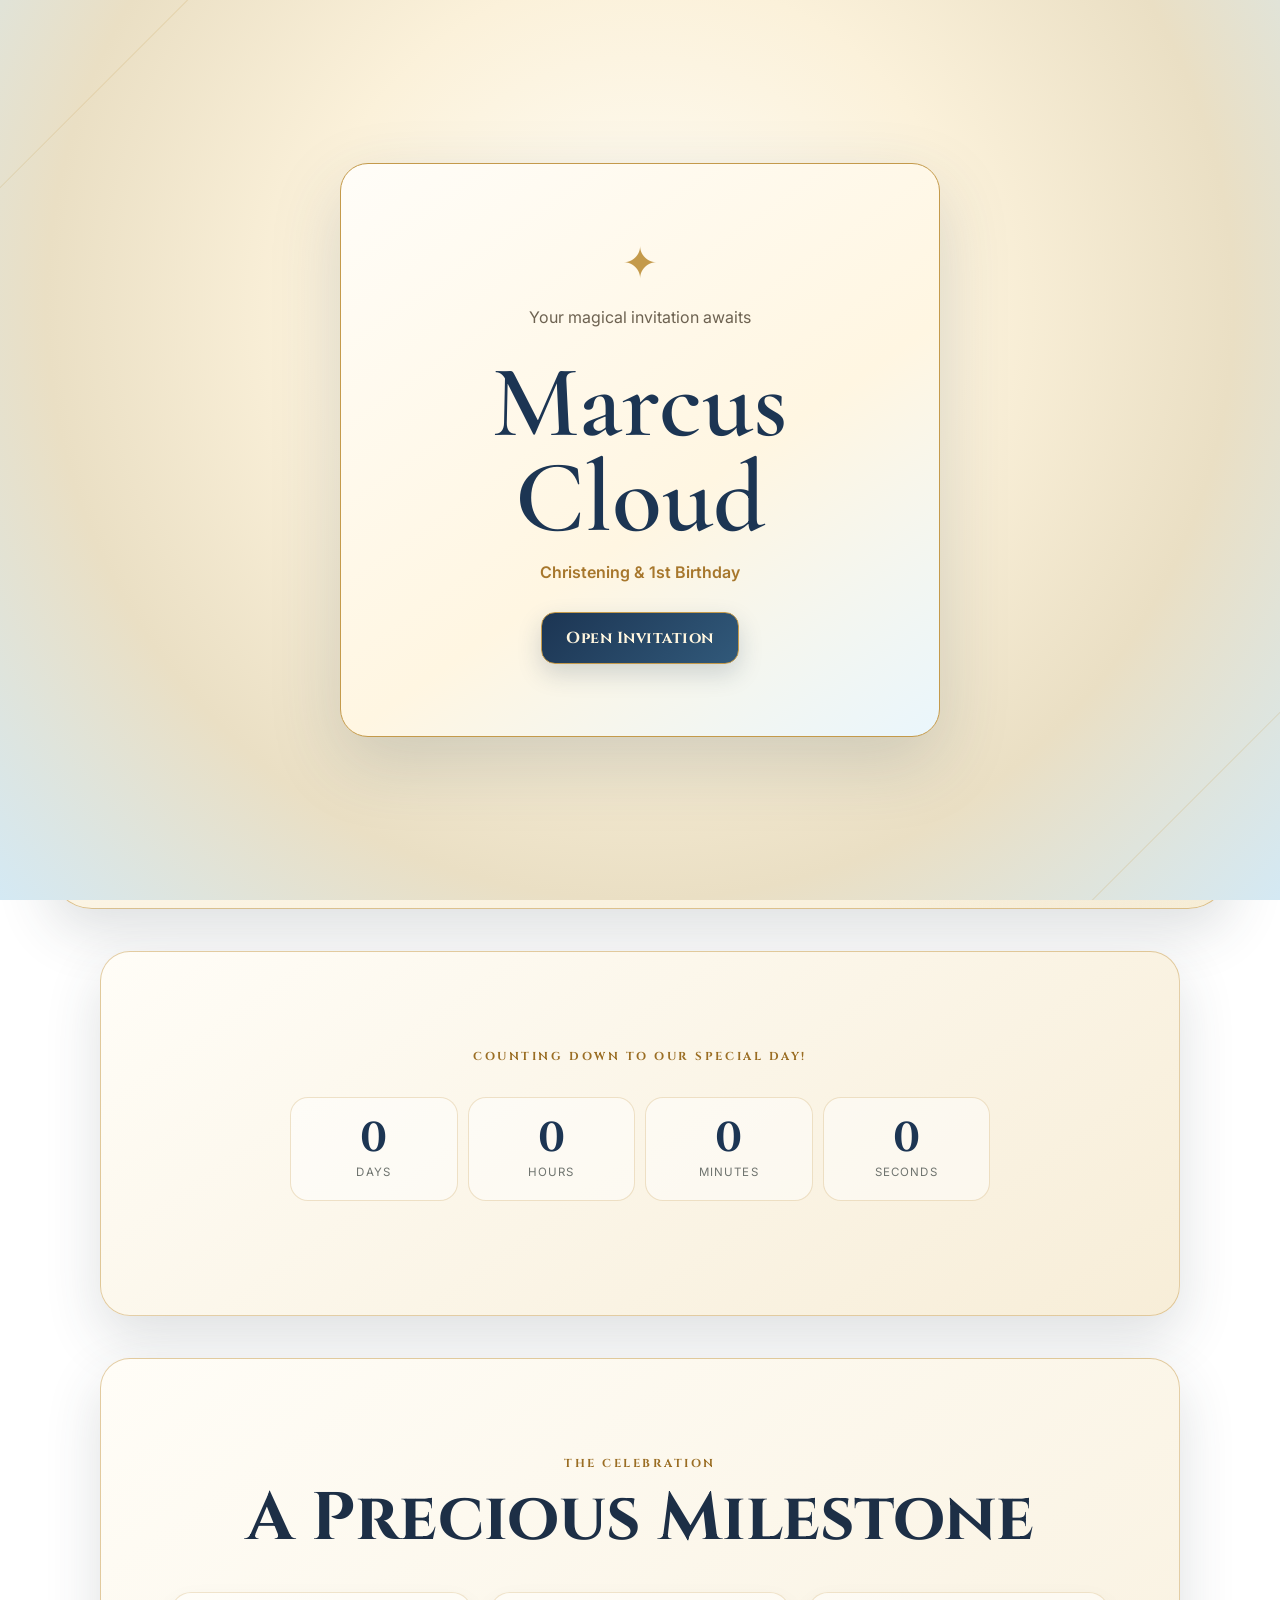
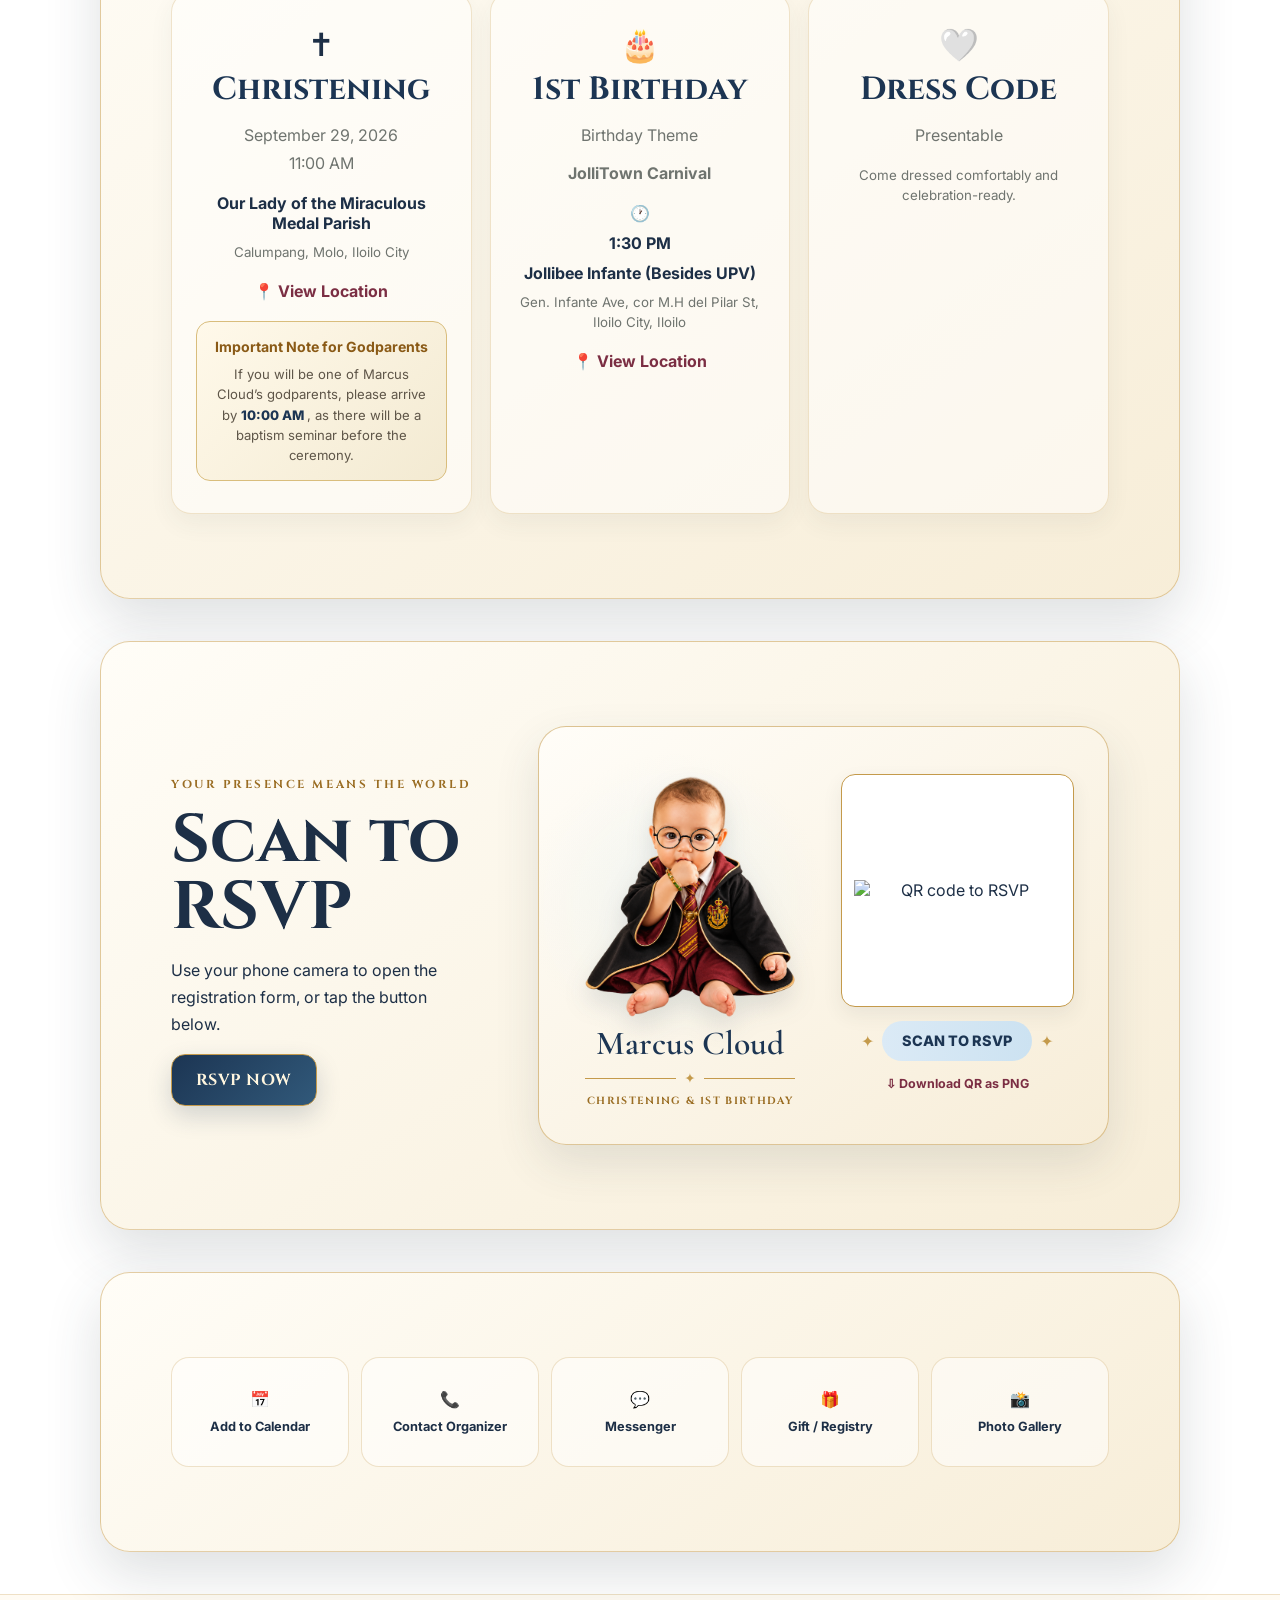
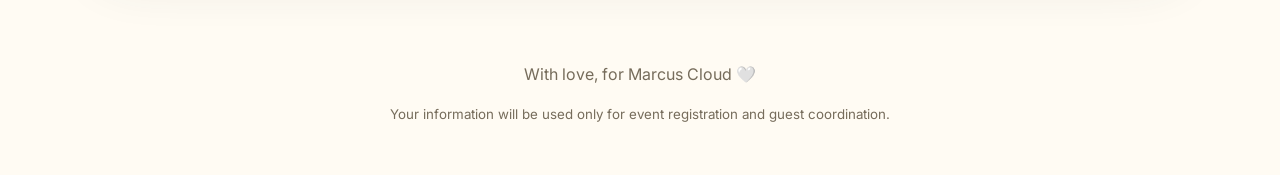
==== commit 593d873f: "index.html" ====
--- a/index.html
+++ b/index.html
@@ -1,4 +1,5 @@
 <!doctype html>
+
 <html lang="en">
 
 <head>
@@ -18,6 +19,7 @@
   <title>
     Marcus Cloud Gaitero — Christening & Birthday
   </title>
+
 
   <link
     rel="preconnect"
@@ -35,9 +37,10 @@
     rel="stylesheet"
   >
 
+
   <link
     rel="stylesheet"
-    href="styles.css?v=82"
+    href="styles.css?v=90"
   >
 
 </head>
@@ -47,7 +50,7 @@
 
 
   <!-- =====================================================
-       OPENING SCREEN
+       OPENING
   ====================================================== -->
 
   <div
@@ -86,10 +89,6 @@
   </div>
 
 
-  <!-- =====================================================
-       MAIN INVITATION
-  ====================================================== -->
-
   <main>
 
 
@@ -107,9 +106,11 @@
         ✦
       </div>
 
+
       <p class="eyebrow">
         A day of faith, love & joy
       </p>
+
 
       <h1>
         Christening &
@@ -120,16 +121,24 @@
         </em>
       </h1>
 
+
       <div class="name">
         Marcus Cloud Gaitero
       </div>
 
+
       <p class="hero-copy">
-        Please join us as we celebrate a beautiful milestone —
-        the Christening and Birthday of our beloved Marcus Cloud.
-        Your presence will make this special day even more
-        meaningful to our family.
+
+        Please join us as we celebrate a
+        beautiful milestone — the Christening
+        and 1st Birthday of our beloved
+        Marcus Cloud.
+
+        Your presence will make this special
+        day even more meaningful to our family.
+
       </p>
+
 
       <div class="date-pill">
 
@@ -186,7 +195,7 @@
 
 
     <!-- ===================================================
-         EVENT DETAILS
+         DETAILS
     ==================================================== -->
 
     <section
@@ -198,6 +207,7 @@
         The Celebration
       </p>
 
+
       <h2>
         A Precious Milestone
       </h2>
@@ -206,9 +216,7 @@
       <div class="detail-grid">
 
 
-        <!-- ===============================================
-             CHRISTENING
-        ================================================ -->
+        <!-- CHRISTENING -->
 
         <article>
 
@@ -237,12 +245,18 @@
 
 
           <strong id="churchName">
-            Our Lady of the Miraculous Medal Parish
+
+            Our Lady of the
+            Miraculous Medal Parish
+
           </strong>
 
 
           <small id="churchAddress">
-            Calumpang, Molo, Iloilo City
+
+            Calumpang, Molo,
+            Iloilo City
+
           </small>
 
 
@@ -256,8 +270,6 @@
           </a>
 
 
-          <!-- GODPARENT NOTE -->
-
           <div class="godparent-note">
 
             <strong>
@@ -265,10 +277,18 @@
             </strong>
 
             <p>
-              If you will be one of Marcus Cloud’s
-              godparents, please arrive by
-              <b>10:00 AM</b>, as there will be a
-              baptism seminar before the ceremony.
+
+              If you will be one of
+              Marcus Cloud’s godparents,
+              please arrive by
+
+              <b>
+                10:00 AM
+              </b>,
+
+              as there will be a baptism
+              seminar before the ceremony.
+
             </p>
 
           </div>
@@ -276,9 +296,7 @@
         </article>
 
 
-        <!-- ===============================================
-             1ST BIRTHDAY / RECEPTION
-        ================================================ -->
+        <!-- 1ST BIRTHDAY -->
 
         <article>
 
@@ -304,27 +322,39 @@
           </p>
 
 
-          <!--
-            The venue and address below are fallback values.
-
-            app.js automatically replaces them with the
-            latest Reception Venue and Reception Address
-            stored in your Google Sheet.
-          -->
+          <div class="birthday-time">
+
+            <span>
+              🕐
+            </span>
+
+            <strong id="birthdayTime">
+              1:30 PM
+            </strong>
+
+          </div>
+
 
           <strong id="receptionVenue">
-            Jollibee Molo
+
+            Jollibee Infante
+            (Besides UPV)
+
           </strong>
 
 
           <small id="receptionAddress">
-            Avanceña St, Molo, Iloilo City
+
+            Gen. Infante Ave,
+            cor M.H del Pilar St,
+            Iloilo City, Iloilo
+
           </small>
 
 
           <a
             id="receptionMapLink"
-            href="https://www.google.com/maps/search/?api=1&query=Jollibee+Molo+Iloilo+City"
+            href="https://www.google.com/maps/search/?api=1&query=Jollibee+Infante+Besides+UPV+Iloilo"
             target="_blank"
             rel="noopener"
           >
@@ -334,9 +364,7 @@
         </article>
 
 
-        <!-- ===============================================
-             DRESS CODE
-        ================================================ -->
+        <!-- DRESS CODE -->
 
         <article>
 
@@ -348,15 +376,15 @@
             Dress Code
           </h3>
 
-
           <p id="dressCode">
             Presentable
           </p>
 
-
           <small>
+
             Come dressed comfortably and
             celebration-ready.
+
           </small>
 
         </article>
@@ -385,8 +413,11 @@
         </h2>
 
         <p>
-          Use your phone camera to open the
-          registration form, or tap the button below.
+
+          Use your phone camera to open
+          the registration form, or tap
+          the button below.
+
         </p>
 
         <a
@@ -404,11 +435,8 @@
         <div class="qr-photo-layout">
 
 
-          <!-- =============================================
-               MARCUS PHOTO
-          ============================================== -->
-
           <div class="qr-marcus-side">
+
 
             <div
               class="qr-photo-decor"
@@ -461,7 +489,8 @@
 
 
               <span>
-                Christening &amp; 1st Birthday
+                Christening &amp;
+                1st Birthday
               </span>
 
             </div>
@@ -469,11 +498,8 @@
           </div>
 
 
-          <!-- =============================================
-               QR CODE
-          ============================================== -->
-
           <div class="qr-code-side">
+
 
             <div class="qr-code-frame">
 
@@ -487,7 +513,7 @@
 
             <div class="scan-row">
 
-              <span aria-hidden="true">
+              <span>
                 ✦
               </span>
 
@@ -495,7 +521,7 @@
                 SCAN TO RSVP
               </strong>
 
-              <span aria-hidden="true">
+              <span>
                 ✦
               </span>
 
@@ -508,11 +534,7 @@
               type="button"
             >
 
-              <span aria-hidden="true">
-                ⇩
-              </span>
-
-              Download QR as PNG
+              ⇩ Download QR as PNG
 
             </button>
 
@@ -534,8 +556,6 @@
 
       <div class="extra-grid">
 
-
-        <!-- CALENDAR -->
 
         <button
           class="extra"
@@ -552,8 +572,6 @@
         </button>
 
 
-        <!-- CONTACT -->
-
         <a
           class="extra"
           href="tel:+639647544914"
@@ -568,8 +586,6 @@
 
         </a>
 
-
-        <!-- MESSENGER -->
 
         <a
           class="extra"
@@ -587,11 +603,8 @@
         </a>
 
 
-        <!-- GIFT -->
-
         <button
           class="extra"
-          id="giftRegistryButton"
           type="button"
           onclick="openGiftModal()"
         >
@@ -605,11 +618,8 @@
         </button>
 
 
-        <!-- PHOTO GALLERY -->
-
         <button
           class="extra"
-          id="photoGalleryButton"
           type="button"
           onclick="openPhotoGallery()"
         >
@@ -639,10 +649,11 @@
       </p>
 
       <small>
-        Your information will be used only for event
-        registration and guest coordination. We will not
-        sell or share your personal information for
-        marketing purposes.
+
+        Your information will be used
+        only for event registration and
+        guest coordination.
+
       </small>
 
     </footer>
@@ -652,7 +663,7 @@
 
 
   <!-- =====================================================
-       GIFT / REGISTRY MODAL
+       GIFT MODAL
   ====================================================== -->
 
   <div
@@ -667,7 +678,6 @@
         class="modal-close"
         type="button"
         onclick="closeGiftModal()"
-        aria-label="Close gift list"
       >
         ×
       </button>
@@ -688,16 +698,12 @@
       </h2>
 
 
-      <p class="gift-intro">
-        Your presence is already the greatest gift
-        to Marcus and our family. 🤍
-      </p>
-
-
-      <p class="gift-subtitle">
-        If you would like to bless Marcus with
-        something special, here are a few gift ideas
-        we would appreciate.
+      <p>
+
+        Your presence is already the
+        greatest gift to Marcus and
+        our family. 🤍
+
       </p>
 
 
@@ -706,8 +712,6 @@
         class="gift-list"
       ></div>
 
-
-      <!-- ONLINE REGISTRY -->
 
       <div
         id="onlineRegistry"
@@ -741,9 +745,7 @@
   </div>
 
 
-  <!-- =====================================================
-       QR CODE LIBRARY
-  ====================================================== -->
+  <!-- QR LIBRARY -->
 
   <script
     src="https://cdn.jsdelivr.net/npm/qrcodejs@1.0.0/qrcode.min.js"
@@ -756,18 +758,9 @@
   ></script>
 
 
-  <!-- =====================================================
-       CONFIGURATION
-  ====================================================== -->
-
-  <script src="config.js?v=82"></script>
-
-
-  <!-- =====================================================
-       MAIN JAVASCRIPT
-  ====================================================== -->
-
-  <script src="app.js?v=82"></script>
+  <script src="config.js?v=90"></script>
+
+  <script src="app.js?v=90"></script>
 
 
 </body>
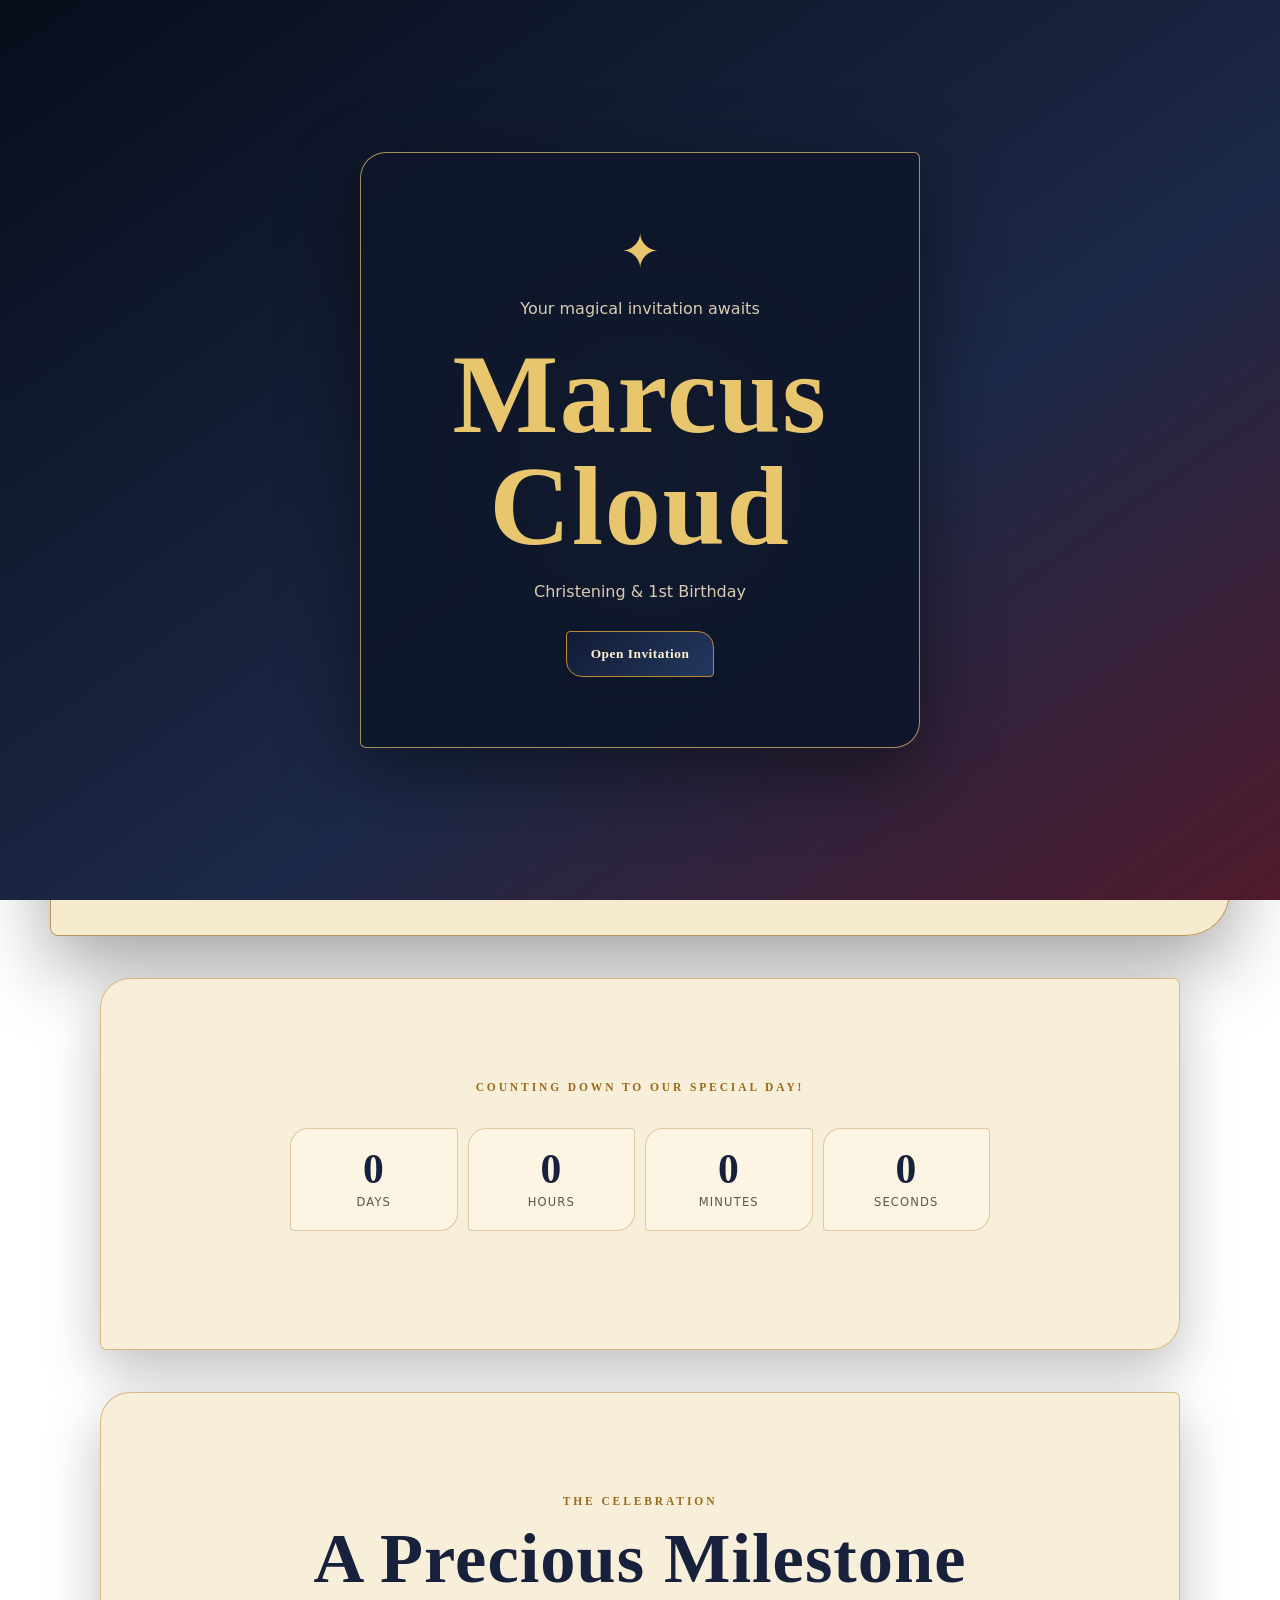
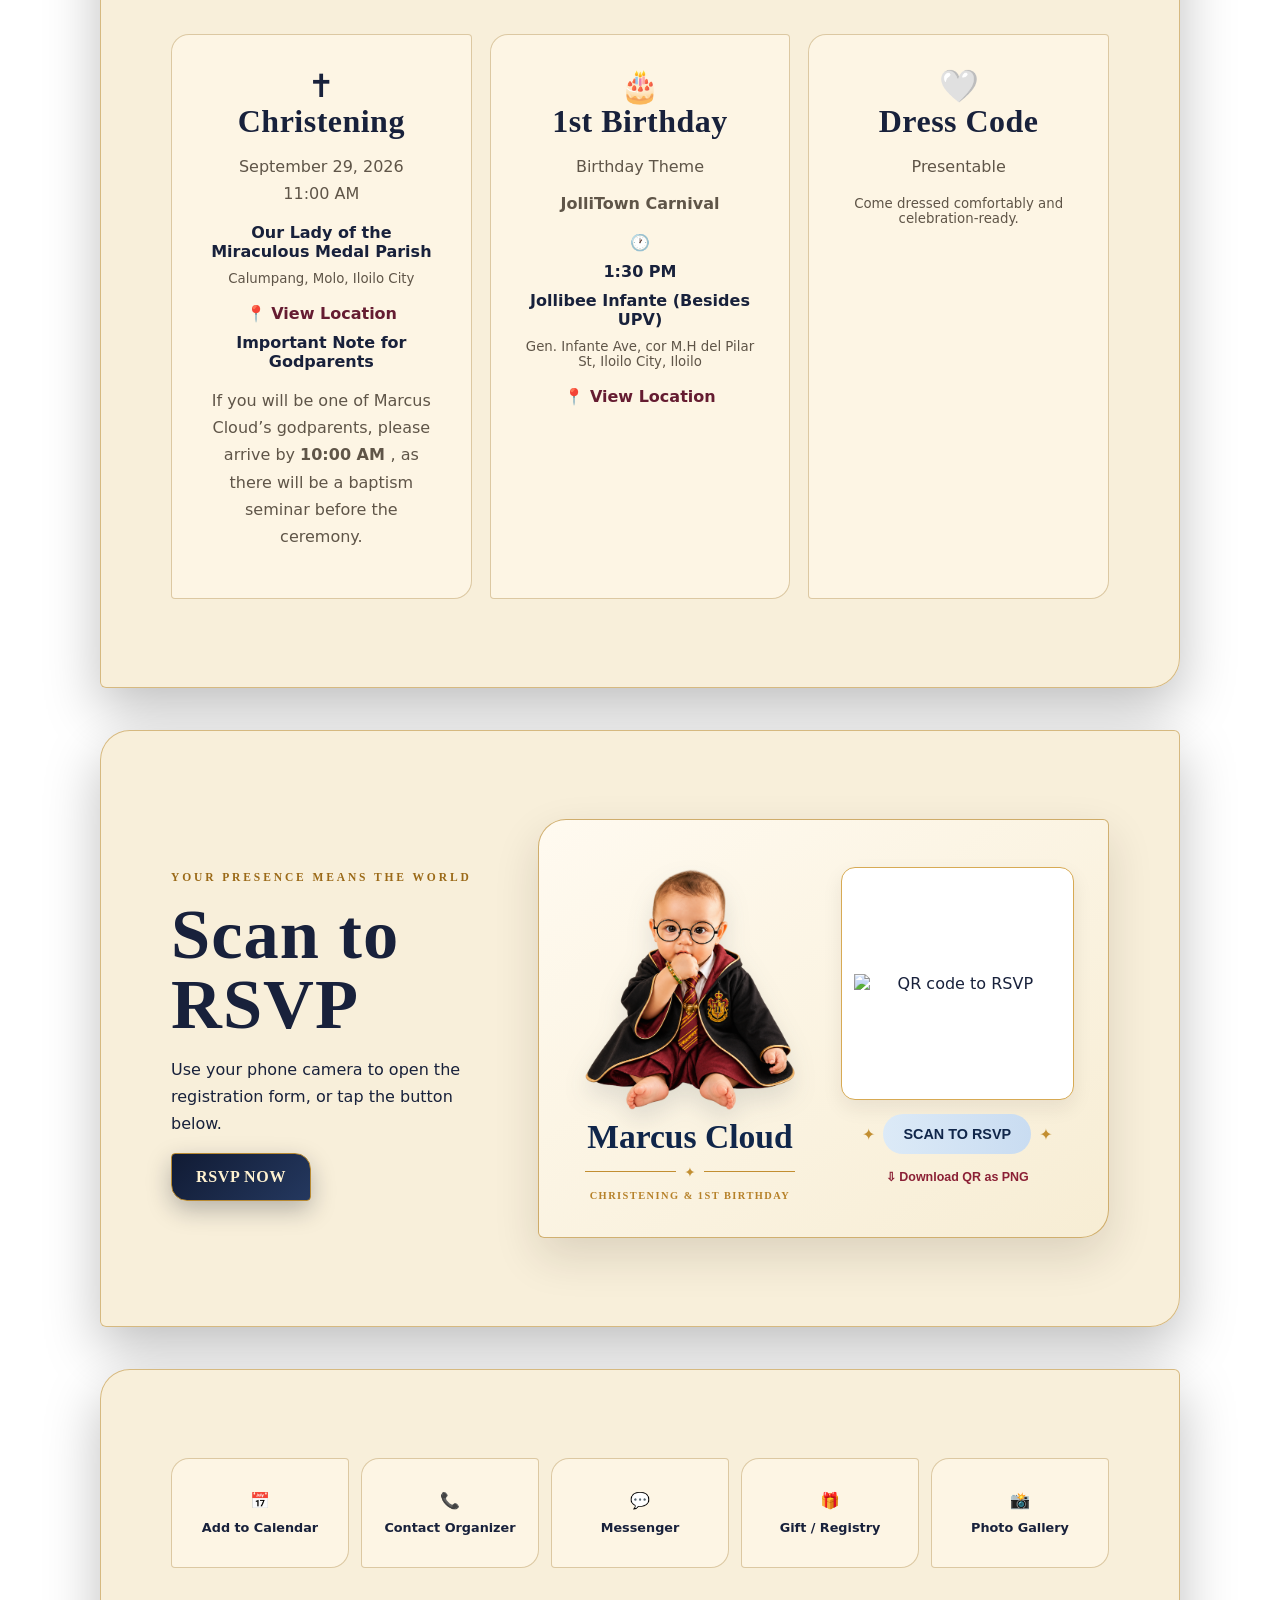
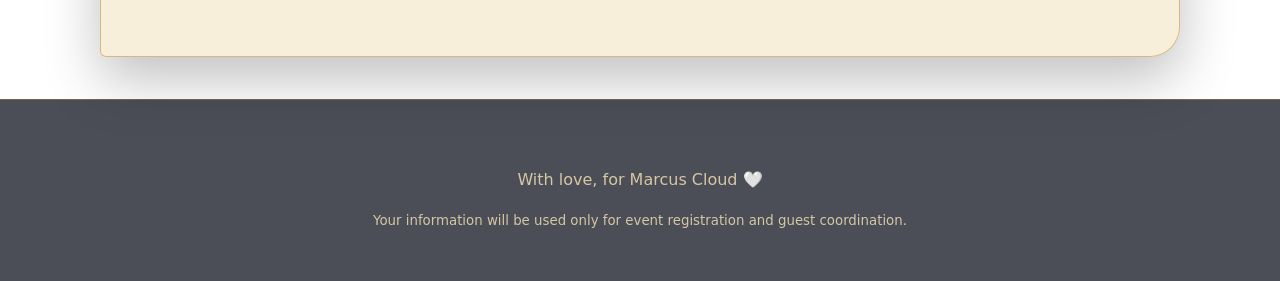
==== commit 16c77e89: "index.html" ====
--- a/index.html
+++ b/index.html
@@ -34,13 +34,13 @@
 
   <link
     href="https://fonts.googleapis.com/css2?family=Cinzel:wght@500;600;700&family=Cormorant+Garamond:wght@500;600;700&family=Inter:wght@400;500;600;700&display=swap"
-    rel="stylesheet"
+    rel=""
   >
 
 
   <link
     rel="stylesheet"
-    href="styles.css?v=90"
+    href="styles.css?v=94"
   >
 
 </head>
@@ -758,9 +758,9 @@
   ></script>
 
 
-  <script src="config.js?v=90"></script>
-
-  <script src="app.js?v=90"></script>
+  <script src="config.js?v=94"></script>
+
+  <script src="app.js?v=94"></script>
 
 
 </body>
--- a/styles.css
+++ b/styles.css
@@ -1,138 +1,100 @@
 /* =========================================================
    MARCUS CLOUD GAITERO
    CHRISTENING & 1ST BIRTHDAY
-   COMPLETE STYLESHEET
+   CLEAN MAIN STYLESHEET
 ========================================================= */
 
 
-/* =========================================================
-   1. ROOT COLORS
-========================================================= */
+/* ---------- VARIABLES / RESET ---------- */
 
 :root {
-
-  --ink: #1d2f46;
-
-  --muted: #6f746f;
-
-  --cream: #fbf4e4;
-
-  --paper: #fffdf8;
-
-  --beige: #eadfc6;
-
-  --sky: #d7eaf4;
-
-  --gold: #c49a4b;
-
-  --gold-dark: #9a6d23;
-
-  --line: #e2d3b5;
-
-  --burgundy: #7b2e43;
-
-  --navy: #1c3553;
-
-  --navy-2: #31597a;
-
-  --success: #3f7550;
-
-  --danger: #a23b3b;
-
-  --shadow-soft:
-    0 18px 45px
-    rgba(49, 62, 70, 0.12);
-
-  --shadow-card:
-    0 22px 55px
-    rgba(49, 62, 70, 0.16);
-
-}
-
-
-/* =========================================================
-   2. RESET
-========================================================= */
+  --ink: #18213b;
+  --muted: #5f5548;
+  --cream: #eee1c6;
+  --paper: #f8efd9;
+  --gold: #b8892f;
+  --line: #c9ad76;
+  --blue: #172442;
+  --burgundy: #651c31;
+  --midnight: #0c1224;
+}
 
 * {
   box-sizing: border-box;
 }
 
-
 html {
   scroll-behavior: smooth;
 }
 
-
 body {
-
   margin: 0;
+
+  background:
+    radial-gradient(
+      circle at 15% 10%,
+      rgba(209, 168, 76, .14),
+      transparent 25rem
+    ),
+    radial-gradient(
+      circle at 85% 35%,
+      rgba(101, 28, 49, .13),
+      transparent 28rem
+    ),
+    linear-gradient(
+      135deg,
+      #0a1020 0%,
+      #172442 48%,
+      #0b1121 100%
+    );
+
+  background-attachment: fixed;
 
   color: var(--ink);
 
   font-family:
     Inter,
     system-ui,
-    -apple-system,
-    BlinkMacSystemFont,
-    "Segoe UI",
     sans-serif;
-
-  background:
-
-    radial-gradient(
-      circle at 12% 8%,
-      rgba(255, 255, 255, 0.9),
-      transparent 26rem
-    ),
-
-    radial-gradient(
-      circle at 88% 35%,
-      rgba(215, 234, 244, 0.55),
-      transparent 28rem
-    ),
-
-    linear-gradient(
-      135deg,
-      #f8f1e1 0%,
-      #efe3c8 52%,
-      #d8ebf5 100%
-    );
-
-  background-attachment: fixed;
-
-}
-
+}
 
 body.modal-open {
   overflow: hidden;
 }
 
-
-img {
-  max-width: 100%;
-}
-
-
-button,
-input,
-textarea,
-select {
-  font: inherit;
-}
-
-
-a {
-  color: inherit;
-}
-
+body::before {
+  content:
+    "✦   ·   ✧      ·   ✦     ·      ✧   ·   ✦";
+
+  position: fixed;
+
+  inset: 0;
+
+  z-index: -1;
+
+  padding: 5vh 5vw;
+
+  color:
+    rgba(255, 222, 139, .28);
+
+  font-size:
+    clamp(1rem, 2vw, 2rem);
+
+  letter-spacing:
+    clamp(1rem, 5vw, 6rem);
+
+  line-height: 5;
+
+  overflow: hidden;
+
+  pointer-events: none;
+}
 
 h1,
 h2,
 h3,
 .name,
 .count-grid b {
-
   margin: 0;
 
   font-family:
@@ -142,94 +104,66 @@
 
   line-height: 1;
 
-}
-
+  letter-spacing: .015em;
+}
 
 h1 {
   font-size:
-    clamp(
-      3rem,
-      9vw,
-      6.5rem
-    );
-}
-
+    clamp(3.2rem, 11vw, 7rem);
+}
 
 h2 {
   font-size:
-    clamp(
-      2.3rem,
-      6vw,
-      4.2rem
-    );
-}
-
+    clamp(2.4rem, 7vw, 4.4rem);
+}
 
 h3 {
   font-size: 2rem;
 }
 
-
 p {
   line-height: 1.7;
 }
 
-
 .section {
-
   position: relative;
 
   width:
-    min(
-      1080px,
-      92%
-    );
+    min(1080px, 92%);
 
   margin: auto;
 
   padding:
-    84px 0;
-
-}
-
+    88px 0;
+}
 
 .eyebrow {
-
-  color:
-    var(--gold-dark);
+  color: #9b6a18;
 
   font-family:
     "Cinzel",
     serif;
 
-  font-size: 0.72rem;
+  font-size: .72rem;
 
   font-weight: 700;
 
-  letter-spacing:
-    0.22em;
-
-  text-transform:
-    uppercase;
-
-}
-
+  letter-spacing: .25em;
+
+  text-transform: uppercase;
+}
 
 .hidden {
   display: none !important;
 }
 
 
-/* =========================================================
-   3. BUTTONS
-========================================================= */
+/* ---------- BUTTONS ---------- */
 
 .btn {
-
   display: inline-flex;
 
   align-items: center;
-
   justify-content: center;
 
   padding:
@@ -239,7 +173,7 @@
     1px solid transparent;
 
   border-radius:
-    14px;
+    4px 16px 4px 16px;
 
   font-family:
     "Cinzel",
@@ -247,76 +181,56 @@
 
   font-weight: 700;
 
-  letter-spacing:
-    0.03em;
+  letter-spacing: .04em;
 
   text-decoration: none;
 
   cursor: pointer;
 
   transition:
-    transform 0.2s ease,
-    box-shadow 0.2s ease,
-    background-color 0.2s ease;
-
-}
-
+    transform .2s ease,
+    box-shadow .2s ease;
+}
 
 .btn:hover {
   transform:
     translateY(-2px);
 }
 
-
 .primary {
-
-  color:
-    #fff6df;
+  color: #fff2d0;
 
   background:
-
     linear-gradient(
       135deg,
-      var(--navy),
-      var(--navy-2)
+      #111b34,
+      #24385f
     );
 
-  border-color:
-    var(--gold);
+  border-color: #b88a32;
 
   box-shadow:
-
-    0 10px 24px
-    rgba(28, 53, 83, 0.18);
-
-}
-
+    0 9px 25px
+    rgba(12, 18, 36, .28);
+}
 
 .ghost {
-
-  color:
-    var(--ink);
+  color: #17213a;
 
   background:
-    rgba(255, 255, 255, 0.38);
-
-  border-color:
-    var(--ink);
-
-}
-
+    rgba(255, 250, 236, .45);
+
+  border-color: #17213a;
+}
 
 .full {
   width: 100%;
 }
 
 
-/* =========================================================
-   4. OPENING SCREEN
-========================================================= */
+/* ---------- OPENING ---------- */
 
 .opening {
-
   position: fixed;
 
   inset: 0;
@@ -327,343 +241,175 @@
 
   place-items: center;
 
-  padding: 22px;
-
-  overflow: hidden;
+  padding: 20px;
 
   background:
-
     radial-gradient(
-      circle at 50% 34%,
-      #fffdf6 0%,
-      #fbf1da 38%,
-      #eadfc4 68%,
-      #d4e9f4 100%
+      circle at center,
+      rgba(255, 218, 128, .18),
+      transparent 28%
+    ),
+    linear-gradient(
+      145deg,
+      #080d1b,
+      #1c2948 60%,
+      #501a2c
     );
 
   transition:
-    opacity 0.5s ease,
-    visibility 0.5s ease;
-
-}
-
-
-.opening::before,
-.opening::after {
-
-  content: "";
-
-  position: absolute;
-
-  width: 22rem;
-
-  height: 22rem;
+    opacity .5s ease,
+    visibility .5s ease;
+}
+
+.opening.closed {
+  opacity: 0;
+
+  pointer-events: none;
+}
+
+.opening-card {
+  width:
+    min(560px, 90vw);
+
+  padding:
+    clamp(34px, 7vw, 70px);
+
+  text-align: center;
+
+  color: #f7ebcf;
 
   border:
     1px solid
-    rgba(196, 154, 75, 0.22);
-
-  transform:
-    rotate(45deg);
-
-  pointer-events: none;
-
-}
-
-
-.opening::before {
-
-  top: -13rem;
-
-  left: -13rem;
-
-}
-
-
-.opening::after {
-
-  right: -13rem;
-
-  bottom: -13rem;
-
-}
-
-
-.opening.closed {
-
-  opacity: 0;
-
-  visibility: hidden;
-
-  pointer-events: none;
-
-}
-
-
-.opening-card {
-
-  position: relative;
-
+    rgba(222, 189, 111, .72);
+
+  border-radius:
+    26px 6px 26px 6px;
+
+  background:
+    linear-gradient(
+      rgba(14, 22, 42, .92),
+      rgba(14, 22, 42, .92)
+    );
+
+  box-shadow:
+    0 25px 80px
+    rgba(0, 0, 0, .48);
+}
+
+.opening-card h1 {
+  color: #e8c66e;
+}
+
+.opening-card p,
+.opening-card span {
+  color: #d9ccb2;
+}
+
+.opening-card span {
+  display: block;
+
+  margin:
+    20px 0 30px;
+}
+
+.tiny-flower {
+  color: #e7c66e;
+
+  font-size: 3rem;
+}
+
+
+/* ---------- HERO ---------- */
+
+.hero {
   width:
-    min(
-      600px,
-      92vw
-    );
-
-  padding:
-
-    clamp(
-      42px,
-      7vw,
-      72px
-    )
-
-    clamp(
-      24px,
-      5vw,
-      44px
-    );
+    min(1180px, 94%);
+
+  min-height:
+    calc(100svh - 60px);
+
+  margin:
+    30px auto;
+
+  padding-inline:
+    clamp(20px, 7vw, 90px);
+
+  display: flex;
+
+  flex-direction: column;
+
+  align-items: center;
+  justify-content: center;
+
+  overflow: hidden;
 
   text-align: center;
 
-  color:
-    var(--ink);
+  color: #272318;
 
   border:
     1px solid
-    var(--gold);
+    rgba(157, 111, 35, .7);
 
   border-radius:
-    28px;
+    44px 8px 44px 8px;
 
   background:
-
     linear-gradient(
-      145deg,
-      #fffdf8 0%,
-      #fff6e2 58%,
-      #eaf6fc 100%
+      rgba(246, 234, 205, .95),
+      rgba(246, 234, 205, .97)
     );
 
   box-shadow:
-
-    0 26px 70px
-    rgba(51, 70, 86, 0.18);
-
-}
-
-
-.opening-card p {
-  color: #6d6251;
-}
-
-
-.opening-card h1 {
-
-  margin:
-    24px 0 18px;
-
-  color:
-    var(--navy);
-
-  font-family:
-    "Cormorant Garamond",
-    serif;
-
-  font-size:
-
-    clamp(
-      4rem,
-      8vw,
-      7rem
-    );
-
-  font-weight: 600;
-
-  line-height: 0.92;
-
-}
-
-
-.opening-card > span {
-
-  display: block;
-
-  margin:
-    18px 0 30px;
-
-  color:
-    #a7772c;
-
-  font-weight: 600;
-
-}
-
-
-.tiny-flower {
-
-  color:
-    var(--gold);
-
-  font-size: 2.7rem;
-
-}
-
-
-/* =========================================================
-   5. HERO
-========================================================= */
-
-.hero {
-
-  width:
-    min(
-      1180px,
-      94%
-    );
-
-  min-height:
-    calc(
-      100svh - 60px
-    );
-
-  margin:
-    30px auto;
-
-  padding-inline:
-
-    clamp(
-      22px,
-      7vw,
-      90px
-    );
-
-  display: flex;
-
-  flex-direction: column;
-
-  align-items: center;
-
-  justify-content: center;
-
-  overflow: hidden;
-
-  text-align: center;
-
-  color: #2e332f;
-
-  border:
-
-    1px solid
-    rgba(196, 154, 75, 0.58);
-
-  border-radius:
-    42px;
-
-  background:
-
-    radial-gradient(
-      circle at 12% 18%,
-      rgba(215, 234, 244, 0.55),
-      transparent 24%
-    ),
-
-    radial-gradient(
-      circle at 88% 70%,
-      rgba(234, 223, 198, 0.68),
-      transparent 28%
-    ),
-
-    linear-gradient(
-      145deg,
-      #fffaf0,
-      #f8efd9
-    );
-
-  box-shadow:
-    var(--shadow-card);
-
-}
-
+    0 28px 80px
+    rgba(0, 0, 0, .38);
+}
 
 .hero h1 {
-
-  width: 100%;
-
-  max-width: 100%;
-
-  color:
-    var(--navy);
-
-}
-
+  color: #17213a;
+}
+
+.hero em,
+.name {
+  color: #741f35;
+}
 
 .hero em {
-
-  color:
-    var(--burgundy);
-
   font-style: normal;
-
-}
-
+}
 
 .name {
-
   margin:
     22px 0;
 
-  color:
-    var(--burgundy);
-
   font-size:
-
-    clamp(
-      2rem,
-      6vw,
-      3.8rem
-    );
-
-}
-
+    clamp(2rem, 6vw, 3.8rem);
+}
 
 .hero-copy {
-
-  max-width:
-    680px;
-
-  color:
-    #625d53;
-
-}
-
+  max-width: 670px;
+
+  color: #584f42;
+}
 
 .date-pill {
-
   margin:
     12px 0 26px;
 
   padding:
     12px 20px;
 
-  color:
-    var(--ink);
-
   border:
-    1px solid
-    var(--gold);
+    1px solid #9b6a18;
 
   border-radius:
-    999px;
+    4px 18px 4px 18px;
 
   background:
-    rgba(255, 255, 255, 0.58);
-
-}
-
+    rgba(255, 250, 233, .72);
+}
 
 .actions {
-
   display: flex;
 
   justify-content: center;
@@ -671,568 +417,302 @@
   flex-wrap: wrap;
 
   gap: 12px;
-
-}
-
+}
 
 .floral {
-
   position: absolute;
 
-  color:
-    var(--gold);
+  color: #9b6a18;
 
   font-size: 4rem;
 
-  opacity: 0.42;
+  opacity: .45;
 
   pointer-events: none;
-
-}
-
+}
 
 .floral-a {
-
   left: 5%;
-
   top: 14%;
-
-}
-
+}
 
 .floral-b {
-
   right: 5%;
-
   bottom: 14%;
-
-}
-
-
-/* =========================================================
-   6. COMMON SECTION CARDS
-========================================================= */
+}
+
+
+/* ---------- SECTION CARDS ---------- */
 
 .countdown,
 .details,
 .qr-section,
 .extras {
-
-  margin-top:
-    42px;
-
-  margin-bottom:
-    42px;
+  margin-top: 42px;
+
+  margin-bottom: 42px;
 
   padding-inline:
-
-    clamp(
-      22px,
-      6vw,
-      70px
-    );
+    clamp(22px, 6vw, 70px);
 
   border:
-
     1px solid
-    rgba(196, 154, 75, 0.46);
+    rgba(184, 137, 47, .52);
 
   border-radius:
-    30px;
+    30px 6px 30px 6px;
 
   background:
-
+    rgba(248, 239, 217, .97);
+
+  box-shadow:
+    0 22px 55px
+    rgba(0, 0, 0, .25);
+}
+
+
+/* ---------- COUNTDOWN ---------- */
+
+.countdown {
+  text-align: center;
+}
+
+.count-grid {
+  max-width: 700px;
+
+  margin:
+    30px auto;
+
+  display: grid;
+
+  grid-template-columns:
+    repeat(4, 1fr);
+
+  gap: 10px;
+}
+
+.count-grid div {
+  padding:
+    20px 8px;
+
+  border:
+    1px solid
+    rgba(157, 111, 35, .34);
+
+  border-radius:
+    18px 4px 18px 4px;
+
+  background:
+    rgba(255, 249, 232, .72);
+}
+
+.count-grid b {
+  display: block;
+
+  font-size: 2.6rem;
+}
+
+.count-grid span {
+  color: var(--muted);
+
+  font-size: .72rem;
+
+  letter-spacing: .1em;
+
+  text-transform: uppercase;
+}
+
+
+/* ---------- DETAILS ---------- */
+
+.details {
+  text-align: center;
+}
+
+.detail-grid {
+  margin-top: 40px;
+
+  display: grid;
+
+  grid-template-columns:
+    repeat(3, 1fr);
+
+  gap: 18px;
+}
+
+.detail-grid article {
+  padding: 32px;
+
+  border:
+    1px solid
+    rgba(157, 111, 35, .34);
+
+  border-radius:
+    18px 4px 18px 4px;
+
+  background:
+    rgba(255, 249, 232, .72);
+}
+
+.detail-grid article > span {
+  font-size: 2rem;
+}
+
+.detail-grid p {
+  color: var(--muted);
+}
+
+.detail-grid strong,
+.detail-grid small {
+  display: block;
+
+  margin-top: 10px;
+}
+
+.detail-grid small {
+  color: var(--muted);
+}
+
+.detail-grid a {
+  display: inline-block;
+
+  margin-top: 18px;
+
+  color: var(--burgundy);
+
+  font-weight: 700;
+
+  text-decoration: none;
+}
+
+
+/* ---------- QR SECTION ---------- */
+
+.qr-section {
+  display: grid;
+
+  grid-template-columns:
+    minmax(220px, .7fr)
+    minmax(0, 1.3fr);
+
+  align-items: center;
+
+  gap:
+    clamp(28px, 5vw, 60px);
+}
+
+.qr-copy {
+  min-width: 0;
+}
+
+.qr-card.qr-card-with-photo {
+  width: 100%;
+
+  max-width: 720px;
+
+  justify-self: end;
+
+  padding:
+    clamp(22px, 4vw, 34px);
+
+  overflow: hidden;
+
+  border:
+    1px solid
+    rgba(184, 137, 47, .65);
+
+  border-radius:
+    28px 6px 28px 6px;
+
+  background:
     linear-gradient(
       145deg,
-      rgba(255, 253, 247, 0.98),
-      rgba(247, 237, 215, 0.98)
+      #fffaf0,
+      #f7edd4
     );
 
   box-shadow:
-    var(--shadow-card);
-
-}
-
-
-/* =========================================================
-   7. COUNTDOWN
-========================================================= */
-
-.countdown {
+    0 18px 45px
+    rgba(41, 29, 12, .14);
+}
+
+.qr-photo-layout {
+  display: grid;
+
+  grid-template-columns:
+    minmax(0, 1fr)
+    minmax(0, 1fr);
+
+  align-items: center;
+
+  gap:
+    clamp(14px, 3vw, 34px);
+}
+
+
+/* Marcus */
+
+.qr-marcus-side {
+  position: relative;
+
+  min-width: 0;
+
   text-align: center;
 }
 
-
-.count-grid {
-
-  max-width:
-    700px;
-
-  margin:
-    30px auto;
-
-  display: grid;
-
-  grid-template-columns:
-    repeat(
-      4,
-      1fr
-    );
-
-  gap: 10px;
-
-}
-
-
-.count-grid div {
-
-  padding:
-    20px 8px;
-
-  border:
-
-    1px solid
-    rgba(196, 154, 75, 0.28);
-
-  border-radius:
-    18px;
-
-  background:
-    rgba(255, 255, 255, 0.48);
-
-}
-
-
-.count-grid b {
-
+.qr-marcus-image {
   display: block;
 
-  color:
-    var(--navy);
-
-  font-size:
-    2.6rem;
-
-}
-
-
-.count-grid span {
-
-  color:
-    var(--muted);
-
-  font-size:
-    0.72rem;
-
-  letter-spacing:
-    0.1em;
-
-  text-transform:
-    uppercase;
-
-}
-
-
-/* =========================================================
-   8. EVENT DETAILS
-========================================================= */
-
-.details {
-  text-align: center;
-}
-
-
-.detail-grid {
-
-  margin-top:
-    40px;
-
-  display: grid;
-
-  grid-template-columns:
-    repeat(
-      3,
-      1fr
-    );
-
-  gap: 18px;
-
-}
-
-
-.detail-grid article {
-
-  padding:
-    32px 24px;
-
-  border:
-
-    1px solid
-    rgba(196, 154, 75, 0.26);
-
-  border-radius:
-    20px;
-
-  background:
-    rgba(255, 255, 255, 0.52);
-
-  box-shadow:
-
-    0 10px 25px
-    rgba(49, 62, 70, 0.06);
-
-}
-
-
-.detail-grid article > span {
-
-  display: block;
-
-  margin-bottom:
-    10px;
-
-  font-size:
-    2rem;
-
-}
-
-
-.detail-grid h3 {
-
-  color:
-    var(--navy);
-
-}
-
-
-.detail-grid p {
-
-  color:
-    var(--muted);
-
-}
-
-
-.detail-grid strong,
-.detail-grid small {
-
-  display: block;
-
-  margin-top:
-    10px;
-
-}
-
-
-.detail-grid small {
-
-  color:
-    var(--muted);
-
-  line-height:
-    1.5;
-
-}
-
-
-.detail-grid a {
-
-  display:
-    inline-block;
-
-  margin-top:
-    18px;
-
-  color:
-    var(--burgundy);
-
-  font-weight: 700;
-
-  text-decoration: none;
-
-}
-
-
-/* =========================================================
-   9. GODPARENT SEMINAR NOTE
-========================================================= */
-
-.godparent-note {
-
-  margin-top:
-    20px;
-
-  padding:
-    14px 16px;
-
-  background:
-
-    linear-gradient(
-      135deg,
-      #fff9ea,
-      #f3ead2
-    );
-
-  border:
-    1px solid
-    #d9bd7c;
-
-  border-radius:
-    14px;
-
-  text-align: center;
-
-  line-height: 1.5;
-
-}
-
-
-.godparent-note strong {
-
-  display: block;
-
-  margin:
-    0 0 7px;
-
-  color:
-    #8a5a16;
-
-  font-size:
-    0.88rem;
-
-  font-weight: 700;
-
-}
-
-
-.godparent-note p {
-
-  margin: 0;
-
-  color:
-    #5e5548;
-
-  font-size:
-    0.82rem;
-
-  line-height:
-    1.55;
-
-}
-
-
-.godparent-note p b {
-
-  color:
-    var(--navy);
-
-  font-weight: 800;
-
-}
-
-
-/* =========================================================
-   10. QR SECTION
-========================================================= */
-
-.qr-section {
-
-  display: grid;
-
-  grid-template-columns:
-
-    minmax(
-      220px,
-      0.7fr
-    )
-
-    minmax(
-      0,
-      1.3fr
-    );
-
-  align-items: center;
-
-  gap:
-
-    clamp(
-      28px,
-      5vw,
-      60px
-    );
-
-}
-
-
-.qr-copy {
-  min-width: 0;
-}
-
-
-.qr-card.qr-card-with-photo {
-
   width: 100%;
 
-  max-width:
-    720px;
-
-  justify-self: end;
-
-  padding:
-
-    clamp(
-      22px,
-      4vw,
-      34px
-    );
-
-  overflow: hidden;
-
-  border:
-
-    1px solid
-    rgba(196, 154, 75, 0.55);
-
-  border-radius:
-    28px;
-
-  background:
-
-    radial-gradient(
-      circle at 24% 42%,
-      rgba(215, 234, 244, 0.32),
-      transparent 30%
-    ),
-
-    linear-gradient(
-      145deg,
-      #fffdf8,
-      #f7edd8
-    );
-
-  box-shadow:
-    var(--shadow-soft);
-
-}
-
-
-.qr-photo-layout {
-
-  display: grid;
-
-  grid-template-columns:
-
-    minmax(
-      0,
-      1fr
-    )
-
-    minmax(
-      0,
-      1fr
-    );
-
-  align-items: center;
-
-  gap:
-
-    clamp(
-      14px,
-      3vw,
-      34px
-    );
-
-}
-
-
-/* =========================================================
-   11. MARCUS QR PHOTO SIDE
-========================================================= */
-
-.qr-marcus-side {
-
-  position: relative;
-
-  min-width: 0;
-
-  text-align: center;
-
-}
-
-
-.qr-marcus-image {
-
-  display: block;
-
-  width: 100%;
-
-  max-width:
-    245px;
-
-  height:
-    260px;
-
-  margin:
-    0 auto;
+  max-width: 245px;
+
+  height: 260px;
+
+  margin: 0 auto;
 
   object-fit: contain;
 
   object-position:
     center bottom;
 
-  background:
-    transparent;
+  background: transparent;
 
   border: 0;
 
   filter:
-
     drop-shadow(
       0 12px 12px
-      rgba(38, 55, 70, 0.13)
+      rgba(38, 55, 70, .13)
     );
-
-}
-
+}
 
 .qr-marcus-text {
-
-  margin-top:
-    6px;
-
-}
-
+  margin-top: 6px;
+}
 
 .qr-marcus-text strong {
-
   display: block;
 
   margin: 0;
 
-  color:
-    var(--navy);
+  color: #10264a;
 
   font-family:
     "Cormorant Garamond",
     serif;
 
-  font-size:
-    2.1rem;
+  font-size: 2.1rem;
 
   font-weight: 600;
 
   line-height: 1;
-
-}
-
+}
 
 .qr-name-divider {
-
-  width:
-    210px;
-
-  max-width:
-    90%;
+  width: 210px;
+
+  max-width: 90%;
 
   margin:
     10px auto 8px;
@@ -1243,63 +723,44 @@
 
   gap: 8px;
 
-  color:
-    var(--gold);
-
-}
-
+  color: #c28e31;
+}
 
 .qr-name-divider span {
-
   height: 1px;
 
   flex: 1;
 
-  background:
-    var(--gold);
-
-}
-
+  background: #c28e31;
+}
 
 .qr-name-divider b {
-
-  font-size:
-    0.85rem;
+  font-size: .85rem;
 
   font-weight: 400;
-
-}
-
+}
 
 .qr-marcus-text > span {
-
   display: block;
 
-  color:
-    var(--gold-dark);
+  color: #b68129;
 
   font-family:
     "Cinzel",
     serif;
 
-  font-size:
-    0.65rem;
+  font-size: .65rem;
 
   font-weight: 700;
 
-  letter-spacing:
-    0.13em;
+  letter-spacing: .14em;
 
   line-height: 1.5;
 
-  text-transform:
-    uppercase;
-
-}
-
+  text-transform: uppercase;
+}
 
 .qr-photo-decor {
-
   position: absolute;
 
   inset: 0;
@@ -1307,56 +768,35 @@
   z-index: -1;
 
   pointer-events: none;
-
-}
-
+}
 
 .qr-photo-decor .spark {
-
   position: absolute;
 
-  color:
-    var(--gold);
-
-  font-size:
-    1.4rem;
-
-}
-
+  color: #c28e31;
+
+  font-size: 1.4rem;
+}
 
 .spark-a {
-
   left: 3%;
-
   top: 20%;
-
-}
-
+}
 
 .spark-b {
-
   right: 3%;
-
   top: 13%;
-
-}
-
+}
 
 .spark-c {
-
   right: 6%;
-
   bottom: 35%;
-
-}
-
-
-/* =========================================================
-   12. QR CODE SIDE
-========================================================= */
+}
+
+
+/* QR */
 
 .qr-code-side {
-
   width: 100%;
 
   min-width: 0;
@@ -1368,23 +808,15 @@
   align-items: center;
 
   text-align: center;
-
-}
-
+}
 
 .qr-code-frame {
-
   width:
-    min(
-      100%,
-      250px
-    );
-
-  aspect-ratio:
-    1 / 1;
-
-  padding:
-    12px;
+    min(100%, 250px);
+
+  aspect-ratio: 1 / 1;
+
+  padding: 12px;
 
   display: grid;
 
@@ -1392,42 +824,36 @@
 
   overflow: hidden;
 
-  background:
-    #fff;
+  background: #fff;
 
   border:
-    1px solid
-    var(--gold);
-
-  border-radius:
-    14px;
+    1px solid #d7aa54;
+
+  border-radius: 14px;
 
   box-shadow:
-
     0 8px 20px
-    rgba(49, 62, 70, 0.08);
-
-}
-
+    rgba(38, 31, 21, .08);
+}
 
 #qrcode {
-
   width: 100%;
 
   height: 100%;
 
-  display: grid !important;
-
-  place-items:
-    center !important;
-
-  overflow: hidden;
-
-}
-
+  display: grid;
+
+  place-items: center;
+}
+
+/*
+  Important:
+  app.js removes the duplicate QRCode.js image when
+  a canvas exists. These rules simply scale whichever
+  single QR element remains.
+*/
 
 #qrcode canvas {
-
   display: block !important;
 
   width: 100% !important;
@@ -1438,25 +864,16 @@
 
   max-height: 100% !important;
 
-  margin:
-    0 auto !important;
-
-}
-
-
-/* Hide QRCode.js duplicate image */
-
+  margin: 0 auto !important;
+}
+
+/* QRCode.js may create an extra <img>. app.js removes it,
+   but this CSS also hides it as a safety fallback. */
 #qrcode > img:not(.qr-fallback-image) {
-
   display: none !important;
-
-}
-
-
-/* Show only fallback image if needed */
+}
 
 #qrcode > img.qr-fallback-image {
-
   display: block !important;
 
   width: 100% !important;
@@ -1465,1095 +882,299 @@
 
   max-width: 100% !important;
 
-  margin:
-    0 auto !important;
-
-}
-
+  margin: 0 auto !important;
+}
 
 .scan-row {
-
   width:
-
-    min(
-      100%,
-      250px
-    );
-
-  margin-top:
-    14px;
+    min(100%, 250px);
+
+  margin-top: 14px;
 
   display: flex;
 
   align-items: center;
-
   justify-content: center;
 
   gap: 8px;
 
-  color:
-    var(--gold);
-
-}
-
+  color: #c28e31;
+}
 
 .scan-title {
-
   display: inline-flex;
 
   align-items: center;
-
   justify-content: center;
 
-  min-height:
-    40px;
+  min-height: 40px;
 
   margin: 0;
 
   padding:
     8px 20px;
 
-  border-radius:
-    999px;
+  border-radius: 999px;
 
   background:
-
     linear-gradient(
       90deg,
-      #dbeaf6,
-      #cce2f1
+      #dceaf7,
+      #c9dcf1
     );
 
-  color:
-    var(--navy);
+  color: #10264a;
 
   font-family:
     Inter,
     sans-serif;
 
-  font-size:
-    0.9rem;
+  font-size: .9rem;
 
   font-weight: 800;
 
   white-space: nowrap;
-
-}
-
+}
 
 .text-btn {
-
   border: 0;
 
   background: none;
 
   cursor: pointer;
-
-}
-
+}
 
 .qr-download {
-
-  margin-top:
-    9px;
-
-  padding:
-    6px;
+  margin-top: 9px;
+
+  padding: 6px;
 
   display: inline-flex;
 
   align-items: center;
-
   justify-content: center;
 
   gap: 5px;
 
-  color:
-    var(--burgundy);
+  color: #8b2035;
 
   font-family:
     Inter,
     sans-serif;
 
-  font-size:
-    0.78rem;
+  font-size: .78rem;
 
   font-weight: 700;
-
-}
-
-
-/* =========================================================
-   13. EXTRA BUTTONS
-========================================================= */
+}
+
+
+/* ---------- EXTRA BUTTONS ---------- */
 
 .extra-grid {
-
   display: grid;
 
   grid-template-columns:
-    repeat(
-      5,
-      1fr
-    );
+    repeat(5, 1fr);
 
   gap: 12px;
-
-}
-
+}
 
 .extra {
-
-  min-height:
-    110px;
-
-  padding:
-    18px;
+  min-height: 110px;
+
+  padding: 18px;
 
   display: flex;
 
   flex-direction: column;
 
   align-items: center;
-
   justify-content: center;
 
   gap: 10px;
 
-  color:
-    var(--ink);
+  color: var(--ink);
 
   border:
-
     1px solid
-    rgba(196, 154, 75, 0.28);
+    rgba(157, 111, 35, .34);
 
   border-radius:
-    18px;
+    18px 4px 18px 4px;
 
   background:
-    rgba(255, 255, 255, 0.52);
+    rgba(255, 249, 232, .72);
 
   font: inherit;
 
   text-decoration: none;
 
   cursor: pointer;
-
-  transition:
-
-    transform 0.2s ease,
-
-    box-shadow 0.2s ease;
-
-}
-
-
-.extra:hover {
-
-  transform:
-    translateY(-3px);
-
-  box-shadow:
-
-    0 10px 26px
-    rgba(49, 62, 70, 0.08);
-
-}
-
+}
 
 .extra span {
-
-  font-size:
-    0.8rem;
+  font-size: .8rem;
 
   font-weight: 700;
-
-}
-
-
-/* =========================================================
-   14. FOOTER
-========================================================= */
+}
+
+
+/* ---------- FOOTER ---------- */
 
 footer {
-
   padding:
     50px 20px;
 
   text-align: center;
 
-  color:
-    #766c5b;
+  color: #d6c6a4;
 
   background:
-    rgba(255, 249, 236, 0.62);
+    rgba(6, 10, 22, .72);
 
   border-top:
-
     1px solid
-    rgba(196, 154, 75, 0.28);
-
-}
-
+    rgba(184, 137, 47, .42);
+}
 
 footer small {
-
   display: block;
 
-  max-width:
-    680px;
+  max-width: 680px;
 
   margin: auto;
 
   line-height: 1.6;
-
-}
-
-
-/* =========================================================
-   15. RSVP PAGE
-========================================================= */
-
-.form-shell {
+}
+
+
+/* ---------- GIFT MODAL ---------- */
+
+.modal-overlay {
+  position: fixed;
+
+  inset: 0;
+
+  z-index: 9999;
+
+  padding: 20px;
+
+  display: flex;
+
+  align-items: center;
+  justify-content: center;
+
+  background:
+    rgba(8, 13, 27, .7);
+
+  backdrop-filter:
+    blur(6px);
+}
+
+.gift-modal-content {
+  position: relative;
 
   width:
-    min(
-      760px,
-      92%
-    );
-
-  margin:
-    0 auto;
+    min(100%, 430px);
+
+  max-height: 90vh;
+
+  overflow-y: auto;
 
   padding:
-    70px 0;
-
-}
-
-
-.form-shell .back,
-.back {
-
-  display: inline-block;
-
-  margin-bottom:
-    18px;
-
-  color:
-    var(--gold-dark);
-
-  font-weight: 700;
-
-  text-decoration: none;
-
-}
-
-
-.form-shell .eyebrow {
-
-  margin-bottom:
-    10px;
-
-}
-
-
-.form-shell > h1 {
-
-  margin-bottom:
-    14px;
-
-  color:
-    var(--navy);
-
-  font-size:
-
-    clamp(
-      3rem,
-      9vw,
-      5.5rem
-    );
-
-}
-
-
-.form-shell > p {
-
-  margin-bottom:
-    30px;
-
-  color:
-    #6a655b;
-
-}
-
-
-.rsvp-form {
-
-  width: 100%;
-
-  margin-top:
-    28px;
-
-  padding:
-
-    clamp(
-      22px,
-      5vw,
-      42px
-    );
-
-  color:
-    var(--ink);
-
-  border:
-
-    1px solid
-    rgba(196, 154, 75, 0.48);
-
-  border-radius:
-    24px;
-
-  background:
-
-    linear-gradient(
-      145deg,
-      #fffdf8,
-      #f8efd9
-    );
-
-  box-shadow:
-    var(--shadow-card);
-
-}
-
-
-.rsvp-form > label {
-
-  display: block;
-
-  margin-bottom:
-    18px;
-
-  color:
-    var(--ink);
-
-  font-weight: 700;
-
-}
-
-
-.rsvp-form input,
-.rsvp-form textarea,
-.rsvp-form select {
-
-  width: 100%;
-
-  margin-top:
-    8px;
-
-  padding:
-    14px 15px;
-
-  color:
-    var(--ink);
+    40px 28px 30px;
+
+  text-align: center;
 
   border:
     1px solid
-    var(--line);
+    rgba(184, 137, 47, .5);
 
   border-radius:
-    12px;
-
-  background:
-    #fff;
-
-  outline: none;
-
-}
-
-
-.rsvp-form input:focus,
-.rsvp-form textarea:focus,
-.rsvp-form select:focus {
-
-  border-color:
-    var(--gold);
+    28px 6px 28px 6px;
+
+  background: #fffaf0;
 
   box-shadow:
-
-    0 0 0 3px
-    rgba(196, 154, 75, 0.14);
-
-}
-
-
-.rsvp-form textarea {
-
-  min-height:
-    110px;
-
-  resize: vertical;
-
-}
-
-
-.rsvp-form fieldset {
-
+    0 25px 70px
+    rgba(0, 0, 0, .3);
+}
+
+.modal-close {
+  position: absolute;
+
+  top: 14px;
+  right: 18px;
+
+  width: 36px;
+  height: 36px;
+
+  display: grid;
+
+  place-items: center;
+
+  border: 0;
+
+  border-radius: 50%;
+
+  background: transparent;
+
+  color: var(--ink);
+
+  font-size: 28px;
+
+  cursor: pointer;
+}
+
+.gift-icon {
+  width: 70px;
+  height: 70px;
+
+  margin:
+    0 auto 18px;
+
+  display: grid;
+
+  place-items: center;
+
+  border-radius: 50%;
+
+  background: #f7ead7;
+
+  font-size: 34px;
+}
+
+.gift-list {
   margin:
     22px 0;
 
-  padding:
-    18px;
+  display: grid;
+
+  gap: 10px;
+
+  text-align: left;
+}
+
+.gift-item {
+  padding: 14px;
+
+  display: flex;
+
+  align-items: center;
+
+  gap: 14px;
 
   border:
-    1px solid
-    var(--line);
-
-  border-radius:
-    14px;
-
-  background:
-    rgba(255, 255, 255, 0.44);
-
-}
-
-
-.rsvp-form legend {
-
-  padding:
-    0 8px;
-
-  color:
-    var(--ink);
-
-  font-weight: 700;
-
-}
-
-
-.choice {
-
-  display:
-    flex !important;
-
-  align-items: center;
-
-  gap: 10px;
-
-  margin:
-    10px 0;
-
-  color:
-    var(--ink);
-
-  font-weight:
-    500 !important;
-
-}
-
-
-.choice input {
-
-  width:
-    auto !important;
-
-  margin:
-    0 !important;
-
-  accent-color:
-    var(--burgundy);
-
-}
-
-
-.privacy {
-
-  margin:
-    18px 0;
-
-  padding:
-    14px 16px;
-
-  border-radius:
-    12px;
-
-  background:
-
-    linear-gradient(
-      135deg,
-      #f7ecd8,
-      #eaf5fb
-    );
-
-  color:
-    #665f55;
-
-  font-size:
-    0.82rem;
-
-  line-height:
-    1.6;
-
-}
-
-
-#submitBtn {
-
-  width: 100%;
-
-  margin-top:
-    8px;
-
-  padding:
-    15px 22px;
-
-  color:
-    #fff6df;
-
-  border:
-    1px solid
-    var(--gold);
-
-  border-radius:
-    14px;
-
-  background:
-
-    linear-gradient(
-      135deg,
-      var(--navy),
-      var(--navy-2)
-    );
-
-  font-family:
-    "Cinzel",
-    serif;
-
-  font-size:
-    1rem;
-
-  font-weight: 700;
-
-  cursor: pointer;
-
-}
-
-
-#submitBtn:disabled {
-
-  opacity:
-    0.65;
-
-  cursor:
-    not-allowed;
-
-}
-
-
-.status {
-
-  min-height:
-    1.5em;
-
-  margin-top:
-    12px;
-
-  font-size:
-    0.9rem;
-
-}
-
-
-.status.error,
-.error {
-
-  color:
-    var(--danger);
-
-}
-
-
-.status.success {
-
-  color:
-    var(--success);
-
-}
-
-
-/* =========================================================
-   16. RSVP CONFIRMATION
-========================================================= */
-
-.confirmation {
-
-  margin-top:
-    30px;
-
-  padding:
-    35px 25px;
-
-  text-align: center;
-
-  border:
-
-    1px solid
-    rgba(196, 154, 75, 0.48);
-
-  border-radius:
-    24px;
-
-  background:
-
-    linear-gradient(
-      145deg,
-      #fffdf8,
-      #f8efd9
-    );
-
-  box-shadow:
-    var(--shadow-card);
-
-}
-
-
-.confirmation h2 {
-
-  margin:
-    10px 0 16px;
-
-  color:
-    var(--navy);
-
-  font-size:
-
-    clamp(
-      2rem,
-      6vw,
-      3.4rem
-    );
-
-}
-
-
-.confirmation p {
-
-  color:
-    #645f55;
-
-}
-
-
-.success-icon {
-
-  width:
-    58px;
-
-  height:
-    58px;
-
-  margin:
-    0 auto 18px;
-
-  display: grid;
-
-  place-items: center;
-
-  border-radius:
-    50%;
-
-  background:
-    #e4f0e5;
-
-  color:
-    var(--success);
-
-  font-size:
-    1.7rem;
-
-}
-
-
-.event-summary {
-
-  margin:
-    24px 0;
-
-  padding:
-    18px;
-
-  display: grid;
-
-  gap: 6px;
-
-  border-radius:
-    16px;
-
-  background:
-
-    linear-gradient(
-      135deg,
-      #f7ecd8,
-      #eaf5fb
-    );
-
-  color:
-    var(--ink);
-
-}
-
-
-.godparent-thanks {
-
-  margin-top:
-    18px;
-
-  padding:
-    15px;
-
-  border-radius:
-    14px;
-
-  background:
-    #fff2ef;
-
-  color:
-    var(--burgundy);
-
-}
-
-
-/* =========================================================
-   17. BABY PORTRAIT
-========================================================= */
-
-.baby-portrait-wrap {
-
-  position: relative;
-
-  width:
-    230px;
-
-  margin:
-    0 auto 28px;
-
-  text-align: center;
-
-}
-
-
-.baby-portrait {
-
-  position: relative;
-
-  width:
-    200px;
-
-  height:
-    200px;
-
-  margin:
-    0 auto;
-
-  padding:
-    7px;
-
-  border-radius:
-    50%;
-
-  background:
-
-    linear-gradient(
-      135deg,
-      #f4dba8,
-      #ffffff,
-      #dcecf2
-    );
-
-  box-shadow:
-
-    0 14px 40px
-    rgba(38, 55, 70, 0.15);
-
-}
-
-
-.baby-portrait img {
-
-  display: block;
-
-  width: 100%;
-
-  height: 100%;
-
-  object-fit: cover;
-
-  object-position: center;
-
-  border-radius:
-    50%;
-
-}
-
-
-.baby-portrait-name {
-
-  position: relative;
-
-  z-index: 5;
-
-  display:
-    inline-block;
-
-  margin-top:
-    -14px;
-
-  padding:
-    7px 22px;
-
-  color:
-    var(--ink);
-
-  border:
-    1px solid
-    var(--line);
-
-  border-radius:
-    999px;
-
-  background:
-    var(--paper);
-
-  font-family:
-    "Cormorant Garamond",
-    serif;
-
-  font-size:
-    19px;
-
-  font-weight: 700;
-
-  box-shadow:
-
-    0 5px 15px
-    rgba(38, 55, 70, 0.10);
-
-}
-
-
-/* =========================================================
-   18. GIFT MODAL
-========================================================= */
-
-.modal-overlay {
-
-  position: fixed;
-
-  inset: 0;
-
-  z-index:
-    9999;
-
-  padding:
-    20px;
-
-  display: flex;
-
-  align-items: center;
-
-  justify-content: center;
-
-  background:
-    rgba(36, 52, 66, 0.48);
-
-  backdrop-filter:
-    blur(6px);
-
-  -webkit-backdrop-filter:
-    blur(6px);
-
-}
-
-
-.modal-overlay.hidden {
-
-  display:
-    none !important;
-
-}
-
-
-.gift-modal-content {
-
-  position: relative;
-
-  width:
-
-    min(
-      100%,
-      430px
-    );
-
-  max-height:
-    90vh;
-
-  overflow-y:
-    auto;
-
-  padding:
-    40px 28px 30px;
-
-  text-align: center;
-
-  border:
-
-    1px solid
-    rgba(196, 154, 75, 0.42);
-
-  border-radius:
-    28px;
-
-  background:
-
-    linear-gradient(
-      145deg,
-      #fffdf8,
-      #f8efd9
-    );
-
-  box-shadow:
-
-    0 25px 70px
-    rgba(49, 62, 70, 0.22);
-
-}
-
-
-.modal-close {
-
-  position: absolute;
-
-  top:
-    14px;
-
-  right:
-    18px;
-
-  width:
-    36px;
-
-  height:
-    36px;
-
-  display: grid;
-
-  place-items: center;
-
-  border: 0;
-
-  border-radius:
-    50%;
-
-  background:
-    transparent;
-
-  color:
-    var(--ink);
-
-  font-size:
-    28px;
-
-  cursor: pointer;
-
-}
-
-
-.modal-close:hover {
-
-  background:
-    #f4eee5;
-
-}
-
-
-.gift-icon {
-
-  width:
-    70px;
-
-  height:
-    70px;
-
-  margin:
-    0 auto 18px;
-
-  display: grid;
-
-  place-items: center;
-
-  border-radius:
-    50%;
-
-  background:
-
-    linear-gradient(
-      135deg,
-      #f7ead7,
-      #e6f3fa
-    );
-
-  font-size:
-    34px;
-
-}
-
-
-.gift-list {
-
-  margin:
-    22px 0;
-
-  display: grid;
-
-  gap: 10px;
-
-  text-align: left;
-
-}
-
-
-.gift-item {
-
-  padding:
-    14px;
-
-  display: flex;
-
-  align-items: center;
-
-  gap: 14px;
-
-  border:
-    1px solid
-    var(--line);
-
-  border-radius:
-    14px;
-
-  background:
-    rgba(255, 255, 255, 0.52);
-
-}
-
+    1px solid #eadfce;
+
+  border-radius: 14px;
+
+  background: #fffaf3;
+}
 
 .gift-item-icon {
-
-  width:
-    44px;
-
-  height:
-    44px;
+  width: 44px;
+  height: 44px;
 
   flex:
     0 0 44px;
@@ -2562,637 +1183,584 @@
 
   place-items: center;
 
-  border-radius:
-    50%;
-
-  background:
-
-    linear-gradient(
-      135deg,
-      #f7ead7,
-      #e6f3fa
-    );
-
-  font-size:
-    21px;
-
-}
-
+  border-radius: 50%;
+
+  background: #f7ead7;
+
+  font-size: 21px;
+}
 
 .gift-item-info {
-
   display: flex;
 
   flex-direction: column;
 
   gap: 3px;
-
-}
-
-
-.gift-item-info strong {
-
-  font-size:
-    15px;
-
-}
-
+}
 
 .gift-item-info span {
-
-  color:
-    #6b665d;
-
-  font-size:
-    13px;
+  color: var(--muted);
+
+  font-size: 13px;
 
   line-height: 1.4;
-
-}
-
+}
 
 .online-registry {
-
   margin:
     18px 0 12px;
-
-}
-
+}
 
 /* =========================================================
-   19. TABLET
+   TABLET — CLEAN RESPONSIVE RULES
 ========================================================= */
 
-@media (
-  max-width:
-    760px
-) {
-
+@media (max-width: 900px) {
 
   .section {
-
-    padding:
-      65px 0;
-
-  }
-
+    width: calc(100% - 28px);
+  }
+
+  .detail-grid {
+    grid-template-columns: 1fr 1fr;
+  }
+
+  .detail-grid article:last-child {
+    grid-column: 1 / -1;
+  }
+
+  .extra-grid {
+    grid-template-columns:
+      repeat(3, minmax(0, 1fr));
+  }
+}
+
+
+/* =========================================================
+   MOBILE
+========================================================= */
+
+@media (max-width: 760px) {
+
+  html,
+  body {
+    overflow-x: hidden;
+  }
+
+  body {
+    background-attachment: scroll;
+  }
+
+  .section {
+    width: calc(100% - 20px);
+
+    margin: 14px auto;
+
+    padding: 42px 18px;
+
+    border-radius: 24px 5px 24px 5px;
+  }
+
+
+  /* ---------- HERO ---------- */
 
   .hero {
-
-    width:
-      calc(
-        100% - 24px
-      );
-
-    min-height:
-      calc(
-        100svh - 24px
-      );
-
-    margin:
-      12px auto;
-
-    border-radius:
-      28px;
-
-  }
-
-
-  .countdown,
-  .details,
-  .qr-section,
-  .extras {
-
-    width:
-      calc(
-        100% - 24px
-      );
-
-    border-radius:
-      24px;
-
-  }
-
+    min-height: auto;
+
+    margin: 10px auto;
+
+    padding-top: 56px;
+
+    padding-bottom: 56px;
+
+    overflow: hidden;
+  }
+
+  .hero h1 {
+    width: 100%;
+
+    max-width: 100%;
+
+    padding: 0 2px;
+
+    font-size:
+      clamp(2.25rem, 10.8vw, 3.7rem);
+
+    line-height: 1.06;
+
+    letter-spacing: -0.02em;
+
+    overflow-wrap: normal;
+
+    word-break: normal;
+  }
+
+  .hero em {
+    display: inline;
+  }
+
+  .name {
+    margin: 18px 0;
+
+    font-size:
+      clamp(1.9rem, 8vw, 2.75rem);
+
+    line-height: 1.1;
+  }
+
+  .hero-copy {
+    width: 100%;
+
+    max-width: 560px;
+
+    margin-left: auto;
+
+    margin-right: auto;
+
+    font-size: 1rem;
+
+    line-height: 1.68;
+  }
+
+  .date-pill {
+    width: min(100%, 360px);
+
+    font-size: 0.9rem;
+  }
+
+  .actions {
+    width: 100%;
+  }
+
+
+  /* ---------- COUNTDOWN ---------- */
+
+  .count-grid {
+    grid-template-columns:
+      repeat(2, minmax(0, 1fr));
+
+    gap: 10px;
+
+    margin-top: 22px;
+  }
+
+  .count-grid div {
+    padding: 18px 8px;
+  }
+
+  .count-grid b {
+    font-size: 2rem;
+  }
+
+  .count-grid span {
+    font-size: 0.68rem;
+  }
+
+
+  /* ---------- DETAILS ---------- */
 
   .detail-grid {
-
+    grid-template-columns: 1fr;
+
+    gap: 14px;
+
+    margin-top: 26px;
+  }
+
+  .detail-grid article,
+  .detail-grid article:last-child {
+    grid-column: auto;
+  }
+
+  .detail-grid article {
+    padding: 24px 18px;
+  }
+
+  .detail-grid article > span {
+    font-size: 1.7rem;
+  }
+
+  .detail-grid h3 {
+    font-size: 1.55rem;
+  }
+
+  .detail-grid p {
+    font-size: 0.95rem;
+  }
+
+  .detail-grid strong {
+    font-size: 0.92rem;
+  }
+
+  .detail-grid small {
+    font-size: 0.82rem;
+  }
+
+  .detail-grid a {
+    font-size: 0.84rem;
+  }
+
+
+  /* ---------- QR SECTION ---------- */
+
+  .qr-section {
+    grid-template-columns: 1fr;
+
+    gap: 26px;
+  }
+
+  .qr-copy {
+    text-align: center;
+  }
+
+  .qr-copy p {
+    max-width: 520px;
+
+    margin-left: auto;
+
+    margin-right: auto;
+  }
+
+  .qr-card.qr-card-with-photo {
+    width: 100%;
+
+    max-width: 590px;
+
+    justify-self: center;
+
+    padding: 18px 12px;
+  }
+
+  .qr-photo-layout {
     grid-template-columns:
-      1fr;
-
-  }
-
-
-  .count-grid {
-
-    grid-template-columns:
-      repeat(
-        2,
-        1fr
-      );
-
-  }
-
-
-  .qr-section {
-
-    grid-template-columns:
-      1fr;
-
-    gap:
-      30px;
-
-  }
-
-
-  .qr-copy {
-
-    text-align:
-      center;
-
-  }
-
-
-  .qr-card.qr-card-with-photo {
-
-    justify-self:
-      center;
-
-    max-width:
-      620px;
-
-  }
-
+      minmax(0, 1fr)
+      minmax(0, 1fr);
+
+    gap: 12px;
+  }
 
   .qr-marcus-image {
-
-    max-width:
-      190px;
-
-    height:
-      210px;
-
-  }
-
+    max-width: 175px;
+
+    height: 190px;
+  }
 
   .qr-marcus-text strong {
-
-    font-size:
-      1.55rem;
-
-  }
-
+    font-size: 1.4rem;
+  }
 
   .qr-marcus-text > span {
-
-    font-size:
-      0.52rem;
-
-  }
-
+    font-size: 0.48rem;
+
+    letter-spacing: 0.08em;
+  }
 
   .qr-code-frame {
-
-    width:
-
-      min(
-        100%,
-        205px
-      );
-
-    padding:
-      9px;
-
-  }
-
-
-  .scan-row {
-
-    width:
-
-      min(
-        100%,
-        205px
-      );
-
-  }
-
-
-  .scan-title {
-
-    min-height:
-      34px;
-
-    padding:
-      7px 12px;
-
-    font-size:
-      0.72rem;
-
-  }
-
-
-  .extra-grid {
-
-    grid-template-columns:
-      repeat(
-        2,
-        1fr
-      );
-
-  }
-
-}
-
-
-/* =========================================================
-   20. MOBILE
-========================================================= */
-
-@media (
-  max-width:
-    600px
-) {
-
-
-  .opening {
-
-    padding:
-      16px;
-
-  }
-
-
-  .opening-card {
-
-    width: 100%;
-
-    max-width:
-      520px;
-
-    padding:
-      52px 22px;
-
-    border-radius:
-      22px;
-
-  }
-
-
-  .opening-card h1 {
-
-    font-size:
-
-      clamp(
-        3.3rem,
-        17vw,
-        5rem
-      );
-
-    line-height:
-      0.92;
-
-  }
-
-
-  .form-shell {
-
-    width:
-      calc(
-        100% - 24px
-      );
-
-    padding:
-      35px 0 50px;
-
-  }
-
-
-  .rsvp-form {
-
-    padding:
-      20px 16px;
-
-  }
-
-
-  .confirmation {
-
-    padding:
-      28px 18px;
-
-  }
-
-
-  .godparent-note {
-
-    padding:
-      12px 13px;
-
-  }
-
-
-  .godparent-note strong {
-
-    font-size:
-      0.82rem;
-
-  }
-
-
-  .godparent-note p {
-
-    font-size:
-      0.78rem;
-
-  }
-
-}
-
-
-/* =========================================================
-   21. SMALL MOBILE
-========================================================= */
-
-@media (
-  max-width:
-    480px
-) {
-
-
-  .hero {
-
-    width:
-      calc(
-        100% - 24px
-      );
-
-    padding-left:
-      16px;
-
-    padding-right:
-      16px;
-
-  }
-
-
-  .hero h1 {
-
-    font-size:
-
-      clamp(
-        2.35rem,
-        12vw,
-        3.65rem
-      );
-
-    line-height:
-      1.02;
-
-    letter-spacing:
-      -0.02em;
-
-  }
-
-
-  .hero .name {
-
-    font-size:
-
-      clamp(
-        2rem,
-        9vw,
-        2.8rem
-      );
-
-    line-height:
-      1.08;
-
-  }
-
-
-  .hero-copy {
-
-    max-width:
-      100%;
-
-    font-size:
-      1rem;
-
-    line-height:
-      1.65;
-
-  }
-
-
-  .qr-section {
-
-    padding-left:
-      12px;
-
-    padding-right:
-      12px;
-
-  }
-
-
-  .qr-card.qr-card-with-photo {
-
-    width:
-      100%;
-
-    padding:
-      16px 8px;
-
-  }
-
-
-  .qr-photo-layout {
-
-    grid-template-columns:
-
-      minmax(
-        0,
-        1fr
-      )
-
-      minmax(
-        0,
-        1fr
-      );
-
-    gap:
-      8px;
-
-  }
-
-
-  .qr-marcus-image {
-
-    width:
-      100%;
-
-    max-width:
-      135px;
-
-    height:
-      160px;
-
-  }
-
-
-  .qr-marcus-text strong {
-
-    font-size:
-      1.18rem;
-
-  }
-
-
-  .qr-name-divider {
-
-    margin:
-      6px auto 5px;
-
-  }
-
-
-  .qr-marcus-text > span {
-
-    font-size:
-      0.4rem;
-
-    letter-spacing:
-      0.06em;
-
-  }
-
-
-  .qr-code-frame {
-
-    width:
-      145px;
-
-    height:
-      145px;
-
-    max-width:
-      100%;
-
-    padding:
-      7px;
-
-    overflow:
-      hidden;
-
-    border-radius:
-      10px;
-
-  }
-
+    width: min(100%, 185px);
+
+    padding: 8px;
+  }
 
   #qrcode {
-
-    width:
-      100% !important;
-
-    height:
-      100% !important;
-
-  }
-
+    width: 100% !important;
+
+    height: 100% !important;
+
+    overflow: hidden !important;
+  }
 
   #qrcode canvas,
   #qrcode > img.qr-fallback-image {
-
-    width:
-      100% !important;
-
-    height:
-      auto !important;
-
-  }
-
+    width: 100% !important;
+
+    height: auto !important;
+
+    max-width: 100% !important;
+
+    margin: 0 auto !important;
+  }
 
   .scan-row {
-
-    width:
-      145px;
-
-    max-width:
-      100%;
-
-    margin-top:
-      8px;
-
-    gap:
-      4px;
-
-  }
-
+    width: min(100%, 185px);
+  }
+
+  .scan-title {
+    min-height: 34px;
+
+    padding: 7px 10px;
+
+    font-size: 0.7rem;
+  }
+
+  .qr-download {
+    font-size: 0.64rem;
+  }
+
+
+  /* ---------- EXTRA BUTTONS ---------- */
+
+  .extra-grid {
+    grid-template-columns:
+      repeat(2, minmax(0, 1fr));
+
+    gap: 10px;
+  }
+
+  .extra {
+    min-height: 96px;
+
+    padding: 14px 10px;
+  }
+
+  .extra span {
+    font-size: 0.74rem;
+  }
+}
+
+
+/* =========================================================
+   SMALL MOBILE
+========================================================= */
+
+@media (max-width: 480px) {
+
+  .section {
+    width: calc(100% - 14px);
+
+    margin: 10px auto;
+
+    padding: 32px 12px;
+  }
+
+
+  /* ---------- HERO ---------- */
+
+  .hero {
+    padding-top: 42px;
+
+    padding-bottom: 42px;
+  }
+
+  .eyebrow {
+    font-size: 0.62rem;
+
+    letter-spacing: 0.17em;
+  }
+
+  .hero h1 {
+    font-size:
+      clamp(1.95rem, 10vw, 2.9rem);
+
+    line-height: 1.06;
+  }
+
+  .name {
+    font-size:
+      clamp(1.65rem, 7.6vw, 2.2rem);
+  }
+
+  .hero-copy {
+    font-size: 0.93rem;
+
+    line-height: 1.62;
+  }
+
+  .actions {
+    gap: 8px;
+  }
+
+  .actions .btn {
+    flex: 1 1 135px;
+
+    min-height: 44px;
+
+    padding: 11px 14px;
+
+    font-size: 0.82rem;
+  }
+
+
+  /* ---------- COUNTDOWN ---------- */
+
+  .count-grid {
+    gap: 8px;
+  }
+
+  .count-grid div {
+    padding: 15px 6px;
+  }
+
+  .count-grid b {
+    font-size: 1.7rem;
+  }
+
+  .count-grid span {
+    font-size: 0.59rem;
+  }
+
+
+  /* ---------- DETAILS ---------- */
+
+  .details h2,
+  .qr-copy h2 {
+    font-size:
+      clamp(1.85rem, 8.5vw, 2.45rem);
+  }
+
+  .detail-grid article {
+    padding: 20px 15px;
+  }
+
+  .detail-grid h3 {
+    font-size: 1.4rem;
+  }
+
+  .detail-grid p,
+  .detail-grid strong {
+    font-size: 0.88rem;
+  }
+
+  .detail-grid small,
+  .detail-grid a {
+    font-size: 0.76rem;
+  }
+
+
+  /* ---------- QR ---------- */
+
+  .qr-card.qr-card-with-photo {
+    padding: 14px 7px;
+  }
+
+  .qr-photo-layout {
+    gap: 7px;
+  }
+
+  .qr-marcus-image {
+    max-width: 125px;
+
+    height: 145px;
+  }
+
+  .qr-marcus-text strong {
+    font-size: 1.05rem;
+  }
+
+  .qr-name-divider {
+    margin: 5px auto 4px;
+  }
+
+  .qr-marcus-text > span {
+    font-size: 0.37rem;
+
+    letter-spacing: 0.05em;
+  }
+
+  .qr-code-frame {
+    width: min(100%, 135px);
+
+    padding: 5px;
+
+    border-radius: 9px;
+  }
+
+  .scan-row {
+    width: min(100%, 135px);
+
+    margin-top: 6px;
+  }
 
   .scan-row > span {
-
-    display:
-      none;
-
-  }
-
+    display: none;
+  }
 
   .scan-title {
-
-    width:
-      100%;
-
-    min-height:
-      30px;
-
-    padding:
-      5px 6px;
-
-    font-size:
-      0.58rem;
-
-  }
-
+    width: 100%;
+
+    min-height: 28px;
+
+    padding: 5px;
+
+    font-size: 0.52rem;
+  }
 
   .qr-download {
-
-    margin-top:
-      4px;
-
-    font-size:
-      0.52rem;
-
-  }
-
+    margin-top: 3px;
+
+    font-size: 0.47rem;
+  }
+
+
+  /* ---------- EXTRAS ---------- */
 
   .extra {
-
-    min-height:
-      100px;
-
-    padding:
-      14px 10px;
-
-  }
-
-
-  .modal-overlay {
-
-    padding:
-      14px;
-
-  }
-
+    min-height: 88px;
+
+    padding: 11px 8px;
+  }
+
+  .extra span {
+    font-size: 0.68rem;
+  }
+
+
+  /* ---------- MODAL ---------- */
 
   .gift-modal-content {
-
-    padding:
-      36px 20px 24px;
-
-    border-radius:
-      24px;
-
-  }
-
-}
+    padding: 34px 18px 22px;
+  }
+}
+
+
+/* =========================================================
+   VERY SMALL PHONES
+========================================================= */
+
+@media (max-width: 360px) {
+
+  .section {
+    width: calc(100% - 10px);
+
+    padding-left: 10px;
+
+    padding-right: 10px;
+  }
+
+  .hero h1 {
+    font-size: 1.82rem;
+  }
+
+  .name {
+    font-size: 1.55rem;
+  }
+
+  .hero-copy {
+    font-size: 0.88rem;
+  }
+
+  .qr-photo-layout {
+    gap: 4px;
+  }
+
+  .qr-marcus-image {
+    max-width: 108px;
+
+    height: 128px;
+  }
+
+  .qr-code-frame {
+    width: min(100%, 118px);
+  }
+
+  .scan-row {
+    width: min(100%, 118px);
+  }
+
+  .scan-title {
+    font-size: 0.46rem;
+  }
+
+  .qr-download {
+    font-size: 0.43rem;
+  }
+}
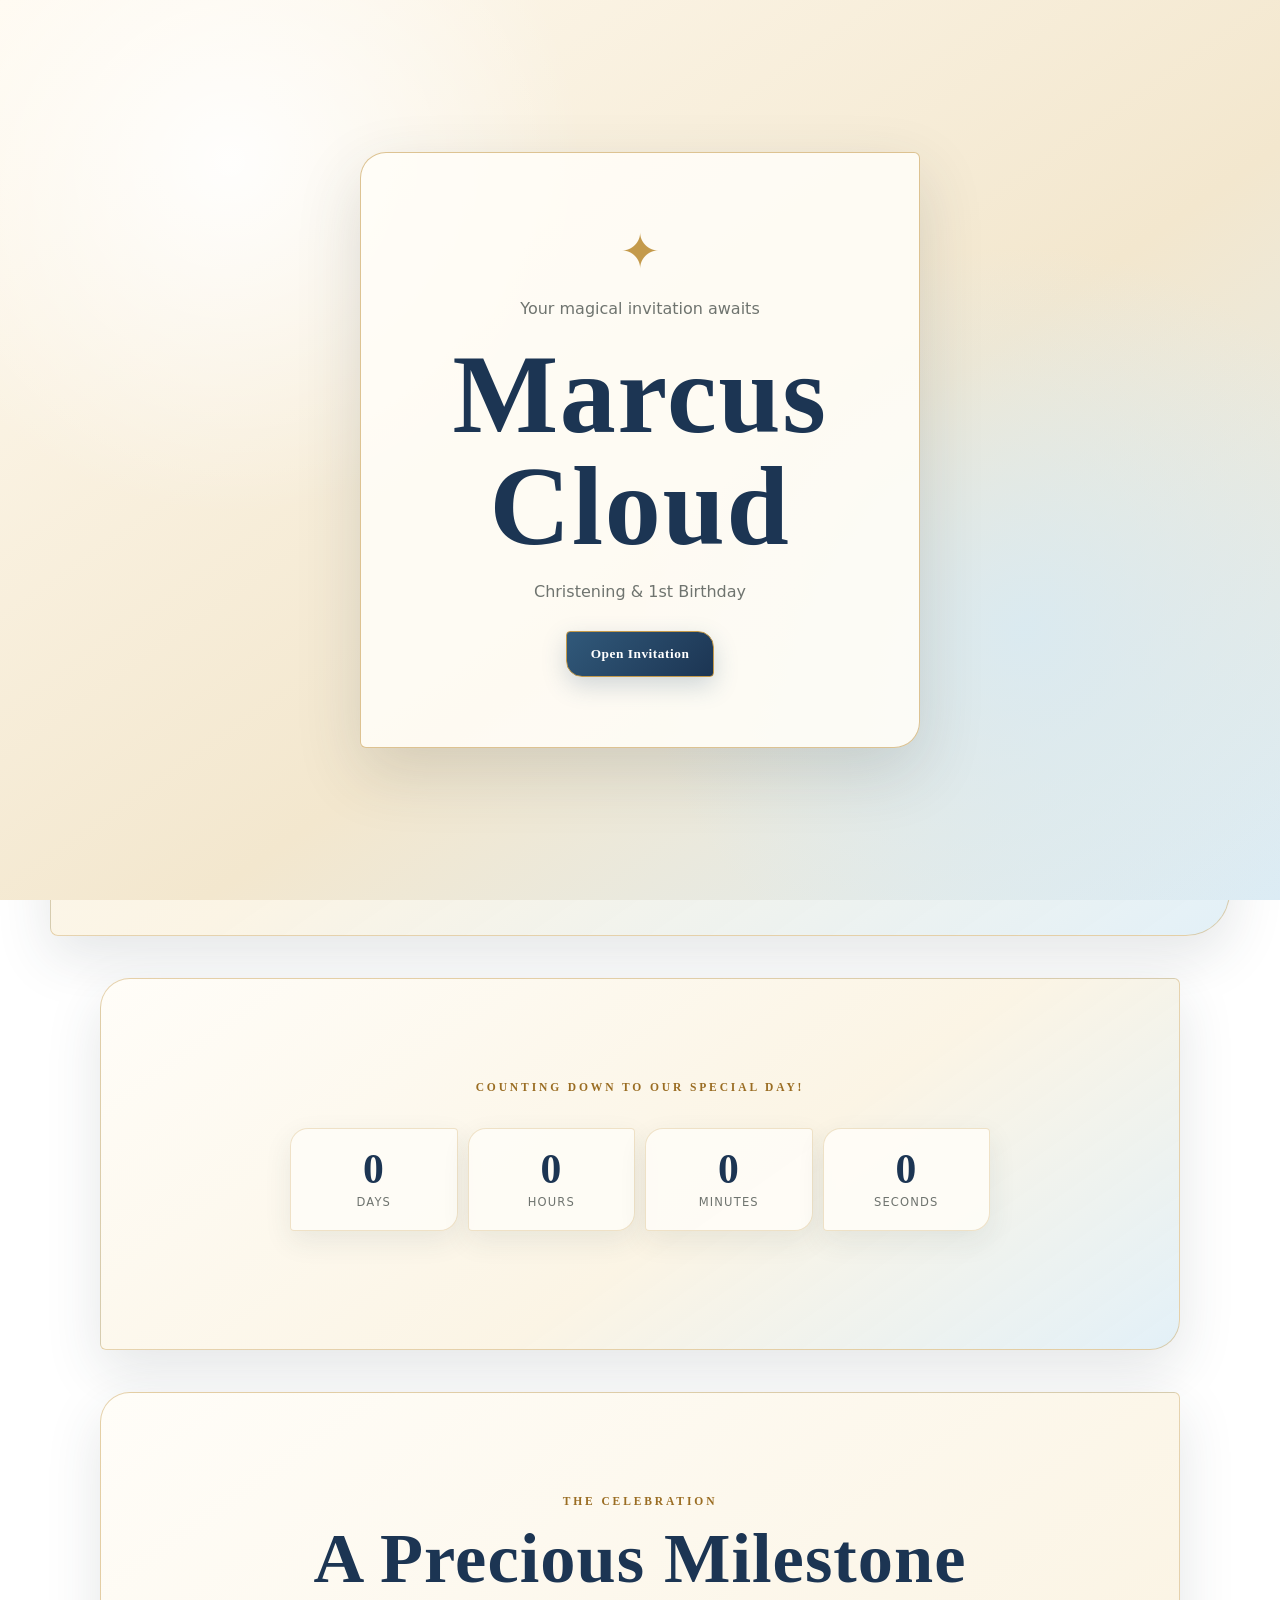
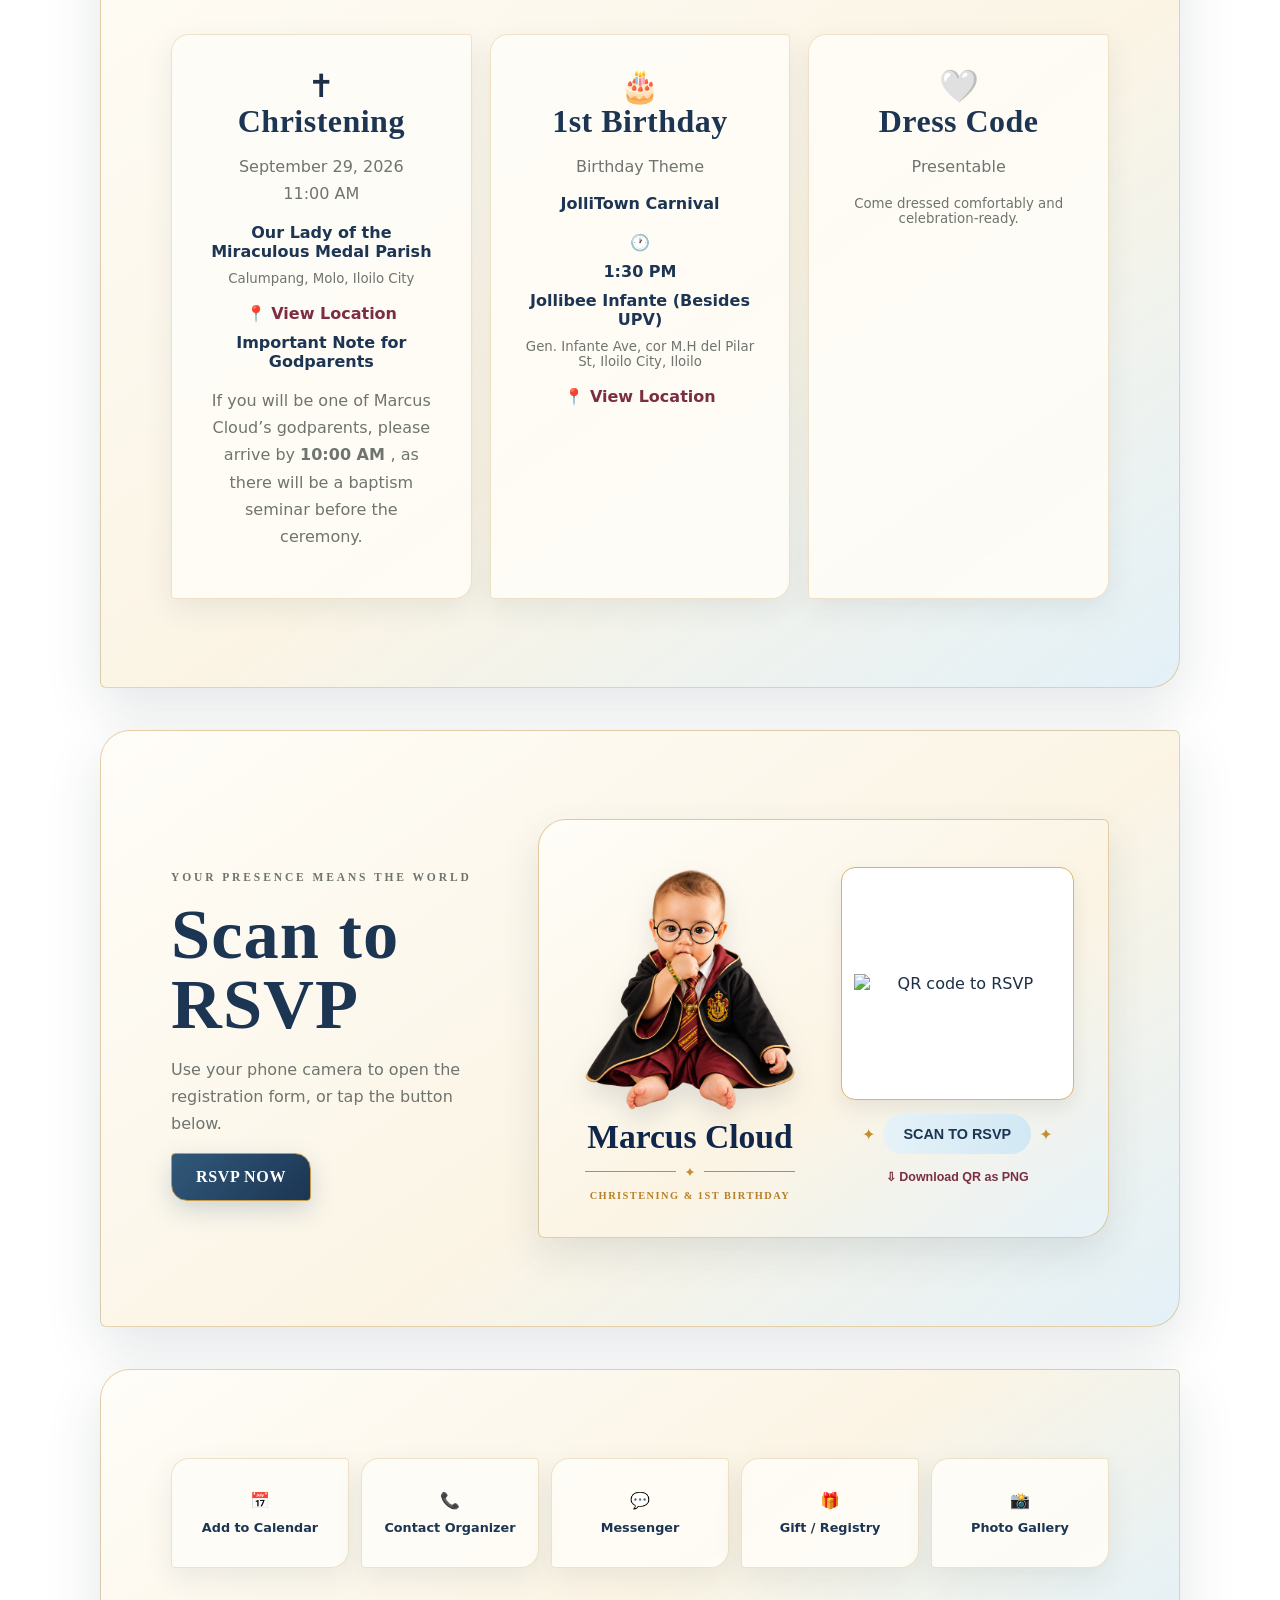
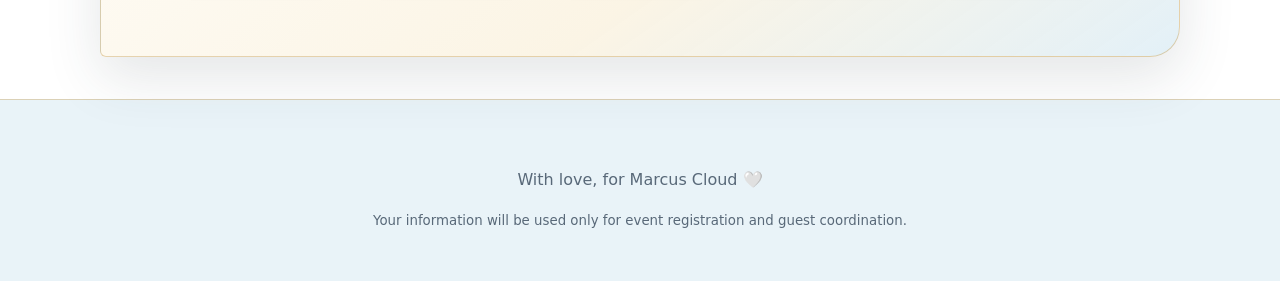
==== commit b7406c15: "index.html" ====
--- a/index.html
+++ b/index.html
@@ -40,7 +40,7 @@
 
   <link
     rel="stylesheet"
-    href="styles.css?v=94"
+    href="styles.css?v=95"
   >
 
 </head>
@@ -758,9 +758,9 @@
   ></script>
 
 
-  <script src="config.js?v=94"></script>
-
-  <script src="app.js?v=94"></script>
+  <script src="config.js?v=95"></script>
+
+  <script src="app.js?v=95"></script>
 
 
 </body>
--- a/styles.css
+++ b/styles.css
@@ -1764,3 +1764,611 @@
     font-size: 0.43rem;
   }
 }
+
+
+/* =========================================================
+   RSVP PAGE — COMPLETE STYLING
+========================================================= */
+
+.form-shell {
+  width: min(760px, calc(100% - 28px));
+  margin: 28px auto;
+  padding: 40px 0 60px;
+}
+
+.form-shell.section {
+  background: #f8efd9;
+  border: 1px solid rgba(184, 137, 47, 0.5);
+  border-radius: 30px 7px 30px 7px;
+  box-shadow: 0 18px 48px rgba(15, 18, 30, 0.18);
+  padding: 42px 36px;
+}
+
+.back {
+  display: inline-block;
+  margin-bottom: 18px;
+  color: #9b6a18;
+  font-weight: 700;
+  text-decoration: none;
+}
+
+.form-shell h1 {
+  margin: 8px 0 12px;
+  color: #18213b;
+  font-size: clamp(3rem, 8vw, 5.2rem);
+}
+
+.form-shell > p {
+  color: #665c4d;
+}
+
+.rsvp-form {
+  margin-top: 28px;
+  padding: 30px;
+  border: 1px solid rgba(184, 137, 47, 0.4);
+  border-radius: 24px 6px 24px 6px;
+  background: #fffaf0;
+  box-shadow: 0 10px 28px rgba(52, 35, 14, 0.08);
+}
+
+.rsvp-form > label {
+  display: block;
+  margin-bottom: 18px;
+  color: #18213b;
+  font-weight: 700;
+}
+
+.rsvp-form input[type="text"],
+.rsvp-form input[type="email"],
+.rsvp-form input[type="tel"],
+.rsvp-form input[type="number"],
+.rsvp-form input:not([type]),
+.rsvp-form textarea {
+  box-sizing: border-box;
+  display: block;
+  width: 100%;
+  max-width: 100%;
+  margin-top: 7px;
+  padding: 13px 14px;
+  border: 1px solid rgba(157, 111, 35, 0.35);
+  border-radius: 12px;
+  outline: none;
+  background: #fff;
+  color: #18213b;
+  font-family: Inter, sans-serif;
+  font-size: 0.95rem;
+  line-height: 1.4;
+  transition: border-color .2s ease, box-shadow .2s ease;
+}
+
+.rsvp-form input:focus,
+.rsvp-form textarea:focus {
+  border-color: #b8892f;
+  box-shadow: 0 0 0 3px rgba(184, 137, 47, 0.14);
+}
+
+.rsvp-form textarea {
+  min-height: 110px;
+  resize: vertical;
+}
+
+.rsvp-form fieldset {
+  min-width: 0;
+  margin: 24px 0;
+  padding: 20px;
+  border: 1px solid rgba(157, 111, 35, 0.3);
+  border-radius: 16px;
+  background: #f9f0df;
+}
+
+.rsvp-form legend {
+  padding: 0 8px;
+  color: #18213b;
+  font-weight: 700;
+}
+
+.rsvp-form .choice {
+  display: flex !important;
+  align-items: flex-start;
+  gap: 10px;
+  margin: 12px 0;
+  color: #18213b;
+  font-weight: 500 !important;
+  line-height: 1.5;
+  cursor: pointer;
+}
+
+.rsvp-form .choice input[type="radio"] {
+  appearance: auto;
+  width: 18px !important;
+  height: 18px !important;
+  flex: 0 0 18px;
+  margin: 2px 0 0 !important;
+  padding: 0;
+  accent-color: #18213b;
+}
+
+.privacy {
+  margin: 22px 0 18px;
+  padding: 14px 16px;
+  border: 1px solid rgba(184, 137, 47, 0.24);
+  border-radius: 14px;
+  background: #f5ead4;
+  color: #665c4d;
+  font-size: 0.8rem;
+  line-height: 1.55;
+}
+
+.rsvp-form .btn.full {
+  width: 100%;
+  min-height: 48px;
+  margin-top: 4px;
+  font-size: 0.9rem;
+}
+
+.rsvp-form button:disabled {
+  opacity: .65;
+  cursor: not-allowed;
+}
+
+.status {
+  min-height: 1.4em;
+  margin: 14px 0 0;
+  font-size: .88rem;
+  line-height: 1.45;
+}
+
+.status.error,
+.error {
+  color: #a43131;
+}
+
+.confirmation {
+  margin-top: 28px;
+  padding: 36px 28px;
+  text-align: center;
+  border: 1px solid rgba(184, 137, 47, 0.4);
+  border-radius: 24px 6px 24px 6px;
+  background: #fffaf0;
+  box-shadow: 0 10px 28px rgba(52, 35, 14, 0.08);
+}
+
+.success-icon {
+  width: 58px;
+  height: 58px;
+  margin: 0 auto 18px;
+  display: grid;
+  place-items: center;
+  border-radius: 50%;
+  background: #e4f0e5;
+  color: #42734a;
+  font-size: 1.7rem;
+}
+
+.confirmation h2 { color: #18213b; }
+.confirmation > p { color: #665c4d; }
+
+.event-summary {
+  margin: 22px 0;
+  padding: 18px;
+  display: grid;
+  gap: 6px;
+  border-radius: 16px;
+  background: #f5ead4;
+  color: #18213b;
+}
+
+.godparent-thanks {
+  padding: 14px;
+  border-radius: 14px;
+  background: #fff3ed;
+  color: #7a2037;
+}
+
+.hidden { display: none !important; }
+
+@media (max-width: 760px) {
+  .form-shell {
+    width: calc(100% - 20px);
+    margin: 12px auto;
+  }
+
+  .form-shell.section { padding: 32px 20px; }
+
+  .form-shell h1 {
+    font-size: clamp(2.8rem, 14vw, 4.2rem);
+  }
+
+  .rsvp-form { padding: 24px 18px; }
+  .rsvp-form fieldset { padding: 16px; }
+}
+
+@media (max-width: 480px) {
+  .form-shell { width: calc(100% - 12px); }
+
+  .form-shell.section {
+    padding: 26px 14px;
+    border-radius: 22px 5px 22px 5px;
+  }
+
+  .form-shell h1 {
+    font-size: clamp(2.5rem, 16vw, 3.6rem);
+  }
+
+  .form-shell > p { font-size: .92rem; }
+
+  .rsvp-form {
+    margin-top: 20px;
+    padding: 20px 14px;
+    border-radius: 18px 5px 18px 5px;
+  }
+
+  .rsvp-form > label {
+    margin-bottom: 16px;
+    font-size: .88rem;
+  }
+
+  .rsvp-form input[type="text"],
+  .rsvp-form input[type="email"],
+  .rsvp-form input[type="tel"],
+  .rsvp-form input[type="number"],
+  .rsvp-form input:not([type]),
+  .rsvp-form textarea {
+    padding: 12px;
+    font-size: 16px;
+  }
+
+  .rsvp-form fieldset {
+    margin: 20px 0;
+    padding: 14px 12px;
+  }
+
+  .rsvp-form legend { font-size: .88rem; }
+  .rsvp-form .choice { font-size: .84rem; }
+  .privacy { font-size: .73rem; }
+  .confirmation { padding: 28px 16px; }
+}
+
+
+/* =========================================================
+   LIGHT CELEBRATION THEME
+   Beige + Cream + Sky Blue
+   Final visual override
+========================================================= */
+
+:root {
+  --ink: #1d2f46;
+  --muted: #6f746f;
+  --cream: #fbf4e4;
+  --paper: #fffdf8;
+  --beige: #eadfc6;
+  --sky: #d7eaf4;
+  --gold: #c49a4b;
+  --gold-dark: #9a6d23;
+  --line: #e2d3b5;
+  --burgundy: #7b2e43;
+  --navy: #1c3553;
+  --navy-2: #31597a;
+  --success: #3f7550;
+  --danger: #a23b3b;
+}
+
+/* PAGE */
+
+body {
+  color: var(--ink);
+
+  background:
+    radial-gradient(
+      circle at 12% 8%,
+      rgba(255, 255, 255, 0.92),
+      transparent 26rem
+    ),
+    radial-gradient(
+      circle at 88% 35%,
+      rgba(215, 234, 244, 0.68),
+      transparent 28rem
+    ),
+    linear-gradient(
+      135deg,
+      #f8f1e1 0%,
+      #efe3c8 52%,
+      #d8ebf5 100%
+    );
+
+  background-attachment: fixed;
+}
+
+/* OPENING */
+
+.opening {
+  background:
+    radial-gradient(
+      circle at 18% 18%,
+      rgba(255, 255, 255, 0.9),
+      transparent 22rem
+    ),
+    radial-gradient(
+      circle at 80% 70%,
+      rgba(215, 234, 244, 0.82),
+      transparent 24rem
+    ),
+    linear-gradient(
+      145deg,
+      #fffaf0,
+      #f3e7ce 58%,
+      #dcecf5
+    );
+}
+
+.opening-card {
+  color: var(--ink);
+
+  border: 1px solid rgba(196, 154, 75, 0.58);
+
+  background:
+    rgba(255, 253, 248, 0.88);
+
+  box-shadow:
+    0 24px 65px rgba(49, 62, 70, 0.16);
+}
+
+.opening-card h1 {
+  color: var(--navy);
+}
+
+.opening-card p,
+.opening-card span {
+  color: var(--muted);
+}
+
+.tiny-flower {
+  color: var(--gold);
+}
+
+/* MAIN CARDS */
+
+.hero,
+.countdown,
+.details,
+.qr-section,
+.extras,
+.form-shell.section {
+  color: var(--ink);
+
+  border-color:
+    rgba(196, 154, 75, 0.42);
+
+  background:
+    linear-gradient(
+      145deg,
+      rgba(255, 253, 248, 0.97),
+      rgba(251, 244, 228, 0.97) 58%,
+      rgba(224, 239, 247, 0.9)
+    );
+
+  box-shadow:
+    0 20px 55px rgba(49, 62, 70, 0.13);
+}
+
+.hero h1,
+.details h2,
+.qr-copy h2,
+.form-shell h1 {
+  color: var(--navy);
+}
+
+.hero em,
+.name {
+  color: var(--burgundy);
+}
+
+.hero-copy,
+.qr-copy p,
+.form-shell > p {
+  color: var(--muted);
+}
+
+.eyebrow {
+  color: var(--gold-dark);
+}
+
+.date-pill {
+  border-color: var(--gold);
+
+  background:
+    rgba(255, 253, 248, 0.9);
+}
+
+/* BUTTONS */
+
+.primary {
+  color: #ffffff;
+
+  background:
+    linear-gradient(
+      135deg,
+      #31597a,
+      #1c3553
+    );
+
+  border-color: #c49a4b;
+
+  box-shadow:
+    0 9px 24px rgba(49, 89, 122, 0.22);
+}
+
+.ghost {
+  color: var(--navy);
+
+  border-color: var(--navy);
+
+  background:
+    rgba(255, 253, 248, 0.72);
+}
+
+/* COUNTDOWN / DETAIL / EXTRAS */
+
+.count-grid div,
+.detail-grid article,
+.extra,
+.rsvp-form,
+.confirmation,
+.gift-modal-content {
+  border-color:
+    rgba(196, 154, 75, 0.28);
+
+  background:
+    rgba(255, 253, 248, 0.9);
+
+  box-shadow:
+    0 10px 28px rgba(49, 62, 70, 0.09);
+}
+
+.count-grid b,
+.detail-grid h3,
+.detail-grid strong,
+.extra {
+  color: var(--navy);
+}
+
+.detail-grid p,
+.detail-grid small {
+  color: var(--muted);
+}
+
+.detail-grid a {
+  color: var(--burgundy);
+}
+
+/* QR CARD */
+
+.qr-card.qr-card-with-photo {
+  border-color:
+    rgba(196, 154, 75, 0.48);
+
+  background:
+    linear-gradient(
+      145deg,
+      #fffdf8,
+      #fbf4e4 58%,
+      #e7f2f8
+    );
+
+  box-shadow:
+    0 16px 38px rgba(49, 62, 70, 0.12);
+}
+
+.qr-code-frame {
+  background: #ffffff;
+
+  border-color: var(--gold-soft, #d8b56b);
+}
+
+.scan-title {
+  color: var(--navy);
+
+  background:
+    linear-gradient(
+      90deg,
+      #e6f2f8,
+      #d1e8f4
+    );
+}
+
+.qr-download {
+  color: var(--burgundy);
+}
+
+/* RSVP */
+
+.rsvp-form fieldset {
+  border-color:
+    rgba(196, 154, 75, 0.28);
+
+  background:
+    #fbf4e4;
+}
+
+.rsvp-form input[type="text"],
+.rsvp-form input[type="email"],
+.rsvp-form input[type="tel"],
+.rsvp-form input[type="number"],
+.rsvp-form input:not([type]),
+.rsvp-form textarea {
+  color: var(--ink);
+
+  border-color:
+    rgba(196, 154, 75, 0.32);
+
+  background:
+    #ffffff;
+}
+
+.rsvp-form input:focus,
+.rsvp-form textarea:focus {
+  border-color: var(--gold);
+
+  box-shadow:
+    0 0 0 3px rgba(196, 154, 75, 0.13);
+}
+
+.privacy,
+.event-summary {
+  color: var(--muted);
+
+  background:
+    #f7efdf;
+}
+
+/* GIFT */
+
+.modal-overlay {
+  background:
+    rgba(29, 47, 70, 0.42);
+}
+
+.gift-icon,
+.gift-item-icon {
+  background:
+    #eef6fa;
+}
+
+.gift-item {
+  border-color:
+    rgba(196, 154, 75, 0.24);
+
+  background:
+    #fffdf8;
+}
+
+/* FOOTER */
+
+footer {
+  color: #596979;
+
+  background:
+    rgba(230, 242, 248, 0.88);
+
+  border-top:
+    1px solid rgba(196, 154, 75, 0.38);
+}
+
+/* MOBILE */
+
+@media (max-width: 760px) {
+  body {
+    background:
+      linear-gradient(
+        180deg,
+        #fbf4e4 0%,
+        #f1e7d3 52%,
+        #dcecf5 100%
+      );
+  }
+
+  .section {
+    box-shadow:
+      0 12px 30px rgba(49, 62, 70, 0.10);
+  }
+}
